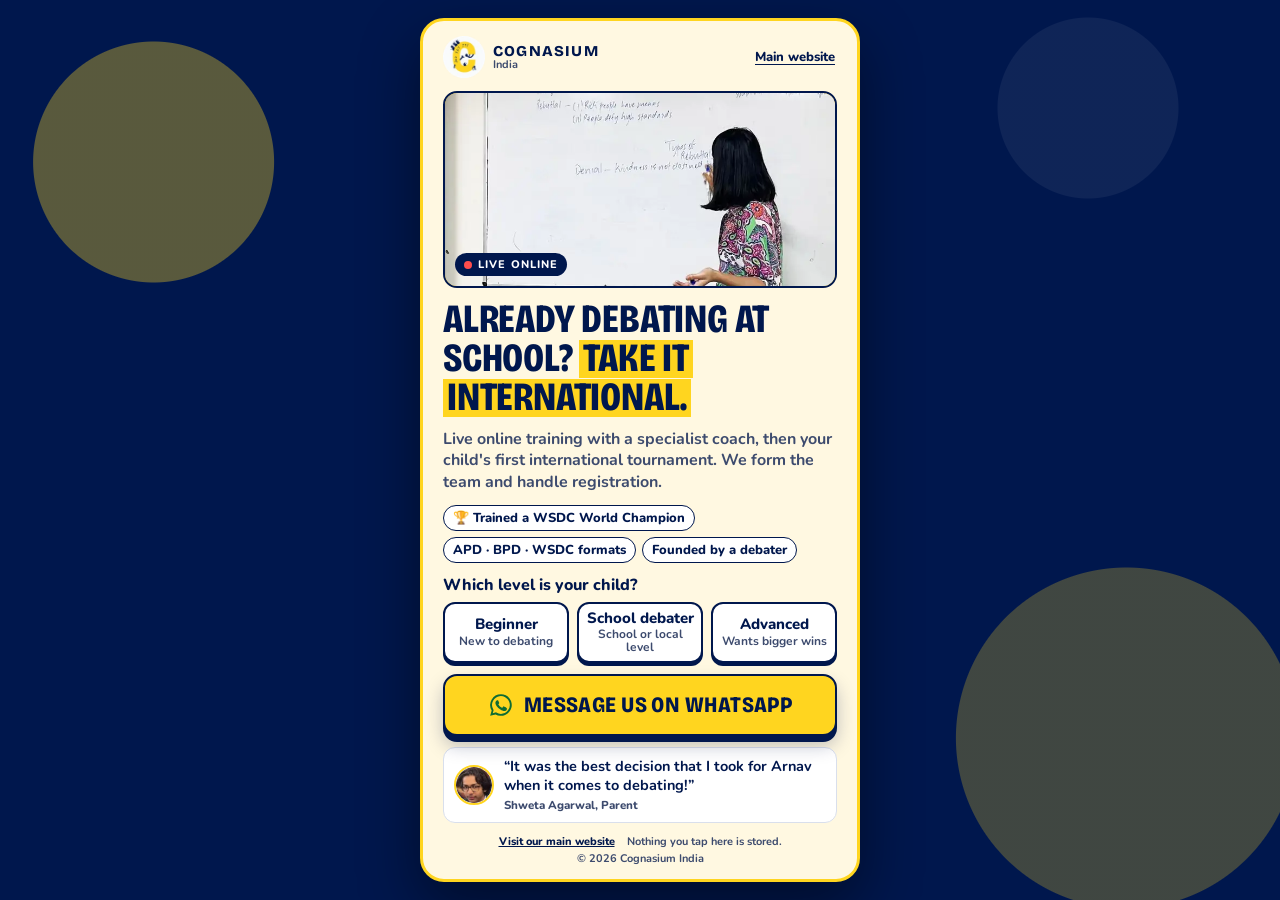
==== index.html @ dee469db "One-screen international debating ad landing page Headline, 3 proof chips, level question, 3D WhatsA" ====
<!DOCTYPE html>
<html lang="en-IN">
<head>
  <meta charset="utf-8">
  <meta name="viewport" content="width=device-width, initial-scale=1, viewport-fit=cover">
  <title>Already debating at school? Take it international. | Cognasium India</title>
  <meta name="description" content="Live online debate training with a specialist coach, then your child's first international tournament. Message Cognasium India on WhatsApp.">

  <!-- Ad-only landing page: keep it out of Google. The main site is the indexed page. -->
  <meta name="robots" content="noindex, nofollow">
  <link rel="canonical" href="https://cognasiumindia.com/">

  <meta property="og:type" content="website">
  <meta property="og:title" content="Already debating at school? Take it international. | Cognasium India">
  <meta property="og:description" content="Live online debate training with a specialist coach. Message us on WhatsApp.">
  <meta property="og:image" content="https://cognasiumindia.com/assets/img/og-image.jpg">
  <meta property="og:locale" content="en_IN">
  <meta name="theme-color" content="#00174D">

  <link rel="icon" type="image/png" sizes="32x32" href="/assets/favicon-32.png">
  <link rel="apple-touch-icon" href="/assets/favicon-180.png">

  <link rel="preconnect" href="https://fonts.googleapis.com">
  <link rel="preconnect" href="https://fonts.gstatic.com" crossorigin>
  <link href="https://fonts.googleapis.com/css2?family=Bricolage+Grotesque:opsz,wdth,wght@12..96,75..100,800&family=Nunito:wght@600;700;800&display=swap" rel="stylesheet">
  <link rel="preload" as="image" href="/assets/img/intl/hero-coach.webp" type="image/webp">
  <link rel="stylesheet" href="/css/international.css">

  <!-- Config first: the Pixel ID is read from js/international-config.js -->
  <script src="/js/international-config.js"></script>

  <!-- Meta Pixel Code (ID from config; PageView sent with an event_id) -->
  <script>
  !function(f,b,e,v,n,t,s)
  {if(f.fbq)return;n=f.fbq=function(){n.callMethod?
  n.callMethod.apply(n,arguments):n.queue.push(arguments)};
  if(!f._fbq)f._fbq=n;n.push=n;n.loaded=!0;n.version='2.0';
  n.queue=[];t=b.createElement(e);t.async=!0;
  t.src=v;s=b.getElementsByTagName(e)[0];
  s.parentNode.insertBefore(t,s)}(window, document,'script',
  'https://connect.facebook.net/en_US/fbevents.js');
  if (window.INTL_CONFIG && INTL_CONFIG.pixelId) {
    fbq('init', INTL_CONFIG.pixelId);
    fbq('track', 'PageView', {}, { eventID: 'pv-' + Date.now() + '-' + Math.random().toString(36).slice(2, 8) });
  }
  </script>
  <noscript><img height="1" width="1" style="display:none" alt=""
  src="https://www.facebook.com/tr?id=4022027848040743&ev=PageView&noscript=1"
  /></noscript>
  <!-- End Meta Pixel Code -->
</head>
<body>
  <svg width="0" height="0" style="position:absolute" aria-hidden="true"><symbol id="wa-path" viewBox="0 0 24 24"><path fill="currentColor" d="M12 2a10 10 0 0 0-8.6 15.1L2 22l5-1.3A10 10 0 1 0 12 2zm0 18.2c-1.5 0-3-.4-4.3-1.2l-.3-.2-3 .8.8-2.9-.2-.3A8.2 8.2 0 1 1 12 20.2zm4.5-6.1c-.2-.1-1.5-.7-1.7-.8-.2-.1-.4-.1-.6.1l-.8 1c-.1.2-.3.2-.5.1a6.7 6.7 0 0 1-3.3-2.9c-.2-.4.2-.4.7-1.3.1-.2 0-.3 0-.4l-.8-1.8c-.2-.5-.4-.4-.6-.4h-.5a1 1 0 0 0-.7.3 3 3 0 0 0-.9 2.2 5.2 5.2 0 0 0 1.1 2.7 11.8 11.8 0 0 0 4.5 4c1.7.7 2.3.8 3.2.6.5-.1 1.5-.6 1.7-1.2.2-.6.2-1.1.2-1.2-.1-.1-.3-.2-.5-.3z"/></symbol></svg>

  <main class="card" id="card">
    <!-- 1. Logo + main website link -->
    <header class="top">
      <span class="brand">
        <img src="/assets/img/intl/logo-96.webp" width="40" height="40" alt="Cognasium India logo">
        <span class="wordmark"><b>COGNASIUM</b><small>India</small></span>
      </span>
      <a class="main-link js-main-site" href="https://cognasiumindia.com/">Main website</a>
    </header>

    <!-- Hero photo (shrinks first when the screen is short) -->
    <figure class="hero-img">
      <img src="/assets/img/intl/hero-coach.webp" width="720" height="735" fetchpriority="high"
           alt="A Cognasium trainer explaining types of rebuttal on a whiteboard">
      <span class="live"><i aria-hidden="true"></i>LIVE ONLINE</span>
    </figure>

    <!-- 2 + 3. Headline and supporting line -->
    <h1 class="headline">Already debating at school? <span>Take it international.</span></h1>
    <p class="lead">Live online training with a specialist coach, then your child's first international tournament. We form the team and handle registration.</p>

    <!-- 4. Proof chips (claims published on cognasiumindia.com) -->
    <ul class="proof" aria-label="Why Cognasium">
      <li>🏆 Trained a WSDC World Champion</li>
      <li>APD · BPD · WSDC formats</li>
      <li>Founded by a debater</li>
    </ul>

    <!-- 5. One question -->
    <fieldset class="levels">
      <legend>Which level is your child?</legend>
      <div class="level-grid" id="levels"></div>
    </fieldset>

    <!-- 6. Primary button -->
    <a class="btn-wa" id="wa-btn" href="https://wa.me/919220636572" target="_blank" rel="noopener">
      <svg viewBox="0 0 24 24" aria-hidden="true"><use href="#wa-path"/></svg>
      <span>Message us on WhatsApp</span>
    </a>

    <!-- 7. Rotating testimonial -->
    <figure class="quote" id="quote" aria-live="polite">
      <img id="q-photo" src="/assets/img/intl/t-shweta.webp" width="40" height="40" alt="">
      <div>
        <blockquote id="q-text">“It was the best decision that I took for Arnav when it comes to debating!”</blockquote>
        <figcaption id="q-name">Shweta Agarwal, Parent</figcaption>
      </div>
    </figure>

    <!-- 8. Footer -->
    <footer class="foot">
      <a class="js-main-site" href="https://cognasiumindia.com/">Visit our main website</a>
      <span>Nothing you tap here is stored.</span>
      <span>© <span id="year">2026</span> Cognasium India</span>
    </footer>
  </main>

  <script src="/js/international.js" defer></script>
</body>
</html>
---- css/international.css ----
/* Cognasium India — international debating ad landing page (one screen, no scroll) */
:root {
  --c-yellow: #FFD51F;
  --c-yellow-dark: #C9A300;
  --c-navy: #00174D;
  --c-navy-2: #0B2E7A;
  --c-cream: #FFF8E1;
  --c-border: #D9DFEC;
  --c-muted: #3D4B6E;
  --wa: #25D366;
  --wa-dark: #0E6B34;
  --f-display: "Bricolage Grotesque", "Arial Narrow", system-ui, sans-serif;
  --f-body: "Nunito", system-ui, -apple-system, "Segoe UI", sans-serif;
  /* vertical rhythm scales with screen height so everything fits */
  --gap: clamp(5px, 1.25dvh, 14px);
}
*, *::before, *::after { box-sizing: border-box; }
html, body { margin: 0; height: 100%; }
body {
  font-family: var(--f-body); color: var(--c-navy); background: var(--c-navy);
  -webkit-font-smoothing: antialiased; -webkit-tap-highlight-color: transparent;
}
img { display: block; max-width: 100%; }
a { color: inherit; }
:focus-visible { outline: 3px solid var(--c-yellow); outline-offset: 3px; border-radius: 6px; }

/* ---------- The card: full screen on phones, centred phone-width card on desktop ---------- */
.card {
  height: 100dvh; width: 100%; margin: 0 auto;
  display: flex; flex-direction: column; gap: var(--gap);
  padding: clamp(8px, 1.6dvh, 18px) 16px max(clamp(8px, 1.4dvh, 16px), env(safe-area-inset-bottom));
  background: var(--c-cream);
  overflow-y: auto;            /* safe fallback: only scrolls if the screen is shorter than the content */
  overscroll-behavior: contain;
}
.card > * { flex-shrink: 0; }

/* 1. top bar */
.top { display: flex; align-items: center; justify-content: space-between; gap: 10px; }
.brand { display: flex; align-items: center; gap: 8px; }
.brand img { width: clamp(30px, 5dvh, 42px); height: auto; }
.wordmark { display: flex; flex-direction: column; line-height: 1; }
.wordmark b { font-family: var(--f-display); font-weight: 800; letter-spacing: .08em; font-size: 15px; }
.wordmark small { font-size: 11px; font-weight: 700; color: var(--c-muted); }
.main-link { font-size: 13px; font-weight: 800; text-underline-offset: 3px; min-height: 44px; display: inline-flex; align-items: center; padding: 0 2px; }

/* hero photo: the only flexible block, it shrinks (or disappears) on short screens */
.hero-img {
  flex: 1 1 0; min-height: 0; max-height: 30dvh; margin: 0; position: relative;
  border-radius: 14px; overflow: hidden; border: 2.5px solid var(--c-navy); background: var(--c-yellow);
}
.hero-img img { width: 100%; height: 100%; object-fit: cover; object-position: 60% 30%; }
.live {
  position: absolute; left: 10px; bottom: 10px; display: inline-flex; align-items: center; gap: 6px;
  background: var(--c-navy); color: #fff; font-size: 11px; font-weight: 800; letter-spacing: .1em;
  padding: 4px 9px; border-radius: 999px;
}
.live i { width: 8px; height: 8px; border-radius: 50%; background: #FF4D4D; animation: pulse 1.6s ease-in-out infinite; }

/* 2 + 3 headline */
.headline {
  margin: 0; font-family: var(--f-display); font-weight: 800; font-stretch: 78%;
  text-transform: uppercase; line-height: .98; letter-spacing: -.005em;
  font-size: clamp(25px, min(8.4vw, 4.7dvh), 40px);
}
.headline span {
  display: inline; background: linear-gradient(transparent 12%, var(--c-yellow) 12%, var(--c-yellow) 92%, transparent 92%);
  box-decoration-break: clone; -webkit-box-decoration-break: clone; padding: 0 4px;
}
.lead { margin: 0; font-weight: 700; color: var(--c-muted); font-size: clamp(13px, min(3.7vw, 2.1dvh), 16px); line-height: 1.35; }

/* 4 proof chips */
.proof { list-style: none; margin: 0; padding: 0; display: flex; flex-wrap: wrap; gap: 6px; }
.proof li {
  font-size: clamp(11px, min(3.1vw, 1.75dvh), 13px); font-weight: 800; background: #fff;
  border: 1.5px solid var(--c-navy); border-radius: 999px; padding: 3px 9px; white-space: nowrap;
}

/* 5 level chips */
.levels { border: 0; margin: 0; padding: 0; min-width: 0; }
.levels legend { padding: 0; margin-bottom: 6px; font-weight: 800; font-size: clamp(13px, min(3.8vw, 2.1dvh), 16px); }
.level-grid { display: grid; grid-template-columns: repeat(3, 1fr); gap: 8px; }
.level {
  min-height: 44px; padding: 6px 4px; border-radius: 12px; cursor: pointer;
  border: 2px solid var(--c-navy); background: #fff; color: var(--c-navy);
  font: inherit; text-align: center; line-height: 1.1;
  box-shadow: 0 3px 0 var(--c-navy); transition: transform .12s ease, box-shadow .12s ease, background .15s ease;
}
.level b { display: block; font-size: clamp(12.5px, min(3.6vw, 2dvh), 15px); font-weight: 800; }
.level small { display: block; margin-top: 2px; font-size: clamp(10.5px, min(2.9vw, 1.6dvh), 12px); font-weight: 700; color: var(--c-muted); }
.level:hover { transform: translateY(-1px); }
.level[aria-pressed="true"] { background: var(--c-navy); color: #fff; transform: translateY(3px); box-shadow: 0 0 0 var(--c-navy); }
.level[aria-pressed="true"] small { color: var(--c-yellow); }
.level[aria-pressed="true"] b::before { content: "✓ "; color: var(--c-yellow); }

/* 6 primary 3D WhatsApp button (navy text on yellow) */
.btn-wa {
  position: relative; overflow: hidden; isolation: isolate;
  display: flex; align-items: center; justify-content: center; gap: 10px;
  min-height: clamp(50px, 7.4dvh, 62px); padding: 10px 18px; border-radius: 14px;
  background: var(--c-yellow); color: var(--c-navy); text-decoration: none;
  border: 2.5px solid var(--c-navy);
  font-family: var(--f-display); font-weight: 800; font-stretch: 85%; text-transform: uppercase;
  font-size: clamp(17px, min(5vw, 2.8dvh), 22px); letter-spacing: .02em;
  box-shadow: 0 6px 0 var(--c-navy), 0 10px 18px rgba(0, 23, 77, .25);
  transition: transform .12s ease, box-shadow .12s ease;
}
.btn-wa svg { width: 26px; height: 26px; flex: none; color: var(--wa-dark); }
.btn-wa:hover { transform: translateY(-2px); box-shadow: 0 8px 0 var(--c-navy), 0 14px 22px rgba(0, 23, 77, .28); }
.btn-wa:active { transform: translateY(6px); box-shadow: 0 0 0 var(--c-navy), 0 2px 6px rgba(0, 23, 77, .2); }
.btn-wa::after { /* shine loop */
  content: ""; position: absolute; inset: -40% auto -40% -60%; width: 40%; z-index: -1;
  background: linear-gradient(100deg, transparent, rgba(255, 255, 255, .75), transparent);
  transform: skewX(-20deg); animation: shine 3.2s ease-in-out infinite;
}

/* 7 rotating testimonial */
.quote {
  margin: 0; display: grid; grid-template-columns: 40px 1fr; gap: 10px; align-items: center;
  background: #fff; border: 1.5px solid var(--c-border); border-radius: 12px; padding: 8px 10px;
  min-height: clamp(58px, 9dvh, 76px);
  transition: opacity .45s ease;
}
.quote.fading { opacity: 0; }
.quote img { width: 40px; height: 40px; border-radius: 50%; border: 2px solid var(--c-yellow); object-fit: cover; }
.quote blockquote {
  margin: 0; font-size: clamp(12px, min(3.4vw, 1.9dvh), 14.5px); font-weight: 700; line-height: 1.3;
  display: -webkit-box; -webkit-line-clamp: 2; -webkit-box-orient: vertical; overflow: hidden;
}
.quote figcaption { font-size: 11.5px; font-weight: 800; color: var(--c-muted); margin-top: 2px; }

/* 8 footer */
.foot {
  margin-top: auto; display: flex; flex-wrap: wrap; justify-content: center; gap: 2px 12px;
  font-size: 11px; font-weight: 700; color: var(--c-muted); text-align: center;
}
.foot a { font-weight: 800; color: var(--c-navy); }

/* ---------- Short screens (e.g. 360x640 with browser bars, landscape phones) ---------- */
@media (max-height: 600px) {
  .lead { display: -webkit-box; -webkit-line-clamp: 2; -webkit-box-orient: vertical; overflow: hidden; }
  .level small { display: none; }
}
@media (max-height: 520px) {
  .hero-img { display: none; }
  .proof li:nth-child(3) { display: none; }
}

/* ---------- Desktop / tablet: centred phone-width card on a branded background ---------- */
@media (min-width: 600px) {
  body {
    display: grid; place-items: center; min-height: 100dvh; padding: 2dvh 16px;
    background:
      radial-gradient(circle at 12% 18%, rgba(255, 213, 31, .35) 0 120px, transparent 121px),
      radial-gradient(circle at 88% 82%, rgba(255, 213, 31, .25) 0 170px, transparent 171px),
      radial-gradient(circle at 85% 12%, rgba(255, 255, 255, .06) 0 90px, transparent 91px),
      var(--c-navy);
  }
  .card {
    width: min(440px, 100%); height: min(96dvh, 900px);
    border-radius: 24px; border: 3px solid var(--c-yellow);
    box-shadow: 0 24px 60px rgba(0, 0, 0, .45);
    padding-left: 20px; padding-right: 20px;
  }
}

/* ---------- Motion ---------- */
@keyframes shine { 0%, 55% { left: -60%; } 100% { left: 130%; } }
@keyframes pulse { 0%, 100% { opacity: 1; transform: scale(1); } 50% { opacity: .4; transform: scale(.8); } }
@media (prefers-reduced-motion: reduce) {
  *, *::before, *::after { animation: none !important; transition: none !important; }
  .btn-wa:hover, .level:hover { transform: none; }
}
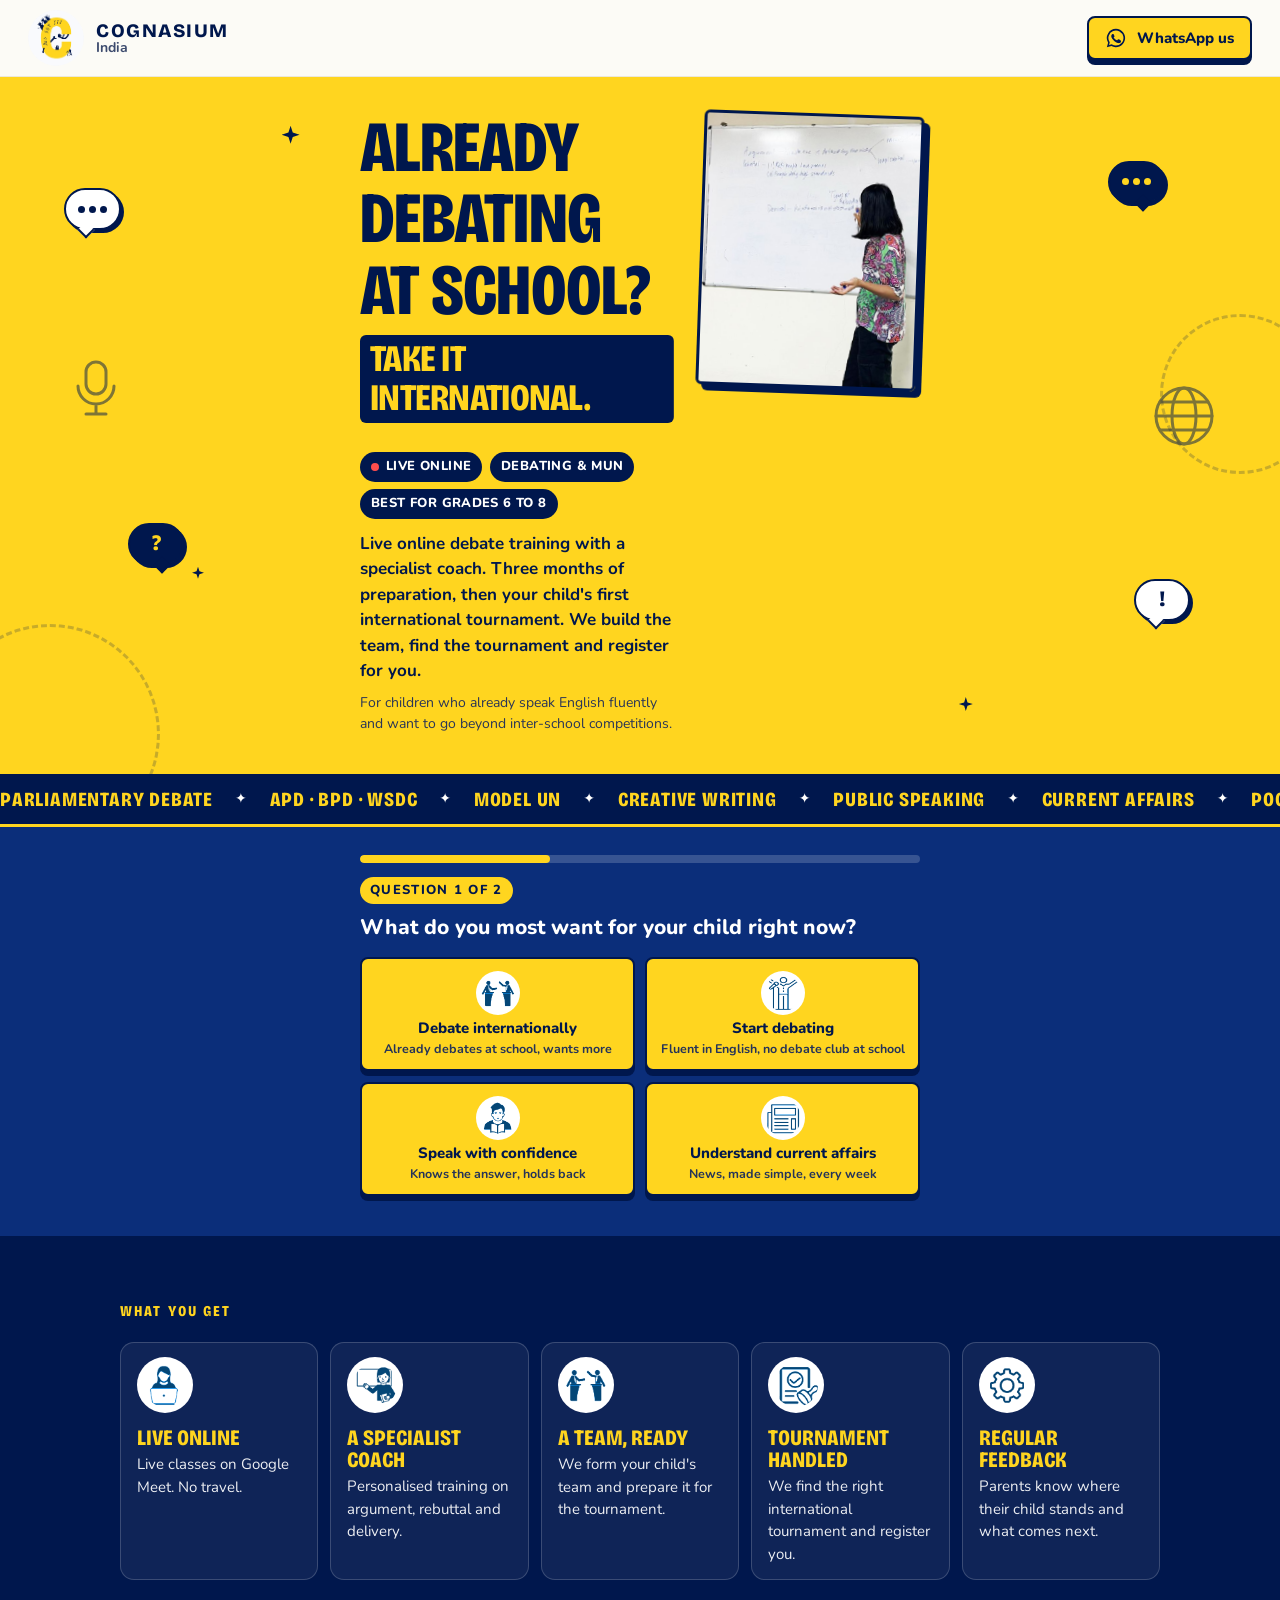
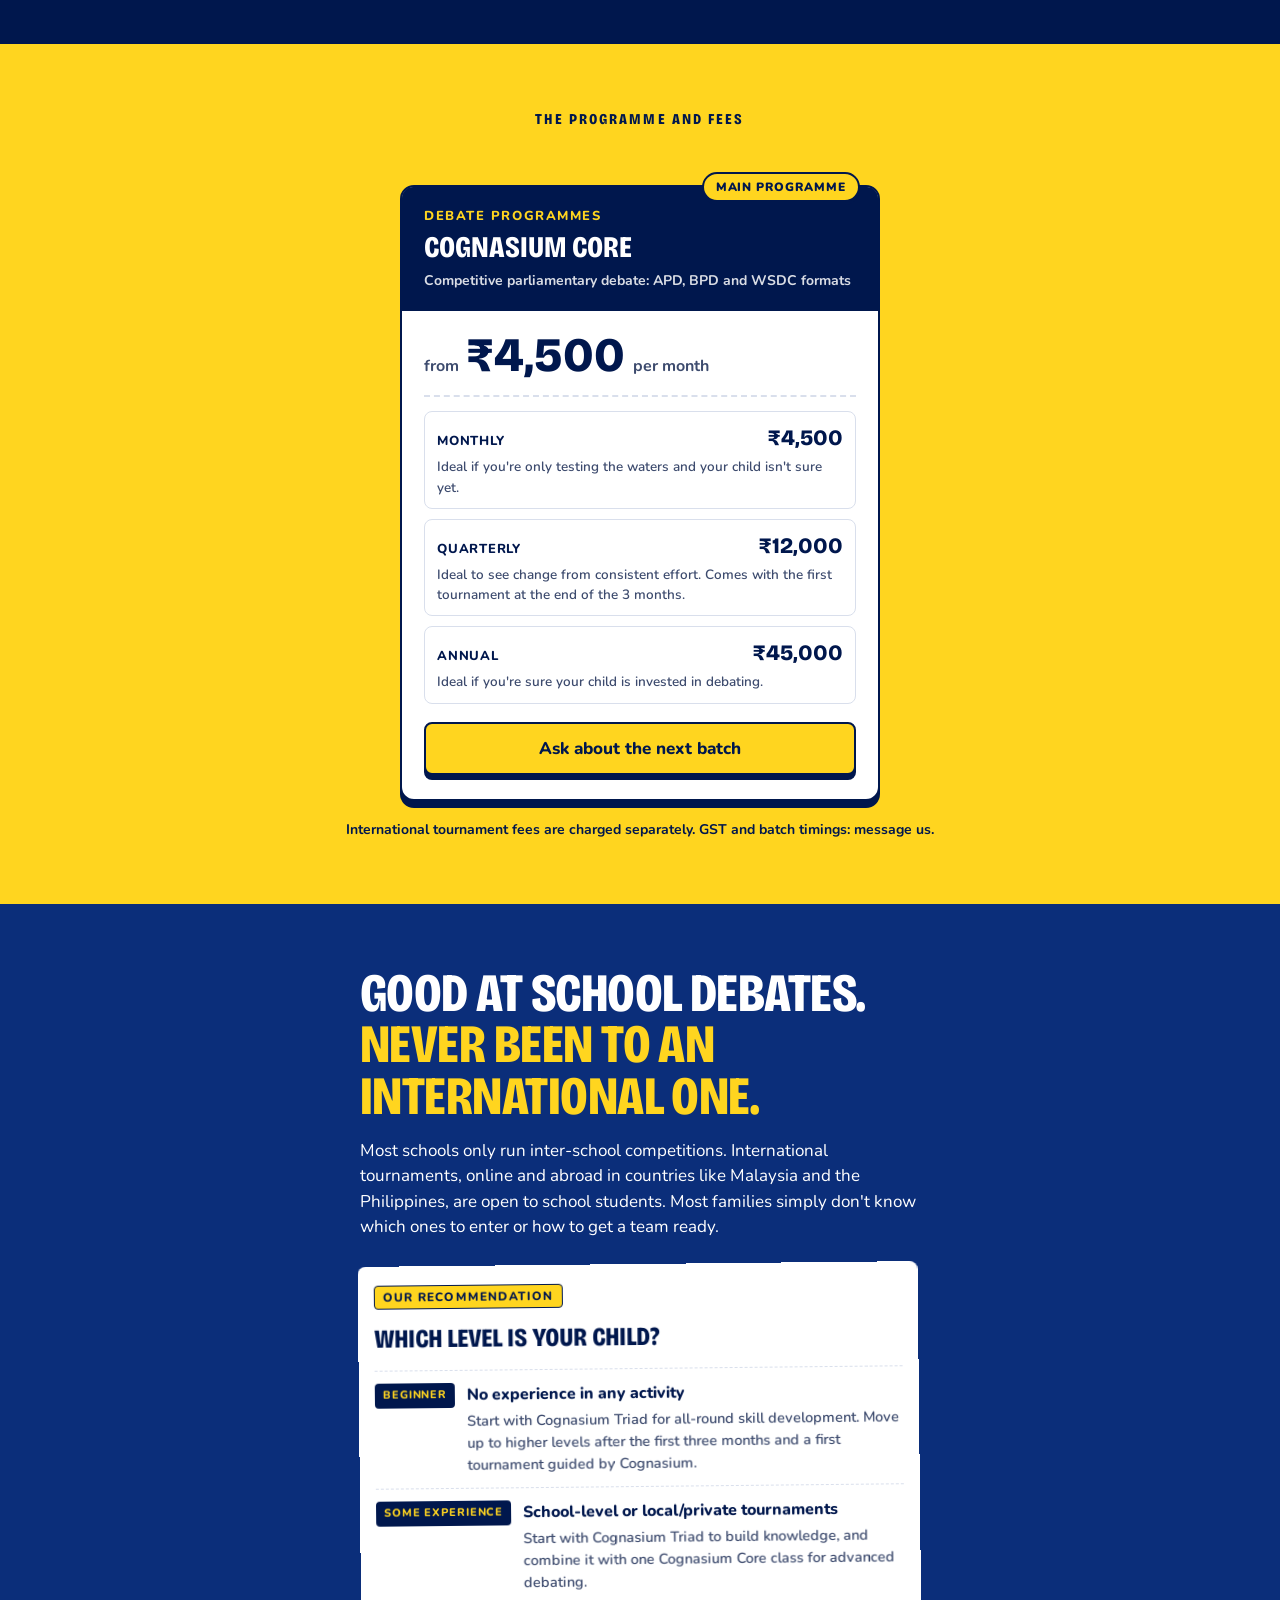
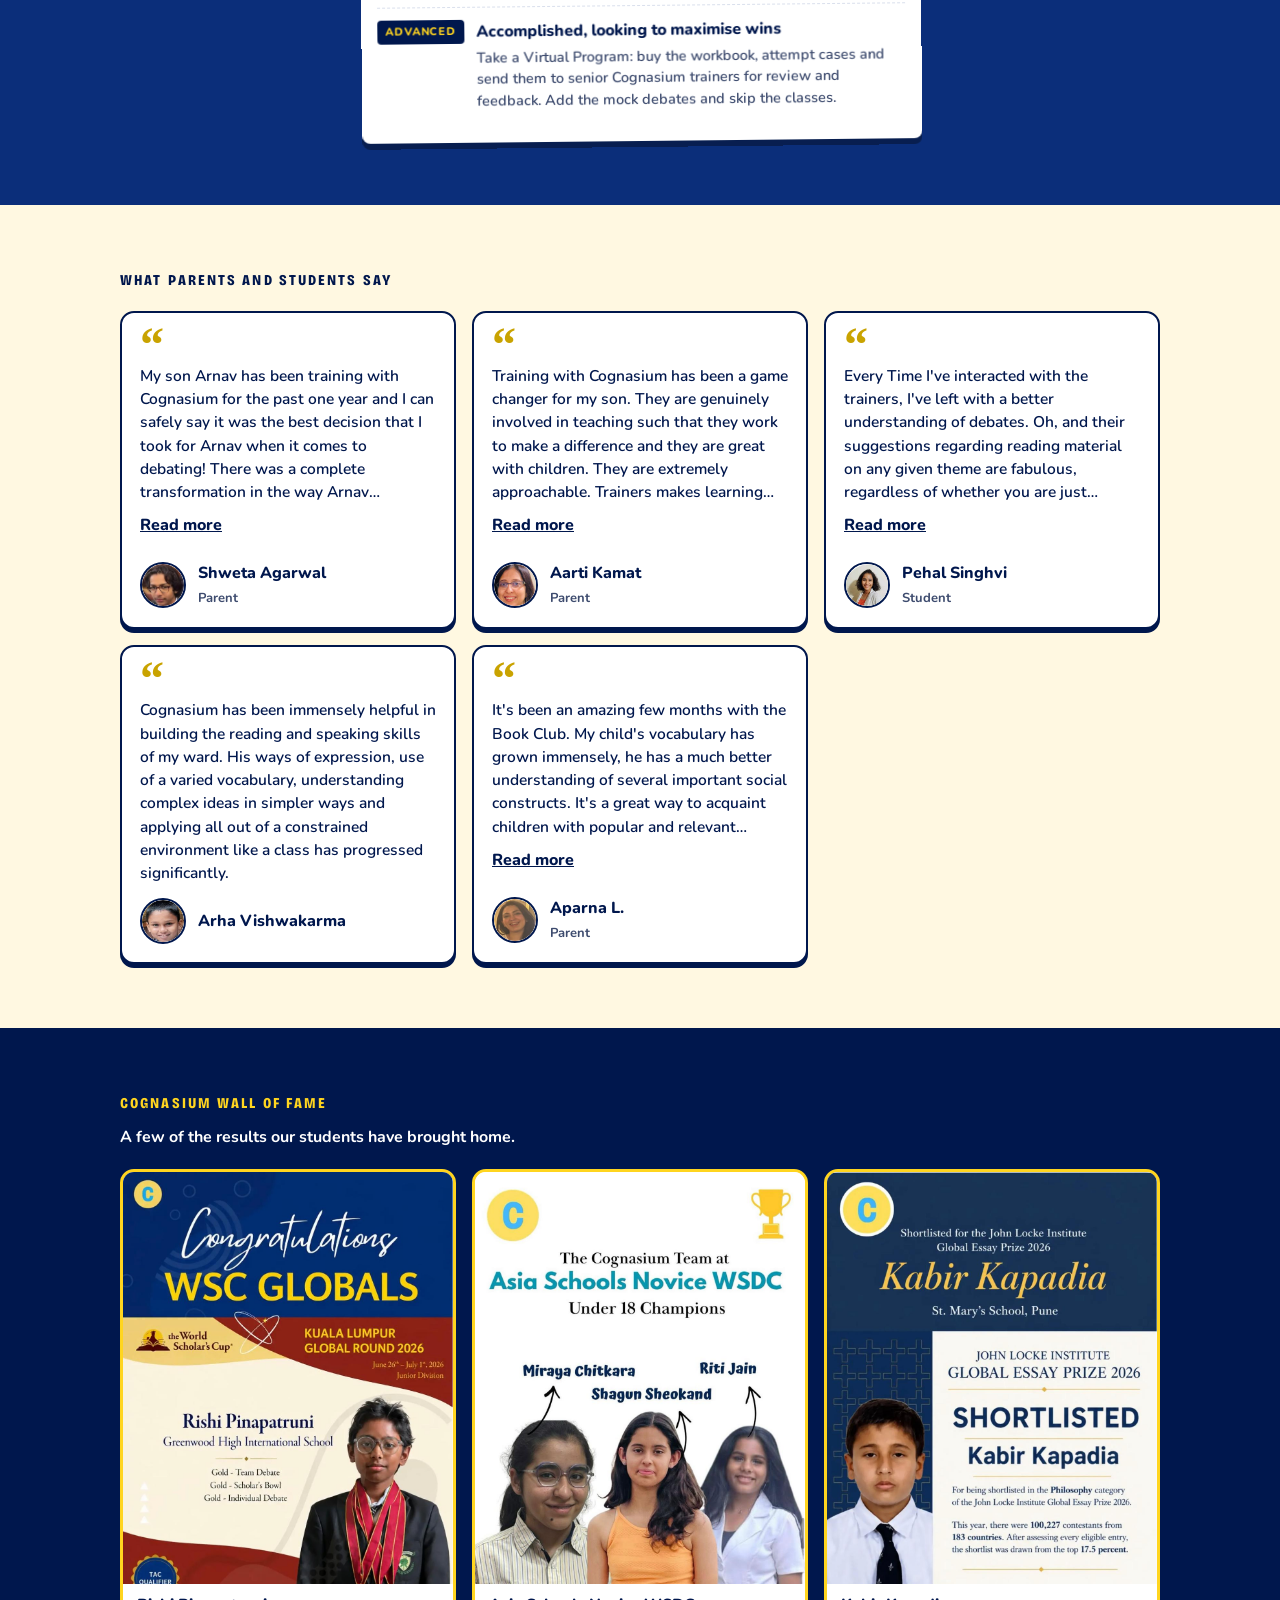
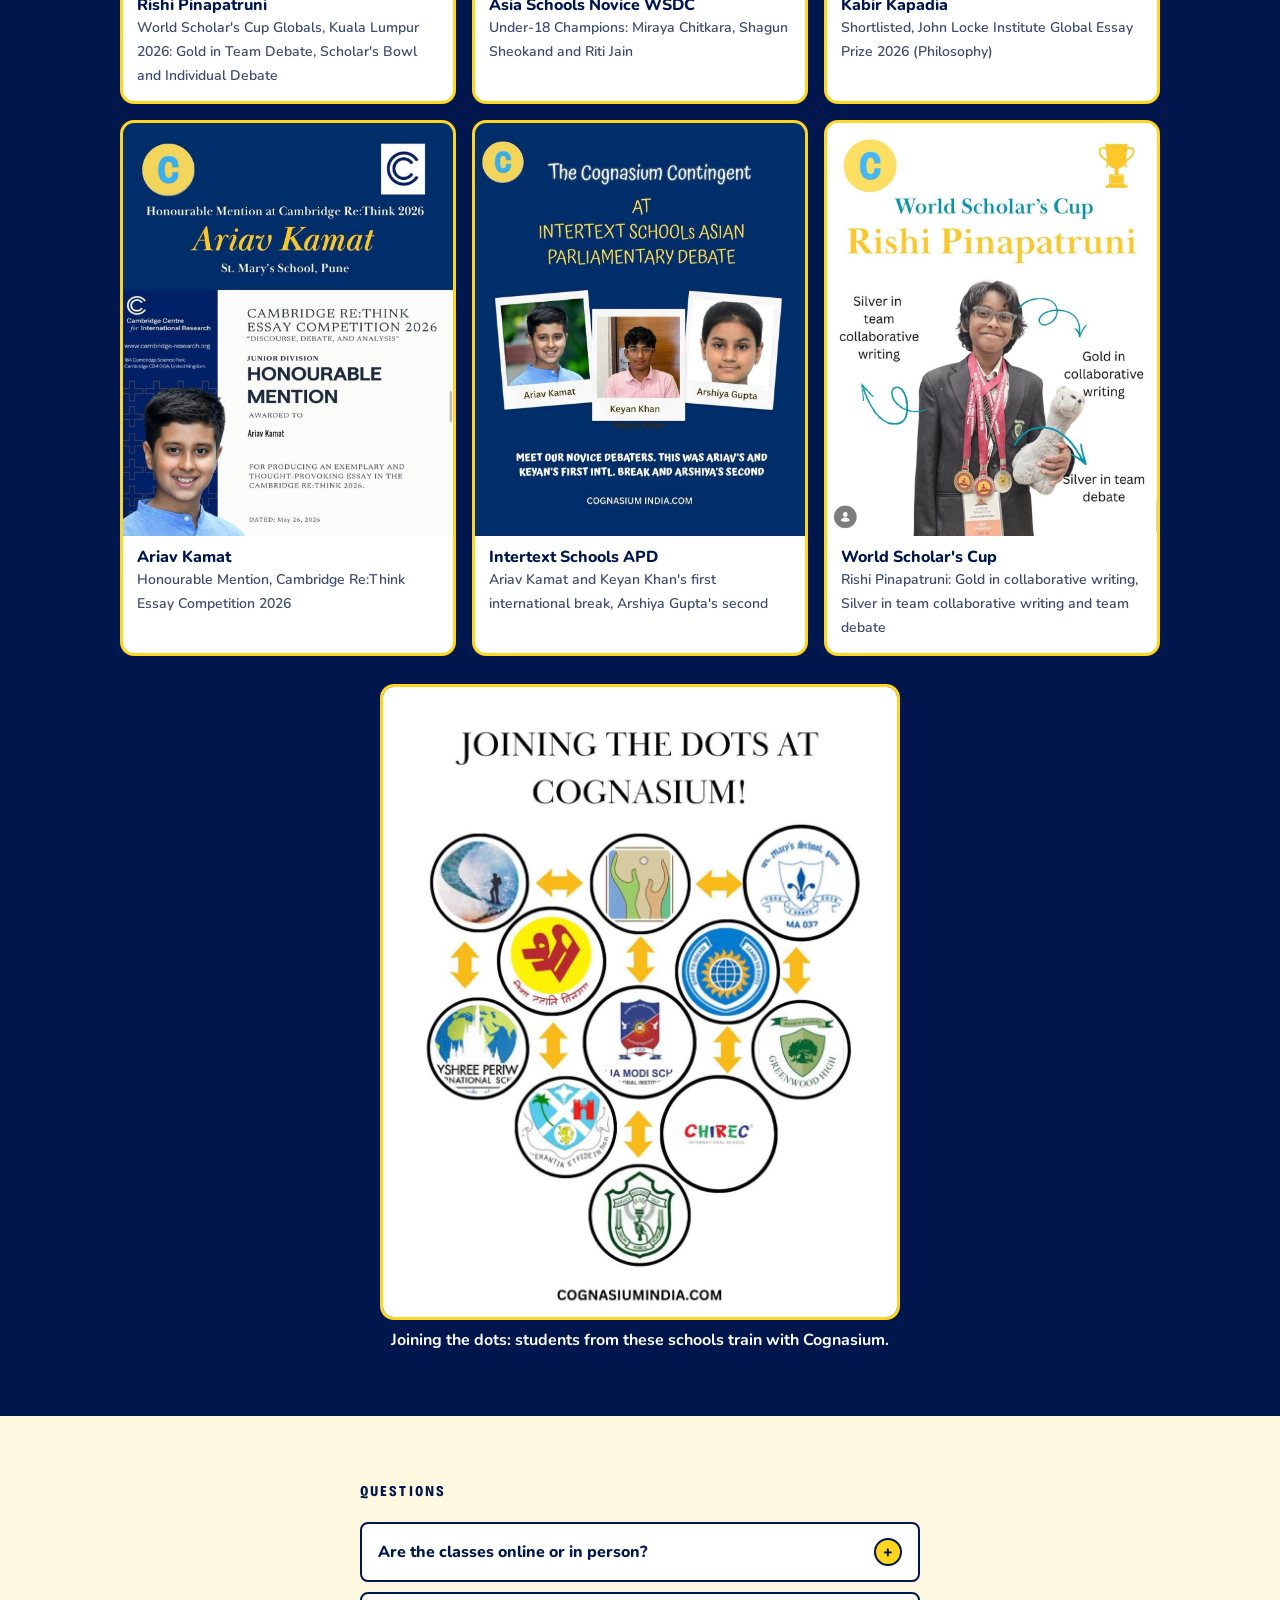
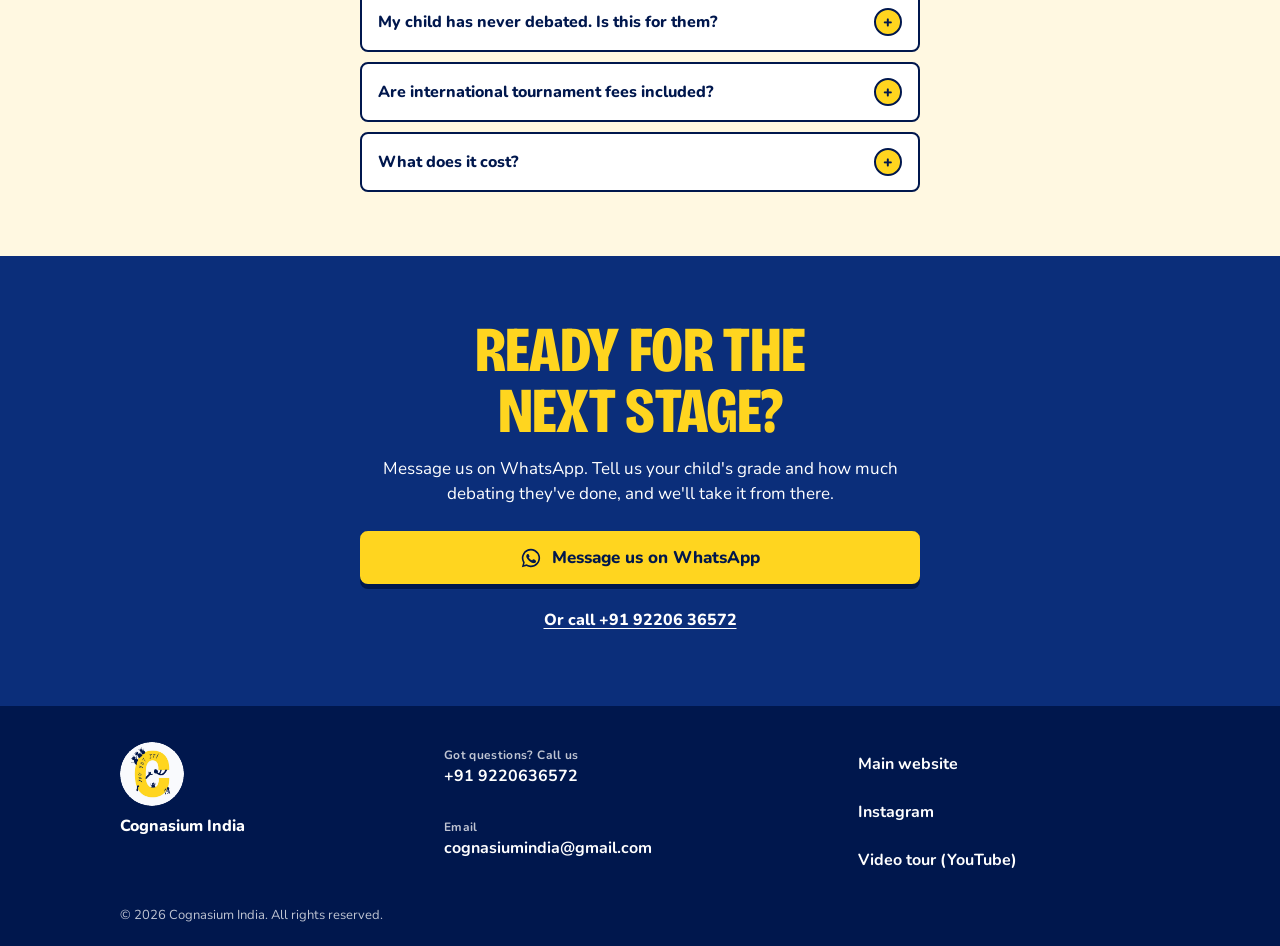
==== commit ce54ff09: "Rebuild as a shorter copy of the main site's design Same header, hero, question flow, What you get, " ====
--- a/index.html
+++ b/index.html
@@ -2,34 +2,37 @@
 <html lang="en-IN">
 <head>
   <meta charset="utf-8">
-  <meta name="viewport" content="width=device-width, initial-scale=1, viewport-fit=cover">
-  <title>Already debating at school? Take it international. | Cognasium India</title>
-  <meta name="description" content="Live online debate training with a specialist coach, then your child's first international tournament. Message Cognasium India on WhatsApp.">
-
-  <!-- Ad-only landing page: keep it out of Google. The main site is the indexed page. -->
+  <meta name="viewport" content="width=device-width, initial-scale=1">
+  <title>Debate Internationally | Live Online Debate Training | Cognasium India</title>
+  <meta name="description" content="Live online debate training for school students with a specialist coach. Three months of preparation, then your child's first international tournament. Cognasium India.">
+
+  <!-- Ad landing page (international.cognasiumindia.com): kept out of Google; the main site is the indexed page. -->
   <meta name="robots" content="noindex, nofollow">
   <link rel="canonical" href="https://cognasiumindia.com/">
 
+  <!-- Open Graph (WhatsApp / Facebook link preview). Replace og-image.jpg with a final 1200x630 image. -->
   <meta property="og:type" content="website">
   <meta property="og:title" content="Already debating at school? Take it international. | Cognasium India">
-  <meta property="og:description" content="Live online debate training with a specialist coach. Message us on WhatsApp.">
+  <meta property="og:description" content="Live online debate training with a specialist coach, then your child's first international tournament.">
   <meta property="og:image" content="https://cognasiumindia.com/assets/img/og-image.jpg">
+  <meta property="og:url" content="https://international.cognasiumindia.com/">
   <meta property="og:locale" content="en_IN">
-  <meta name="theme-color" content="#00174D">
-
-  <link rel="icon" type="image/png" sizes="32x32" href="/assets/favicon-32.png">
-  <link rel="apple-touch-icon" href="/assets/favicon-180.png">
+  <meta name="theme-color" content="#FFD51F">
+
+  <link rel="icon" type="image/png" sizes="32x32" href="assets/favicon-32.png">
+  <link rel="apple-touch-icon" href="assets/favicon-180.png">
 
   <link rel="preconnect" href="https://fonts.googleapis.com">
   <link rel="preconnect" href="https://fonts.gstatic.com" crossorigin>
-  <link href="https://fonts.googleapis.com/css2?family=Bricolage+Grotesque:opsz,wdth,wght@12..96,75..100,800&family=Nunito:wght@600;700;800&display=swap" rel="stylesheet">
-  <link rel="preload" as="image" href="/assets/img/intl/hero-coach.webp" type="image/webp">
-  <link rel="stylesheet" href="/css/international.css">
-
-  <!-- Config first: the Pixel ID is read from js/international-config.js -->
-  <script src="/js/international-config.js"></script>
-
-  <!-- Meta Pixel Code (ID from config; PageView sent with an event_id) -->
+  <link href="https://fonts.googleapis.com/css2?family=Bricolage+Grotesque:opsz,wdth,wght@12..96,75..100,700;12..96,75..100,800&family=Nunito:wght@500;700;800&display=swap" rel="stylesheet">
+  <link rel="preload" as="image" href="assets/img/hero-coach.jpg">
+  <link rel="stylesheet" href="css/styles.css">
+  <link rel="stylesheet" href="css/animations.css">
+
+  <!-- ============================================================
+       META PIXEL: PageView on load. "Lead" on every WhatsApp button tap (js/main.js, end of file).
+       ============================================================ -->
+  <!-- Meta Pixel Code -->
   <script>
   !function(f,b,e,v,n,t,s)
   {if(f.fbq)return;n=f.fbq=function(){n.callMethod?
@@ -39,76 +42,228 @@
   t.src=v;s=b.getElementsByTagName(e)[0];
   s.parentNode.insertBefore(t,s)}(window, document,'script',
   'https://connect.facebook.net/en_US/fbevents.js');
-  if (window.INTL_CONFIG && INTL_CONFIG.pixelId) {
-    fbq('init', INTL_CONFIG.pixelId);
-    fbq('track', 'PageView', {}, { eventID: 'pv-' + Date.now() + '-' + Math.random().toString(36).slice(2, 8) });
-  }
+  fbq('init', '4022027848040743');
+  fbq('track', 'PageView');
   </script>
-  <noscript><img height="1" width="1" style="display:none" alt=""
+  <noscript><img height="1" width="1" style="display:none"
   src="https://www.facebook.com/tr?id=4022027848040743&ev=PageView&noscript=1"
   /></noscript>
   <!-- End Meta Pixel Code -->
 </head>
 <body>
   <svg width="0" height="0" style="position:absolute" aria-hidden="true"><symbol id="wa-path" viewBox="0 0 24 24"><path fill="currentColor" d="M12 2a10 10 0 0 0-8.6 15.1L2 22l5-1.3A10 10 0 1 0 12 2zm0 18.2c-1.5 0-3-.4-4.3-1.2l-.3-.2-3 .8.8-2.9-.2-.3A8.2 8.2 0 1 1 12 20.2zm4.5-6.1c-.2-.1-1.5-.7-1.7-.8-.2-.1-.4-.1-.6.1l-.8 1c-.1.2-.3.2-.5.1a6.7 6.7 0 0 1-3.3-2.9c-.2-.4.2-.4.7-1.3.1-.2 0-.3 0-.4l-.8-1.8c-.2-.5-.4-.4-.6-.4h-.5a1 1 0 0 0-.7.3 3 3 0 0 0-.9 2.2 5.2 5.2 0 0 0 1.1 2.7 11.8 11.8 0 0 0 4.5 4c1.7.7 2.3.8 3.2.6.5-.1 1.5-.6 1.7-1.2.2-.6.2-1.1.2-1.2-.1-.1-.3-.2-.5-.3z"/></symbol></svg>
-
-  <main class="card" id="card">
-    <!-- 1. Logo + main website link -->
-    <header class="top">
-      <span class="brand">
-        <img src="/assets/img/intl/logo-96.webp" width="40" height="40" alt="Cognasium India logo">
-        <span class="wordmark"><b>COGNASIUM</b><small>India</small></span>
-      </span>
-      <a class="main-link js-main-site" href="https://cognasiumindia.com/">Main website</a>
-    </header>
-
-    <!-- Hero photo (shrinks first when the screen is short) -->
-    <figure class="hero-img">
-      <img src="/assets/img/intl/hero-coach.webp" width="720" height="735" fetchpriority="high"
-           alt="A Cognasium trainer explaining types of rebuttal on a whiteboard">
-      <span class="live"><i aria-hidden="true"></i>LIVE ONLINE</span>
-    </figure>
-
-    <!-- 2 + 3. Headline and supporting line -->
-    <h1 class="headline">Already debating at school? <span>Take it international.</span></h1>
-    <p class="lead">Live online training with a specialist coach, then your child's first international tournament. We form the team and handle registration.</p>
-
-    <!-- 4. Proof chips (claims published on cognasiumindia.com) -->
-    <ul class="proof" aria-label="Why Cognasium">
-      <li>🏆 Trained a WSDC World Champion</li>
-      <li>APD · BPD · WSDC formats</li>
-      <li>Founded by a debater</li>
-    </ul>
-
-    <!-- 5. One question -->
-    <fieldset class="levels">
-      <legend>Which level is your child?</legend>
-      <div class="level-grid" id="levels"></div>
-    </fieldset>
-
-    <!-- 6. Primary button -->
-    <a class="btn-wa" id="wa-btn" href="https://wa.me/919220636572" target="_blank" rel="noopener">
-      <svg viewBox="0 0 24 24" aria-hidden="true"><use href="#wa-path"/></svg>
-      <span>Message us on WhatsApp</span>
+  <a class="skip-link" href="#quiz">Skip to the questions</a>
+
+  <!-- 1. HEADER -->
+  <header class="site-header" id="site-header">
+    <div class="header-inner">
+      <a class="brand" href="#top" aria-label="Cognasium India, back to top">
+        <img class="brand-logo" data-src-from="brand.logo" data-alt-from="brand.logoAlt" width="56" height="56" alt="">
+        <span class="brand-text">
+          <strong data-text="brand.wordmarkTop"></strong>
+          <span data-text="brand.wordmarkBottom"></span>
+        </span>
+      </a>
+      <a class="btn btn-3d btn-sm header-cta" id="header-wa" href="#" target="_blank" rel="noopener">
+        <svg class="wa-ico" viewBox="0 0 24 24" aria-hidden="true"><use href="#wa-path"/></svg>
+        <span>WhatsApp us</span>
+      </a>
+    </div>
+    <div class="scroll-progress" aria-hidden="true"><i id="scroll-progress"></i></div>
+  </header>
+
+  <main id="top">
+    <!-- 2. HERO -->
+    <section class="hero band-yellow" aria-labelledby="hero-title">
+      <!-- Decorative floating shapes (purely visual, hidden from screen readers) -->
+      <div class="hero-deco" aria-hidden="true">
+        <span class="bubble b1"><i></i><i></i><i></i></span>
+        <span class="bubble b2 alt">?</span>
+        <span class="bubble b3">!</span>
+        <span class="bubble b4 alt"><i></i><i></i><i></i></span>
+        <span class="ring r1"></span>
+        <span class="ring r2"></span>
+        <span class="spark s1"></span>
+        <span class="spark s2"></span>
+        <span class="spark s3"></span>
+        <svg class="globe" viewBox="0 0 64 64"><circle cx="32" cy="32" r="28"/><ellipse cx="32" cy="32" rx="12" ry="28"/><path d="M4 32h56M8 18h48M8 46h48"/></svg>
+        <svg class="mic" viewBox="0 0 64 64"><rect x="22" y="6" width="20" height="32" rx="10"/><path d="M14 30a18 18 0 0 0 36 0M32 48v10M22 58h20"/></svg>
+      </div>
+      <div class="wrap hero-grid">
+        <div class="hero-copy">
+          <h1 id="hero-title" class="display hero-title"></h1>
+          <ul class="chips" id="hero-chips" aria-label="Key facts"></ul>
+          <p class="hero-lead" data-text="hero.lead"></p>
+          <p class="hero-small" data-text="hero.small"></p>
+        </div>
+        <figure class="hero-photo" id="hero-photo">
+          <img data-src-from="hero.image" data-alt-from="hero.imageAlt" width="800" height="818" alt="">
+        </figure>
+      </div>
+    </section>
+
+    <!-- Moving ribbon of real Cognasium programmes -->
+    <div class="marquee" aria-hidden="true"><div class="marquee-track" id="marquee-track"></div></div>
+
+    <!-- 2b. QUESTION FLOW (+ optional countdown) -->
+    <section class="quiz band-navy2 on-dark" id="quiz" aria-labelledby="quiz-q-title">
+      <div class="wrap narrow">
+
+        <!-- Countdown: only rendered when js/config.js has a future session -->
+        <div class="session-card" id="session-card" hidden>
+          <div class="session-head"><span class="dot" aria-hidden="true"></span><span id="session-head-text"></span></div>
+          <div class="session-body">
+            <div><span class="session-k">GRADES</span><strong class="display session-grades" id="session-grades"></strong></div>
+            <div class="session-time">
+              <strong class="display" id="session-label"></strong>
+              <span class="seat-badge" id="session-seats" hidden></span>
+            </div>
+          </div>
+          <div class="session-foot" aria-live="off">Booking closes in <b id="session-countdown"></b></div>
+        </div>
+
+        <div class="quiz-progress" aria-hidden="true">
+          <span class="bar"><i id="quiz-bar"></i></span>
+        </div>
+
+        <div class="quiz-stage" id="quiz-stage">
+          <!-- Step 1 -->
+          <div class="quiz-step is-active" id="step-1" role="group" aria-labelledby="q1-title">
+            <p class="eyebrow" id="q1-label"></p>
+            <h2 class="quiz-title" id="q1-title"></h2>
+            <div class="tile-grid tile-grid-2" id="q1-options"></div>
+          </div>
+
+          <!-- Step 2 -->
+          <div class="quiz-step" id="step-2" role="group" aria-labelledby="q2-title" hidden>
+            <p class="eyebrow" id="q2-label"></p>
+            <h2 class="quiz-title" id="q2-title"></h2>
+            <div class="tile-grid tile-grid-4" id="q2-options"></div>
+            <p class="quiz-foot" id="q2-foot"></p>
+            <button type="button" class="link-btn" id="q2-back">&larr; Back</button>
+          </div>
+
+          <!-- Result -->
+          <div class="quiz-step" id="step-3" hidden>
+            <div class="result-card" tabindex="-1" id="result-card">
+              <div class="result-head"><span class="check" aria-hidden="true">&#10003;</span><span id="result-label"></span></div>
+              <div class="result-body">
+                <h2 class="display result-title" id="result-title"></h2>
+                <p id="result-text"></p>
+                <ul class="answer-chips" id="result-answers"></ul>
+                <a class="btn btn-3d btn-shine btn-block" id="result-wa" href="#" target="_blank" rel="noopener">
+                  <svg class="wa-ico" viewBox="0 0 24 24" aria-hidden="true"><use href="#wa-path"/></svg>
+                  <span id="result-btn-text"></span>
+                </a>
+                <button type="button" class="link-btn dark" id="quiz-restart"></button>
+              </div>
+            </div>
+          </div>
+        </div>
+      </div>
+    </section>
+
+    <!-- 3. WHAT YOU GET -->
+    <section class="band-navy on-dark section" aria-labelledby="wyg-title">
+      <div class="wrap">
+        <h2 class="section-label" id="wyg-title" data-text="whatYouGet.heading"></h2>
+        <div class="wyg-grid" id="wyg-cards"></div>
+      </div>
+    </section>
+
+    <!-- 3d. PROGRAMMES / PRICING -->
+    <section class="band-yellow section" id="pricing" aria-labelledby="pricing-title" hidden>
+      <div class="wrap">
+        <h2 class="section-label" id="pricing-title" data-text="pricing.label"></h2>
+        <p class="section-intro" data-text="pricing.intro"></p>
+        <div class="price-grid single" id="price-grid"></div>
+        <article class="paper-card concessions" id="concessions" hidden></article>
+        <p class="fine" data-text="pricing.footnote"></p>
+      </div>
+    </section>
+
+    <!-- 3c. PROBLEM + WHO WE TRAIN / SAMPLE FEEDBACK -->
+    <section class="band-navy2 on-dark section" aria-labelledby="problem-title">
+      <div class="wrap narrow">
+        <h2 class="display problem-title" id="problem-title"></h2>
+        <p class="problem-text" data-text="problem.text"></p>
+        <article class="paper-card" id="who-card"></article>
+        <article class="paper-card" id="sample-card" hidden></article>
+      </div>
+    </section>
+
+    <!-- 3f. TESTIMONIALS -->
+    <section class="band-cream section" aria-labelledby="t-title">
+      <div class="wrap">
+        <h2 class="section-label" id="t-title" data-text="testimonials.heading"></h2>
+        <div class="t-grid" id="testimonials"></div>
+      </div>
+    </section>
+
+    <!-- 3d2. WALL OF FAME -->
+    <section class="band-navy on-dark section" id="wall-of-fame" aria-labelledby="fame-title">
+      <div class="wrap">
+        <h2 class="section-label" id="fame-title" data-text="wallOfFame.heading"></h2>
+        <p class="section-intro" data-text="wallOfFame.intro"></p>
+        <ul class="fame-grid" id="fame-grid"></ul>
+        <figure class="fame-schools">
+          <img data-src-from="wallOfFame.schools.img" data-alt-from="wallOfFame.schools.alt" loading="lazy" width="1045" height="1280" alt="">
+          <figcaption data-text="wallOfFame.schools.caption"></figcaption>
+        </figure>
+      </div>
+    </section>
+
+    <!-- 3g. FAQ -->
+    <section class="band-cream section faq-section" aria-labelledby="faq-title">
+      <div class="wrap narrow">
+        <h2 class="section-label" id="faq-title" data-text="faq.heading"></h2>
+        <div class="faq" id="faq"></div>
+      </div>
+    </section>
+
+    <!-- 3h. FINAL CTA -->
+    <section class="band-navy2 on-dark section final" aria-labelledby="final-title">
+      <div class="wrap narrow center">
+        <h2 class="display final-title" id="final-title"></h2>
+        <p data-text="finalCta.text"></p>
+        <div class="cta-pulse">
+        <a class="btn btn-3d btn-block btn-shine" id="final-wa" href="#" target="_blank" rel="noopener">
+          <svg class="wa-ico" viewBox="0 0 24 24" aria-hidden="true"><use href="#wa-path"/></svg>
+          <span data-text="finalCta.button"></span>
+        </a>
+        </div>
+        <a class="call-link" id="final-call" href="#"></a>
+      </div>
+    </section>
+  </main>
+
+  <!-- 4. FOOTER -->
+  <footer class="site-footer on-dark">
+    <div class="wrap footer-grid">
+      <div>
+        <img class="footer-logo" data-src-from="brand.logo" data-alt-from="brand.logoAlt" loading="lazy" width="64" height="64" alt="">
+        <p class="footer-name" data-text="brand.name"></p>
+      </div>
+      <ul class="footer-list" id="footer-contacts"></ul>
+      <ul class="footer-list" id="footer-social"></ul>
+    </div>
+    <p class="wrap copyright" id="copyright"></p>
+  </footer>
+
+  <!-- Sticky WhatsApp bar (mobile) -->
+  <div class="sticky-wa" id="sticky-wa">
+    <div class="sticky-copy"><strong data-text="whatsapp.stickyLabel"></strong><span data-text="whatsapp.stickyNote"></span></div>
+    <a class="btn btn-3d btn-sm btn-wa" id="sticky-wa-btn" href="#" target="_blank" rel="noopener" aria-label="Chat with Cognasium on WhatsApp">
+      <svg class="wa-ico" viewBox="0 0 24 24" aria-hidden="true"><use href="#wa-path"/></svg>
+      <span>WhatsApp</span>
     </a>
-
-    <!-- 7. Rotating testimonial -->
-    <figure class="quote" id="quote" aria-live="polite">
-      <img id="q-photo" src="/assets/img/intl/t-shweta.webp" width="40" height="40" alt="">
-      <div>
-        <blockquote id="q-text">“It was the best decision that I took for Arnav when it comes to debating!”</blockquote>
-        <figcaption id="q-name">Shweta Agarwal, Parent</figcaption>
-      </div>
-    </figure>
-
-    <!-- 8. Footer -->
-    <footer class="foot">
-      <a class="js-main-site" href="https://cognasiumindia.com/">Visit our main website</a>
-      <span>Nothing you tap here is stored.</span>
-      <span>© <span id="year">2026</span> Cognasium India</span>
-    </footer>
-  </main>
-
-  <script src="/js/international.js" defer></script>
+  </div>
+
+  <noscript>
+    <p class="noscript">Please message Cognasium India on WhatsApp: <a href="https://wa.me/919220636572">+91 92206 36572</a></p>
+  </noscript>
+
+  <script src="js/config.js"></script>
+  <script src="js/main.js" defer></script>
 </body>
 </html>
--- a/css/styles.css
+++ b/css/styles.css
@@ -0,0 +1,511 @@
+/* =====================================================================
+   Cognasium India landing page
+   Colours: sampled from the Cognasium logo (yellow + navy on white).
+   Contrast checks (WCAG AA, normal text needs 4.5:1):
+     navy #00174D on yellow #FFD51F  ≈ 12.9:1
+     navy on white / cream           ≈ 16.5:1 / 15.9:1
+     white on navy #00174D           ≈ 16.5:1
+     white on navy-2 #0B2E7A         ≈ 11.6:1
+     yellow on navy-2                ≈ 9.0:1
+     muted #3D4B6E on white          ≈ 8.9:1
+   ===================================================================== */
+:root {
+  --c-yellow: #FFD51F;
+  --c-yellow-dark: #C9A300;
+  --c-navy: #00174D;
+  --c-navy-2: #0B2E7A;
+  --c-cream: #FFF8E1;
+  --c-card: #FFFFFF;
+  --c-border: #D9DFEC;
+  --c-text: #00174D;
+  --c-muted: #3D4B6E;
+  --c-success: #16803C;
+  --c-focus: #00174D;
+
+  --f-display: "Bricolage Grotesque", "Arial Narrow", system-ui, sans-serif;
+  --f-body: "Nunito", system-ui, -apple-system, "Segoe UI", sans-serif;
+
+  --r-sm: 8px;
+  --r-md: 14px;
+  --edge: 5px;            /* depth of the 3D bottom edge */
+  --wrap: 1080px;
+  --narrow: 560px;
+  --sticky-h: 72px;
+}
+
+*, *::before, *::after { box-sizing: border-box; }
+html { scroll-behavior: smooth; -webkit-text-size-adjust: 100%; }
+body {
+  margin: 0;
+  font-family: var(--f-body);
+  font-size: 16px;
+  line-height: 1.5;
+  color: var(--c-text);
+  background: var(--c-card);
+  padding-bottom: var(--sticky-h);
+}
+img { max-width: 100%; height: auto; display: block; }
+h1, h2, h3, p { margin: 0; }
+ul, ol { margin: 0; padding: 0; list-style: none; }
+a { color: inherit; }
+
+.wrap { width: 100%; max-width: var(--wrap); margin: 0 auto; padding: 0 20px; }
+.narrow { max-width: calc(var(--narrow) + 40px); }
+.center { text-align: center; }
+.section { padding: 48px 0; }
+
+.display {
+  font-family: var(--f-display);
+  font-weight: 800;
+  font-stretch: 78%;
+  text-transform: uppercase;
+  line-height: .95;
+  letter-spacing: -.01em;
+}
+
+.on-dark { color: #fff; --c-focus: var(--c-yellow); }
+.band-yellow { background: var(--c-yellow); color: var(--c-navy); }
+.band-navy { background: var(--c-navy); }
+.band-navy2 { background: var(--c-navy-2); }
+.band-cream { background: var(--c-cream); }
+
+.skip-link {
+  position: absolute; left: -999px; top: 8px; z-index: 100;
+  background: var(--c-navy); color: #fff; padding: 10px 14px; border-radius: var(--r-sm);
+}
+.skip-link:focus { left: 8px; }
+
+/* Visible focus ring everywhere */
+:focus-visible { outline: 3px solid var(--c-focus); outline-offset: 3px; border-radius: 6px; }
+
+/* ---------- Header (sticky, logo pushed left, bigger logo) ---------- */
+.site-header {
+  position: sticky; top: 0; z-index: 60;
+  background: rgba(252,251,246,.94);
+  -webkit-backdrop-filter: saturate(1.4) blur(8px); backdrop-filter: saturate(1.4) blur(8px);
+  border-bottom: 1px solid #ECE8DA;
+  transition: box-shadow .25s ease;
+}
+.site-header.scrolled { box-shadow: 0 6px 20px rgba(0,23,77,.12); }
+.header-inner {
+  height: 76px; display: flex; align-items: center; justify-content: space-between; gap: 12px;
+  max-width: 1360px; margin: 0 auto; padding: 0 16px;
+  transition: height .25s ease;
+}
+.site-header.scrolled .header-inner { height: 62px; }
+.brand { display: inline-flex; align-items: center; gap: 12px; text-decoration: none; min-height: 44px; }
+.brand-logo { width: 56px; height: 56px; border-radius: 50%; transition: width .25s ease, height .25s ease; }
+.site-header.scrolled .brand-logo { width: 46px; height: 46px; }
+.brand:hover .brand-logo { animation: wiggle .6s ease; }
+@keyframes wiggle { 0%,100% { transform: rotate(0); } 25% { transform: rotate(-12deg) scale(1.06); } 60% { transform: rotate(8deg); } }
+.brand-text { display: flex; flex-direction: column; line-height: 1.05; }
+.brand-text strong { font-family: var(--f-display); font-weight: 800; letter-spacing: .08em; font-size: 19px; }
+.brand-text span { font-size: 14px; color: var(--c-muted); font-weight: 700; }
+.site-header .header-cta { display: none; white-space: nowrap; }
+.scroll-progress { position: absolute; left: 0; right: 0; bottom: -1px; height: 3px; }
+.scroll-progress i { display: block; height: 100%; width: 100%; background: linear-gradient(90deg, var(--c-yellow), #FFB800); transform-origin: 0 50%; transform: scaleX(0); }
+@media (min-width: 600px) { .header-inner { padding: 0 28px; } .site-header .header-cta { display: inline-flex; } }
+
+/* ---------- Hero ---------- */
+.hero { padding: 28px 0 32px; position: relative; overflow: hidden; isolation: isolate; }
+.hero-grid { display: grid; gap: 22px; grid-template-columns: 1fr; max-width: calc(var(--narrow) + 40px); }
+.hero-title { font-size: clamp(44px, 12vw, 72px); color: var(--c-navy); }
+.hero-title .accent { display: inline-block; margin-top: 8px; background: var(--c-navy); color: var(--c-yellow); padding: 4px 10px 6px; font-size: .52em; line-height: 1.05; border-radius: 6px; }
+.chips { display: flex; flex-wrap: wrap; gap: 8px; margin: 18px 0 12px; }
+.chips li {
+  background: var(--c-navy); color: #fff; font-weight: 800; font-size: 13px; letter-spacing: .03em;
+  padding: 5px 11px; border-radius: 999px;
+}
+.hero-lead { font-size: 17px; font-weight: 700; max-width: 40ch; }
+.hero-small { margin-top: 8px; font-size: 14px; color: #2A3557; max-width: 46ch; }
+.hero-photo { margin: 0; order: -1; justify-self: end; width: 44%; max-width: 190px; transform: rotate(2deg); }
+.hero-photo img {
+  border: 3px solid var(--c-navy); border-radius: 6px;
+  box-shadow: 6px 6px 0 var(--c-navy);
+  aspect-ratio: 4 / 5; object-fit: cover; width: 100%;
+}
+.hero-grid { position: relative; }
+@media (max-width: 599px) {
+  .hero-photo { position: absolute; right: 20px; top: 0; width: 34%; }
+  .hero-title { max-width: 62%; }
+}
+
+/* ---------- Buttons: 3D push effect (CSS only) ---------- */
+.btn {
+  --btn-bg: var(--c-yellow);
+  --btn-fg: var(--c-navy);
+  --btn-edge: var(--c-navy);
+  position: relative; overflow: hidden;
+  display: inline-flex; align-items: center; justify-content: center; gap: 10px;
+  min-height: 52px; padding: 12px 22px;
+  font-family: var(--f-body); font-weight: 800; font-size: 17px; text-decoration: none;
+  color: var(--btn-fg); background: var(--btn-bg);
+  border: 2.5px solid var(--btn-edge); border-radius: var(--r-sm);
+  cursor: pointer; user-select: none; -webkit-tap-highlight-color: transparent;
+}
+.btn-3d {
+  box-shadow: 0 var(--edge) 0 var(--btn-edge);
+  transform: translateY(0);
+  transition: transform .09s ease-out, box-shadow .09s ease-out, background-color .15s;
+}
+.btn-3d:hover { transform: translateY(-2px); box-shadow: 0 calc(var(--edge) + 2px) 0 var(--btn-edge); }
+.btn-3d:active { transform: translateY(var(--edge)); box-shadow: 0 0 0 var(--btn-edge); }
+.btn-block { width: 100%; }
+.btn-sm { min-height: 44px; padding: 8px 16px; font-size: 15px; }
+/* WhatsApp-green variant (dark green text on WhatsApp green ≈ 8.6:1, passes AA) */
+.btn-wa { --btn-bg: #25D366; --btn-fg: #052E16; --btn-edge: #0E6B34; gap: 8px; }
+.btn-wa:hover { background: #2EE072; }
+.btn-wa .wa-ico { color: #052E16; width: 22px; height: 22px; }
+.wa-ico { width: 22px; height: 22px; flex: none; fill: currentColor; color: var(--c-navy); }
+
+/* Looping shine on the main hero button */
+.btn-shine::after {
+  content: ""; position: absolute; top: -20%; bottom: -20%; width: 40%; left: -60%;
+  background: linear-gradient(100deg, transparent, rgba(255,255,255,.65), transparent);
+  transform: skewX(-18deg);
+  animation: shine 3.2s ease-in-out infinite;
+  pointer-events: none;
+}
+@keyframes shine { 0%, 55% { left: -60%; } 85%, 100% { left: 130%; } }
+
+.link-btn {
+  background: none; border: 0; padding: 10px 4px; min-height: 44px;
+  font: inherit; font-weight: 800; color: #fff; text-decoration: underline; text-underline-offset: 3px; cursor: pointer;
+}
+.link-btn.dark { color: var(--c-navy); display: block; margin: 10px auto 0; }
+
+/* ---------- Session / countdown card ---------- */
+.session-card {
+  background: #fff; color: var(--c-navy); border: 2.5px solid var(--c-navy); border-radius: var(--r-sm);
+  box-shadow: 0 6px 0 rgba(0,0,0,.35); overflow: hidden; margin-bottom: 26px;
+}
+.session-head { background: var(--c-navy); color: #fff; font-weight: 800; font-size: 14px; letter-spacing: .04em; padding: 8px 14px; display: flex; align-items: center; gap: 8px; }
+.dot { width: 10px; height: 10px; border-radius: 50%; background: #2BD46A; box-shadow: 0 0 0 0 rgba(43,212,106,.6); animation: pulse 1.8s infinite; }
+@keyframes pulse { 70% { box-shadow: 0 0 0 8px rgba(43,212,106,0); } 100% { box-shadow: 0 0 0 0 rgba(43,212,106,0); } }
+.session-body { display: flex; justify-content: space-between; align-items: center; padding: 12px 14px; gap: 12px; }
+.session-k { display: block; font-size: 12px; font-weight: 800; letter-spacing: .08em; color: var(--c-muted); }
+.session-grades { font-size: 22px; }
+.session-time { text-align: right; }
+.session-time strong { font-size: clamp(26px, 7vw, 36px); display: block; }
+.seat-badge { display: inline-block; margin-top: 4px; background: #B3132B; color: #fff; font-size: 12px; font-weight: 800; padding: 2px 8px; border-radius: 4px; }
+.session-foot { border-top: 2px dashed var(--c-border); background: #FFF6D6; padding: 10px 14px; font-size: 15px; font-weight: 700; }
+.session-foot b { color: #B3132B; font-variant-numeric: tabular-nums; }
+
+/* ---------- Quiz ---------- */
+.quiz { padding: 28px 0 40px; }
+.quiz-progress { margin-bottom: 14px; }
+.bar { display: block; height: 8px; background: rgba(255,255,255,.18); border-radius: 99px; overflow: hidden; }
+.bar i { display: block; height: 100%; width: 50%; background: var(--c-yellow); border-radius: 99px; transition: width .45s cubic-bezier(.2,.8,.2,1); }
+.eyebrow {
+  display: inline-block; font-weight: 800; font-size: 13px; letter-spacing: .1em;
+  background: var(--c-yellow); color: var(--c-navy); padding: 4px 10px; border-radius: 999px; margin-bottom: 10px;
+}
+.quiz-title { font-size: 21px; font-weight: 800; line-height: 1.25; margin-bottom: 16px; }
+.quiz-step { animation: stepIn .35s cubic-bezier(.2,.8,.2,1); }
+@keyframes stepIn { from { opacity: 0; transform: translateX(24px); } to { opacity: 1; transform: none; } }
+.quiz-foot { margin-top: 18px; font-size: 14px; opacity: .9; }
+
+.tile-grid { display: grid; gap: 12px 10px; }
+.tile-grid-2 { grid-template-columns: 1fr 1fr; }
+.tile-grid-4 { grid-template-columns: repeat(4, 1fr); }
+
+.tile {
+  --btn-edge: var(--c-navy);
+  position: relative; width: 100%; min-height: 64px;
+  display: flex; flex-direction: column; align-items: center; justify-content: center; gap: 4px;
+  text-align: center; padding: 12px 8px;
+  background: var(--c-yellow); color: var(--c-navy);
+  border: 2.5px solid var(--c-navy); border-radius: var(--r-sm);
+  box-shadow: 0 var(--edge) 0 var(--c-navy);
+  font-family: var(--f-body); cursor: pointer; -webkit-tap-highlight-color: transparent;
+  transition: transform .08s ease-out, box-shadow .08s ease-out, background-color .15s, color .15s;
+}
+.tile:hover { transform: translateY(-2px); box-shadow: 0 calc(var(--edge) + 2px) 0 var(--c-navy); background: #FFE04F; }
+.tile:active { transform: translateY(var(--edge)); box-shadow: 0 0 0 var(--c-navy); }
+.tile img { width: 44px; height: 44px; border-radius: 50%; background: #fff; padding: 4px; }
+.tile-title { font-weight: 800; font-size: 15px; line-height: 1.2; }
+.tile-sub { font-size: 12.5px; font-weight: 700; line-height: 1.25; color: #263459; }
+.tile-k { font-size: 12px; font-weight: 800; letter-spacing: .08em; }
+.tile-n { font-family: var(--f-display); font-weight: 800; font-stretch: 78%; font-size: 30px; line-height: .9; }
+.tile[aria-pressed="true"] {
+  background: var(--c-navy); color: var(--c-yellow); border-color: var(--c-yellow);
+  box-shadow: 0 2px 0 var(--c-yellow); transform: translateY(3px);
+  animation: pop .28s ease-out;
+}
+.tile[aria-pressed="true"] .tile-sub { color: #fff; }
+.tile[aria-pressed="true"]::after {
+  content: "✓"; position: absolute; top: -10px; right: -8px; width: 26px; height: 26px; border-radius: 50%;
+  background: #2BD46A; color: var(--c-navy); font-weight: 900; font-size: 15px; line-height: 26px;
+  border: 2px solid var(--c-navy); animation: pop .3s ease-out;
+}
+@keyframes pop { 0% { transform: scale(.85); } 60% { transform: scale(1.06); } 100% { transform: scale(1); } }
+
+.result-card {
+  background: #fff; color: var(--c-navy); border: 2.5px solid var(--c-navy); border-radius: var(--r-sm);
+  box-shadow: 0 6px 0 rgba(0,0,0,.35); overflow: hidden; outline: none;
+  animation: stepIn .35s ease-out;
+}
+.result-head { background: var(--c-navy); color: #fff; font-weight: 800; font-size: 14px; letter-spacing: .06em; padding: 8px 14px; display: flex; align-items: center; gap: 8px; }
+.check { width: 20px; height: 20px; border-radius: 50%; background: #2BD46A; color: var(--c-navy); display: grid; place-items: center; font-size: 12px; }
+.result-body { padding: 18px 16px 14px; }
+.result-title { font-size: clamp(30px, 8vw, 40px); margin-bottom: 10px; }
+.result-body p { font-weight: 600; }
+.answer-chips { display: flex; flex-wrap: wrap; gap: 8px; margin: 14px 0 22px; }
+.answer-chips li { background: var(--c-cream); border: 1.5px solid var(--c-navy); border-radius: 999px; padding: 4px 10px; font-size: 13px; font-weight: 800; }
+
+/* ---------- Section labels ---------- */
+.section-label {
+  font-family: var(--f-display); font-weight: 800; font-stretch: 78%; text-transform: uppercase;
+  font-size: 15px; letter-spacing: .14em; margin-bottom: 20px; opacity: .95;
+}
+.on-dark .section-label { color: var(--c-yellow); }
+.section-intro { font-weight: 700; margin: -10px 0 20px; }
+.sub-label { font-family: var(--f-display); font-weight: 800; font-stretch: 78%; font-size: 15px; letter-spacing: .14em; color: var(--c-yellow); margin: 32px 0 14px; }
+
+/* ---------- What you get ---------- */
+.wyg-grid { display: grid; grid-template-columns: 1fr; gap: 12px; }
+.wyg-card {
+  display: grid; grid-template-columns: 56px 1fr; gap: 14px; align-items: center;
+  background: rgba(255,255,255,.06); border: 1.5px solid rgba(255,255,255,.18); border-radius: var(--r-md);
+  padding: 14px 16px;
+}
+.wyg-card img { width: 56px; height: 56px; border-radius: 50%; background: #fff; padding: 6px; }
+.wyg-card h3 { font-family: var(--f-display); font-weight: 800; font-stretch: 78%; font-size: 22px; line-height: 1; color: var(--c-yellow); margin-bottom: 4px; }
+.wyg-card p { font-size: 15px; opacity: .92; }
+
+/* ---------- How it works ---------- */
+.steps { display: grid; gap: 14px; counter-reset: s; }
+.steps li { display: grid; grid-template-columns: 48px 1fr; gap: 14px; align-items: center; background: #fff; border: 2px solid var(--c-navy); border-radius: var(--r-md); padding: 14px; box-shadow: 0 4px 0 var(--c-navy); }
+.steps li::before {
+  counter-increment: s; content: counter(s);
+  width: 48px; height: 48px; border-radius: 50%; display: grid; place-items: center;
+  background: var(--c-yellow); border: 2px solid var(--c-navy);
+  font-family: var(--f-display); font-weight: 800; font-size: 24px;
+}
+.steps h3 { font-family: var(--f-display); font-weight: 800; font-stretch: 78%; font-size: 20px; line-height: 1.05; }
+.steps p { font-size: 15px; color: var(--c-muted); font-weight: 600; }
+
+/* ---------- Problem + paper cards ---------- */
+.problem-title { font-size: clamp(34px, 9vw, 54px); color: #fff; }
+.problem-title .accent { color: var(--c-yellow); display: block; }
+.problem-text { margin: 16px 0 24px; font-size: 17px; opacity: .95; }
+.paper-card {
+  background: #fff; color: var(--c-navy); border-radius: var(--r-sm); padding: 18px 16px;
+  box-shadow: 0 6px 0 rgba(0,0,0,.35); transform: rotate(-.6deg); margin-top: 18px;
+}
+.paper-card .paper-label { display: inline-block; font-size: 12px; font-weight: 800; letter-spacing: .1em; background: var(--c-yellow); border: 1.5px solid var(--c-navy); padding: 2px 8px; border-radius: 4px; }
+.paper-card h3 { font-family: var(--f-display); font-weight: 800; font-stretch: 78%; font-size: 26px; text-transform: uppercase; margin: 10px 0 12px; }
+.who-row { display: grid; grid-template-columns: auto 1fr; gap: 4px 12px; padding: 12px 0; border-top: 1.5px dashed var(--c-border); }
+.who-row .tag { grid-row: span 2; align-self: start; font-size: 11px; font-weight: 800; letter-spacing: .08em; background: var(--c-navy); color: var(--c-yellow); padding: 4px 8px; border-radius: 4px; }
+.who-row strong { font-weight: 800; }
+.who-row span { font-size: 14.5px; color: var(--c-muted); font-weight: 600; }
+.score-row { display: flex; justify-content: space-between; align-items: center; padding: 8px 0; border-top: 1.5px dashed var(--c-border); font-weight: 700; }
+.score-dots { display: inline-flex; gap: 4px; }
+.score-dots i { width: 12px; height: 12px; border-radius: 50%; border: 2px solid var(--c-navy); }
+.score-dots i.on { background: var(--c-yellow); }
+
+/* ---------- Pricing ---------- */
+#pricing .section-label, #pricing .section-intro, #pricing .fine { text-align: center; }
+.price-grid { display: grid; gap: 30px; max-width: 960px; margin: 0 auto; }
+.price-card {
+  position: relative; display: flex; flex-direction: column;
+  background: #fff; color: var(--c-navy); border: 2.5px solid var(--c-navy); border-radius: var(--r-md);
+  box-shadow: 0 7px 0 var(--c-navy);
+}
+/* coloured header band: navy for the main programme, cream for the other */
+.price-head { padding: 20px 22px 18px; background: var(--c-cream); border-bottom: 2.5px solid var(--c-navy); border-radius: 11px 11px 0 0; }
+.price-card.featured .price-head { background: var(--c-navy); color: #fff; }
+.price-card.featured .price-name { color: var(--c-yellow); }
+.price-name { font-size: 13px; font-weight: 800; letter-spacing: .12em; color: var(--c-muted); }
+.price-big { font-family: var(--f-display); font-weight: 800; font-stretch: 78%; font-size: 30px; line-height: 1; margin-top: 6px; text-transform: uppercase; }
+.price-body { flex: 1; display: flex; flex-direction: column; padding: 20px 22px 24px; }
+.price-row { display: flex; align-items: baseline; flex-wrap: wrap; gap: 4px 8px; padding-bottom: 16px; border-bottom: 2px dashed var(--c-border); }
+.price-amount { font-family: var(--f-display); font-weight: 800; font-size: 48px; line-height: 1; }
+.price-per { font-weight: 700; color: var(--c-muted); }
+.price-points { flex: 1 0 auto; margin: 16px 0 18px; display: grid; gap: 10px; align-content: start; }
+.price-points li { position: relative; padding-left: 28px; font-weight: 600; font-size: 15.5px; }
+.price-points li::before { content: "✓"; position: absolute; left: 0; top: 0; width: 19px; height: 19px; border-radius: 50%; background: var(--c-success); color: #fff; font-size: 11px; display: grid; place-items: center; font-weight: 900; margin-top: 2px; }
+.price-note { margin: 0 0 18px; font-size: 14px; font-weight: 700; color: var(--c-muted); background: var(--c-cream); border-left: 4px solid var(--c-yellow-dark); border-radius: 6px; padding: 9px 12px; }
+.price-body .btn { margin-top: auto; }
+.price-badge {
+  position: absolute; top: -15px; right: 18px; z-index: 2;
+  background: var(--c-yellow); color: var(--c-navy); border: 2px solid var(--c-navy);
+  font-size: 12px; font-weight: 900; letter-spacing: .08em; padding: 4px 12px; border-radius: 999px;
+  box-shadow: 0 3px 0 var(--c-navy);
+}
+.bar i { width: 34%; }
+.proof-photo { max-width: 760px; }
+.fine { margin-top: 18px; font-size: 14px; font-weight: 700; }
+
+/* ---------- Social proof ---------- */
+.proof-title { font-size: clamp(32px, 8vw, 50px); color: #fff; margin-bottom: 22px; }
+.stats { display: grid; grid-template-columns: 1fr 1fr; gap: 12px; margin-bottom: 24px; }
+.stats div { background: rgba(255,255,255,.06); border: 1.5px solid rgba(255,255,255,.18); border-radius: var(--r-md); padding: 14px; }
+.stats dt { font-size: 13px; font-weight: 700; opacity: .85; order: 2; }
+.stats dd { margin: 0; font-family: var(--f-display); font-weight: 800; font-size: 40px; color: var(--c-yellow); line-height: 1; }
+.stats div { display: flex; flex-direction: column-reverse; }
+.proof-photo { margin: 0; }
+.proof-photo img { border-radius: var(--r-md); border: 3px solid var(--c-yellow); width: 100%; aspect-ratio: 16 / 10; object-fit: cover; }
+.proof-photo figcaption { font-size: 13px; opacity: .8; margin-top: 6px; }
+.tagline { margin-top: 22px; font-size: 18px; font-weight: 700; font-style: italic; border-left: 4px solid var(--c-yellow); padding-left: 14px; }
+.logo-grid { display: grid; grid-template-columns: repeat(2, 1fr); gap: 10px; }
+.logo-grid li { background: #fff; color: var(--c-navy); border-radius: var(--r-sm); padding: 12px; display: grid; grid-template-columns: 44px 1fr; gap: 10px; align-items: center; }
+.logo-grid img { width: 44px; height: 44px; }
+.logo-grid strong { display: block; font-weight: 800; line-height: 1.15; }
+.logo-grid span { font-size: 13px; color: var(--c-muted); font-weight: 600; }
+.verticals { margin-top: 12px; font-weight: 700; font-size: 15px; opacity: .92; }
+.coach-grid { display: grid; grid-template-columns: 1fr 1fr; gap: 12px; margin-top: 28px; }
+.coach-card { background: #fff; color: var(--c-navy); border-radius: var(--r-md); overflow: hidden; }
+.coach-card img { aspect-ratio: 1; object-fit: cover; width: 100%; }
+.coach-card div { padding: 10px 12px; }
+
+/* ---------- Testimonials ---------- */
+.t-grid { display: grid; gap: 16px; }
+.t-card { background: #fff; border: 2px solid var(--c-navy); border-radius: var(--r-md); padding: 18px; box-shadow: 0 4px 0 var(--c-navy); }
+.t-card blockquote { margin: 0; font-size: 15.5px; font-weight: 600; }
+.t-card blockquote::before { content: "\201C"; display: block; font-family: Georgia, serif; font-size: 48px; line-height: .6; color: var(--c-yellow-dark); margin-bottom: 4px; }
+.t-person { display: flex; align-items: center; gap: 12px; margin-top: 14px; }
+.t-avatar { width: 46px; height: 46px; border-radius: 50%; flex: none; background: var(--c-yellow); border: 2px solid var(--c-navy); display: grid; place-items: center; font-weight: 900; font-size: 16px; object-fit: cover; }
+.t-person strong { display: block; font-weight: 800; }
+.t-person span { font-size: 13px; color: var(--c-muted); font-weight: 700; }
+.t-more { display: none; }
+.t-card.clamped blockquote p { display: -webkit-box; -webkit-line-clamp: 6; -webkit-box-orient: vertical; overflow: hidden; }
+.t-toggle { background: none; border: 0; padding: 8px 0; min-height: 44px; font: inherit; font-weight: 800; color: var(--c-navy); text-decoration: underline; cursor: pointer; }
+
+/* ---------- FAQ accordion ---------- */
+.faq-section { padding-top: 8px; }
+.faq { display: grid; gap: 10px; }
+.faq-item { background: #fff; border: 2px solid var(--c-navy); border-radius: var(--r-sm); overflow: hidden; }
+.faq-q {
+  width: 100%; min-height: 56px; display: flex; justify-content: space-between; align-items: center; gap: 12px;
+  background: none; border: 0; padding: 14px 16px; text-align: left; cursor: pointer;
+  font: inherit; font-weight: 800; font-size: 16px; color: var(--c-navy);
+}
+.faq-q .pm { flex: none; width: 28px; height: 28px; border-radius: 50%; background: var(--c-yellow); border: 2px solid var(--c-navy); display: grid; place-items: center; font-weight: 900; transition: transform .25s; }
+.faq-q[aria-expanded="true"] .pm { transform: rotate(45deg); }
+.faq-a { display: grid; grid-template-rows: 0fr; transition: grid-template-rows .3s ease; }
+.faq-a > div { overflow: hidden; }
+.faq-a p { padding: 0 16px 16px; color: var(--c-muted); font-weight: 600; }
+.faq-q[aria-expanded="true"] + .faq-a { grid-template-rows: 1fr; }
+
+/* ---------- Final CTA ---------- */
+.final-title { font-size: clamp(40px, 11vw, 64px); color: var(--c-yellow); margin-bottom: 14px; }
+.final p { font-size: 17px; margin-bottom: 24px; }
+.call-link { display: inline-flex; align-items: center; min-height: 44px; margin-top: 14px; font-weight: 800; color: #fff; text-underline-offset: 3px; }
+
+/* ---------- Footer ---------- */
+.site-footer { background: var(--c-navy); padding: 36px 0 20px; }
+.footer-grid { display: grid; gap: 22px; }
+.footer-logo { width: 64px; height: 64px; border-radius: 50%; }
+.footer-name { margin-top: 8px; font-weight: 800; }
+.footer-list { display: grid; gap: 4px; }
+.footer-list a { display: inline-flex; flex-direction: column; min-height: 44px; justify-content: center; text-decoration: none; font-weight: 700; }
+.footer-list a:hover { text-decoration: underline; }
+.footer-list small { font-size: 12px; opacity: .75; font-weight: 700; letter-spacing: .03em; }
+.copyright { margin-top: 24px; font-size: 13px; opacity: .75; }
+.noscript { padding: 16px; text-align: center; }
+
+/* ---------- Sticky WhatsApp bar (mobile) ---------- */
+.sticky-wa {
+  position: fixed; left: 0; right: 0; bottom: 0; z-index: 50; height: var(--sticky-h);
+  display: flex; align-items: center; justify-content: space-between; gap: 12px;
+  padding: 10px 16px calc(10px + env(safe-area-inset-bottom));
+  background: var(--c-navy); color: #fff; --c-focus: var(--c-yellow);
+  box-shadow: 0 -4px 16px rgba(0,0,0,.2);
+  transform: translateY(0); transition: transform .3s ease;
+}
+.sticky-wa.is-hidden { transform: translateY(110%); }
+.sticky-copy { display: flex; flex-direction: column; line-height: 1.2; }
+.sticky-copy strong { font-weight: 800; }
+.sticky-copy span { font-size: 12.5px; opacity: .8; }
+
+/* ---------- Why Cognasium + founder ---------- */
+.why-grid { display: grid; gap: 12px; }
+.why-grid li { background: #fff; border: 2px solid var(--c-navy); border-radius: var(--r-md); padding: 14px 16px 14px 50px; box-shadow: 0 4px 0 var(--c-navy); position: relative; }
+.why-grid li::before { content: "✓"; position: absolute; left: 14px; top: 15px; width: 24px; height: 24px; border-radius: 50%; background: var(--c-yellow); border: 2px solid var(--c-navy); display: grid; place-items: center; font-weight: 900; font-size: 13px; }
+.why-grid strong { display: block; font-family: var(--f-display); font-weight: 800; font-stretch: 78%; font-size: 20px; text-transform: uppercase; line-height: 1.1; margin-bottom: 4px; }
+.why-grid span { font-size: 15px; font-weight: 600; color: var(--c-muted); }
+.founder { display: grid; gap: 22px; margin-top: 40px; background: #fff; border: 2.5px solid var(--c-navy); border-radius: var(--r-md); padding: 18px; box-shadow: 0 6px 0 var(--c-navy); }
+.founder-photo { margin: 0; }
+.founder-photo img { width: 100%; max-width: 320px; aspect-ratio: 4 / 5; object-fit: cover; object-position: 50% 25%; border-radius: var(--r-sm); border: 3px solid var(--c-yellow); }
+.founder-copy .paper-label { display: inline-block; font-size: 12px; font-weight: 800; letter-spacing: .1em; background: var(--c-yellow); border: 1.5px solid var(--c-navy); padding: 2px 8px; border-radius: 4px; }
+.founder-name { font-size: clamp(34px, 8vw, 48px); margin-top: 10px; line-height: 1; }
+.founder-role { font-weight: 800; color: var(--c-muted); margin: 4px 0 14px; }
+.founder-copy #founder-text p { margin-bottom: 12px; font-size: 16px; }
+.founder-copy #founder-text p:last-child { font-weight: 800; border-left: 4px solid var(--c-yellow-dark); padding-left: 12px; margin-bottom: 0; }
+
+/* ---------- Pricing tiers + concessions ---------- */
+.price-sub { margin-top: 8px; font-size: 14px; font-weight: 700; opacity: .85; }
+.price-from { font-weight: 700; color: var(--c-muted); }
+.price-tiers { flex: 1 0 auto; margin: 14px 0 18px; display: grid; gap: 10px; align-content: start; }
+.price-tiers li { border: 1.5px solid var(--c-border); border-radius: var(--r-sm); padding: 10px 12px; }
+.price-tiers li.best { border: 2px solid var(--c-success); background: #F0FAF3; }
+.tier-top { display: flex; justify-content: space-between; align-items: baseline; gap: 8px; }
+.tier-top strong { font-weight: 800; text-transform: uppercase; letter-spacing: .06em; font-size: 13px; }
+.tier-price { font-family: var(--f-display); font-weight: 800; font-size: 22px; }
+.price-tiers p { font-size: 13.5px; font-weight: 600; color: var(--c-muted); margin-top: 2px; }
+.price-wa { display: block; text-align: center; margin-top: 12px; font-weight: 800; color: var(--c-navy); text-decoration: underline; text-underline-offset: 3px; min-height: 44px; line-height: 44px; }
+.price-wa:hover { color: var(--c-success); }
+.concessions { max-width: 960px; margin: 34px auto 0; }
+
+/* ---------- Wall of fame ---------- */
+.fame-grid { display: grid; grid-template-columns: 1fr; gap: 16px; }
+.fame-card { background: #fff; color: var(--c-navy); border-radius: var(--r-md); overflow: hidden; border: 3px solid var(--c-yellow); display: flex; flex-direction: column; }
+.fame-card a { display: block; }
+.fame-card img { width: 100%; aspect-ratio: 4 / 5; object-fit: cover; object-position: top; transition: transform .4s ease; }
+.fame-card a:hover img, .fame-card a:focus-visible img { transform: scale(1.03); }
+.fame-card div { padding: 12px 14px 14px; }
+.fame-card strong { display: block; font-weight: 800; line-height: 1.2; }
+.fame-card span { font-size: 14px; font-weight: 600; color: var(--c-muted); }
+.fame-schools { margin: 28px auto 0; max-width: 520px; text-align: center; }
+.fame-schools img { width: 100%; border-radius: var(--r-md); border: 3px solid var(--c-yellow); background: #fff; }
+.fame-schools figcaption { margin-top: 8px; font-weight: 700; }
+
+/* ---------- Tablet ---------- */
+@media (min-width: 600px) {
+  .hero { padding: 36px 0 40px; }
+  .hero-grid { grid-template-columns: 1.4fr 1fr; align-items: start; }
+  .hero-photo { order: 0; width: 100%; max-width: 220px; }
+  .wyg-grid { grid-template-columns: repeat(2, 1fr); }
+  .steps { grid-template-columns: repeat(3, 1fr); }
+  .steps li { grid-template-columns: 1fr; text-align: left; }
+  .stats { grid-template-columns: repeat(4, 1fr); }
+  .logo-grid { grid-template-columns: repeat(3, 1fr); }
+  .t-grid { grid-template-columns: repeat(2, 1fr); }
+  .price-grid { grid-template-columns: repeat(2, minmax(0, 1fr)); align-items: stretch; }
+  .why-grid { grid-template-columns: repeat(2, 1fr); }
+  .founder { grid-template-columns: minmax(0, 280px) 1fr; align-items: start; padding: 24px; }
+  .fame-grid { grid-template-columns: repeat(2, 1fr); }
+  .footer-grid { grid-template-columns: 1fr 1.3fr 1fr; }
+  .tile-n { font-size: 34px; }
+}
+
+/* ---------- Desktop ---------- */
+@media (min-width: 960px) {
+  body { padding-bottom: 0; }
+  .sticky-wa { display: none; }
+  .section { padding: 64px 0; }
+  .hero-grid { max-width: calc(var(--narrow) + 40px); }
+  .wyg-grid { grid-template-columns: repeat(5, 1fr); }
+  .wyg-card { grid-template-columns: 1fr; text-align: left; align-content: start; }
+  .logo-grid { grid-template-columns: repeat(5, 1fr); }
+  .logo-grid li { grid-template-columns: 1fr; text-align: center; justify-items: center; }
+  .pillars, .logo-grid.cols-4 { grid-template-columns: repeat(4, 1fr); }
+  .why-grid { grid-template-columns: repeat(3, 1fr); }
+  .founder { grid-template-columns: 320px 1fr; gap: 32px; padding: 28px; }
+  .fame-grid { grid-template-columns: repeat(3, 1fr); }
+  .t-grid { grid-template-columns: repeat(3, 1fr); }
+  .proof-photo img { aspect-ratio: 21 / 9; }
+}
+
+/* ---------- Reduced motion: switch animations off ---------- */
+@media (prefers-reduced-motion: reduce) {
+  html { scroll-behavior: auto; }
+  *, *::before, *::after { animation: none !important; transition: none !important; }
+  .btn-shine::after { display: none; }
+  .btn-3d:hover, .tile:hover { transform: none; }
+}
+
+/* ---------- Ad page only: one centred price card ---------- */
+.price-grid.single { max-width: 480px; }
+@media (min-width: 600px) { .price-grid.single { grid-template-columns: 1fr; } }
--- a/css/animations.css
+++ b/css/animations.css
@@ -0,0 +1,219 @@
+/* =====================================================================
+   Cognasium India – ANIMATIONS
+   Only transform / opacity / clip-path are animated, so it stays smooth on phones.
+   Everything here is switched off for people who turn on "reduce motion"
+   (see the block at the bottom).
+   ===================================================================== */
+
+/* ---------- 1. Hero entrance ---------- */
+/* Title lines slide up one after another */
+.hero-title .line { display: block; overflow: hidden; padding-bottom: .04em; }
+.hero-title .line > span {
+  display: inline-block; transform: translateY(105%);
+  animation: lineUp .7s cubic-bezier(.2,.9,.2,1) forwards;
+  animation-delay: calc(var(--i) * 110ms + 100ms);
+}
+@keyframes lineUp { to { transform: translateY(0); } }
+
+/* "TAKE IT INTERNATIONAL." wipes in, then a shine sweeps across it every few seconds */
+.hero-title .accent {
+  position: relative; overflow: hidden;
+  clip-path: inset(0 100% 0 0);
+  animation: wipeIn .7s cubic-bezier(.7,0,.2,1) .55s forwards;
+}
+@keyframes wipeIn { to { clip-path: inset(0 0 0 0); } }
+.hero-title .accent::after {
+  content: ""; position: absolute; inset: 0;
+  background: linear-gradient(100deg, transparent 35%, rgba(255,213,31,.38) 50%, transparent 65%);
+  background-size: 250% 100%; background-position: 150% 0;
+  animation: sheen 4.5s ease-in-out 1.6s infinite;
+}
+@keyframes sheen { 0%, 60% { background-position: 150% 0; } 100% { background-position: -60% 0; } }
+
+/* Paragraphs fade up */
+.fade-up { opacity: 0; transform: translateY(14px); animation: fadeUp .6s ease-out forwards; animation-delay: var(--d, 0s); }
+@keyframes fadeUp { to { opacity: 1; transform: none; } }
+
+/* Chips pop in; the LIVE chip gets a pulsing red "on air" dot */
+.chips li { opacity: 0; transform: scale(.7); animation: chipPop .45s cubic-bezier(.3,1.6,.5,1) forwards; animation-delay: calc(var(--i) * 90ms + .8s); }
+@keyframes chipPop { to { opacity: 1; transform: scale(1); } }
+.chips li.live { display: inline-flex; align-items: center; gap: 7px; }
+.chips li.live::before {
+  content: ""; width: 8px; height: 8px; border-radius: 50%; background: #FF4D4D;
+  box-shadow: 0 0 0 0 rgba(255,77,77,.7); animation: livePulse 1.5s infinite;
+}
+@keyframes livePulse { 70% { box-shadow: 0 0 0 7px rgba(255,77,77,0); } 100% { box-shadow: 0 0 0 0 rgba(255,77,77,0); } }
+
+/* Hero photo drops in, floats gently, and tilts towards the mouse on desktop */
+.hero-photo { perspective: 900px; }
+.hero-photo img {
+  --rx: 0deg; --ry: 0deg;
+  animation: photoIn .9s cubic-bezier(.2,.9,.3,1.2) .2s backwards, floaty 6s ease-in-out 1.2s infinite;
+  transform: rotateX(var(--rx)) rotateY(var(--ry));
+  transition: transform .25s ease-out;
+}
+@keyframes photoIn { from { opacity: 0; transform: translateY(-30px) rotate(-8deg) scale(.9); } to { opacity: 1; transform: none; } }
+@keyframes floaty { 0%, 100% { translate: 0 0; } 50% { translate: 0 -8px; } }
+
+/* ---------- 2. Floating "debate" decorations in the hero ---------- */
+.hero-deco { position: absolute; inset: 0; z-index: -1; pointer-events: none; }
+.bubble {
+  position: absolute; display: inline-flex; align-items: center; justify-content: center; gap: 4px;
+  min-width: 56px; height: 42px; padding: 0 12px; border-radius: 21px;
+  background: #fff; border: 2.5px solid var(--c-navy); box-shadow: 3px 3px 0 var(--c-navy);
+  font-family: var(--f-display); font-weight: 800; font-size: 22px; color: var(--c-navy);
+  animation: drift 7s ease-in-out infinite;
+}
+.bubble::after {
+  content: ""; position: absolute; bottom: -8px; left: 14px; width: 12px; height: 12px; background: inherit;
+  border-right: 2.5px solid var(--c-navy); border-bottom: 2.5px solid var(--c-navy); transform: rotate(45deg);
+}
+.bubble.alt { background: var(--c-navy); color: var(--c-yellow); }
+.bubble.alt::after { left: auto; right: 14px; }
+.bubble i { width: 7px; height: 7px; border-radius: 50%; background: currentColor; animation: typing 1.2s infinite; }
+.bubble i:nth-child(2) { animation-delay: .15s; }
+.bubble i:nth-child(3) { animation-delay: .3s; }
+@keyframes typing { 0%, 60%, 100% { transform: translateY(0); opacity: .45; } 30% { transform: translateY(-5px); opacity: 1; } }
+@keyframes drift { 0%, 100% { transform: translate(0,0) rotate(-3deg); } 50% { transform: translate(6px,-14px) rotate(3deg); } }
+.b1 { left: 5%;  top: 16%; animation-delay: -1s; }
+.b2 { left: 10%; top: 64%; animation-duration: 8s; }
+.b3 { right: 7%; top: 72%; animation-duration: 6.5s; animation-delay: -2s; }
+.b4 { right: 9%; top: 12%; animation-duration: 9s; animation-delay: -3s; }
+
+.ring { position: absolute; border-radius: 50%; border: 3px dashed rgba(0,23,77,.22); animation: spin 28s linear infinite; }
+.r1 { width: 220px; height: 220px; left: -60px; bottom: -70px; }
+.r2 { width: 160px; height: 160px; right: -40px; top: 34%; animation-direction: reverse; animation-duration: 22s; }
+@keyframes spin { to { transform: rotate(360deg); } }
+
+.spark {
+  position: absolute; width: 18px; height: 18px; background: var(--c-navy);
+  clip-path: polygon(50% 0, 62% 38%, 100% 50%, 62% 62%, 50% 100%, 38% 62%, 0 50%, 38% 38%);
+  animation: twinkle 2.6s ease-in-out infinite;
+}
+.s1 { left: 22%; top: 7%; }
+.s2 { right: 24%; bottom: 9%; animation-delay: .9s; width: 14px; height: 14px; }
+.s3 { left: 15%; bottom: 28%; animation-delay: 1.6s; width: 12px; height: 12px; }
+@keyframes twinkle { 0%, 100% { transform: scale(.6) rotate(0); opacity: .35; } 50% { transform: scale(1.15) rotate(45deg); opacity: 1; } }
+
+.globe, .mic { position: absolute; width: 64px; height: 64px; fill: none; stroke: var(--c-navy); stroke-width: 3; stroke-linecap: round; opacity: .5; }
+.globe { right: 5%; top: 44%; animation: spinY 9s linear infinite; }
+.mic { left: 5%; top: 40%; animation: drift 6s ease-in-out infinite; }
+@keyframes spinY { to { transform: rotateY(360deg); } }
+
+/* Phones/tablets: keep only a couple of small ones, away from the text */
+@media (max-width: 899px) {
+  .b1, .b2, .b3, .mic, .globe, .s3, .r2 { display: none; }
+  .b4 { right: 20px; top: auto; bottom: 16px; scale: .8; }
+  .s1 { left: auto; right: 40%; top: 6px; }
+}
+@media (max-width: 599px) { .b4, .s2 { display: none; } }
+
+/* ---------- 3. Moving ribbon of programmes ---------- */
+.marquee { background: var(--c-navy); color: var(--c-yellow); overflow: hidden; border-bottom: 3px solid var(--c-yellow); }
+.marquee-track { display: flex; width: max-content; animation: marquee 34s linear infinite; }
+.marquee:hover .marquee-track { animation-play-state: paused; }
+.marquee-track span {
+  display: inline-flex; align-items: center; white-space: nowrap; padding: 10px 0;
+  font-family: var(--f-display); font-weight: 800; font-stretch: 78%; text-transform: uppercase; font-size: 20px; letter-spacing: .04em;
+}
+.marquee-track span::after { content: "\2726"; color: #fff; margin: 0 22px; font-size: 14px; }
+@keyframes marquee { to { transform: translateX(-50%); } }
+
+/* ---------- 4. Header ---------- */
+.header-cta .wa-ico { transition: transform .3s ease; }
+.header-cta:hover .wa-ico { transform: rotate(-12deg) scale(1.15); }
+
+/* ---------- 5. Scroll reveal (class added by JS, so no-JS visitors see everything) ---------- */
+.reveal {
+  opacity: 0; transform: translateY(28px) scale(.98);
+  transition: opacity .6s ease-out, transform .6s cubic-bezier(.2,.9,.3,1);
+  transition-delay: var(--d, 0s);
+}
+.reveal.in { opacity: 1; transform: none; }
+.reveal.from-left { transform: translateX(-34px); }
+.reveal.pop { transform: scale(.85); }
+.reveal.in.from-left, .reveal.in.pop { transform: none; }
+.paper-card.reveal.in { transform: rotate(-.6deg); }
+/* after the reveal, let hover transitions run at normal speed */
+.reveal.in.done { transition-delay: 0s; transition-duration: .25s; }
+
+/* ---------- 6. Cards come alive on hover ---------- */
+.wyg-card { transition: transform .25s ease, background-color .25s ease, border-color .25s ease, opacity .6s ease-out; }
+.wyg-card:hover { transform: translateY(-6px); background: rgba(255,255,255,.1); border-color: var(--c-yellow); }
+.wyg-card:hover img, .logo-grid li:hover img { animation: bob .8s ease-in-out; }
+@keyframes bob { 0%, 100% { transform: translateY(0); } 40% { transform: translateY(-6px) rotate(-6deg); } 70% { transform: translateY(2px) rotate(3deg); } }
+.logo-grid li { transition: transform .25s ease, box-shadow .25s ease, opacity .6s ease-out; }
+.logo-grid li:hover { transform: translateY(-4px); box-shadow: 0 6px 0 var(--c-yellow); }
+.t-card:hover, .steps li:hover { transform: translateY(-4px) rotate(-.4deg); box-shadow: 0 8px 0 var(--c-navy); }
+.price-card { position: relative; }
+.price-card:hover { transform: translateY(-4px); box-shadow: 0 11px 0 var(--c-navy); }
+.paper-card.in { animation: settle .7s cubic-bezier(.3,1.4,.5,1); }
+@keyframes settle { from { transform: rotate(4deg) translateY(30px); } to { transform: rotate(-.6deg); } }
+
+/* Step numbers spin in */
+.steps li.in::before { animation: numPop .55s cubic-bezier(.3,1.6,.5,1) calc(var(--d, 0s) + .2s) both; }
+@keyframes numPop { from { transform: scale(0) rotate(-120deg); } to { transform: scale(1) rotate(0); } }
+
+/* Badge on the main price card bounces gently */
+.price-badge { animation: tagBounce 2.4s ease-in-out infinite; }
+@keyframes tagBounce { 0%, 100% { transform: translateY(0); } 50% { transform: translateY(-4px); } }
+
+/* Who-we-train rows slide in one by one */
+.who-row { opacity: 0; transform: translateX(-16px); transition: opacity .45s ease-out, transform .45s ease-out; transition-delay: var(--d, 0s); }
+.paper-card.in .who-row { opacity: 1; transform: none; }
+
+/* ---------- 7. Question tiles: staggered pop-in every time a step appears ---------- */
+.quiz-step:not([hidden]) .tile { animation: tileIn .45s cubic-bezier(.3,1.4,.5,1) both; animation-delay: calc(var(--i, 0) * 60ms); }
+@keyframes tileIn { from { opacity: 0; transform: translateY(16px) scale(.92); } to { opacity: 1; transform: none; } }
+.quiz-step:not([hidden]) .tile[aria-pressed="true"] { animation: pop .28s ease-out; }
+.tile img { transition: transform .3s ease; }
+.tile:hover img { transform: rotate(-8deg) scale(1.1); }
+.eyebrow { animation: eyebrowIn .4s ease-out both; }
+@keyframes eyebrowIn { from { opacity: 0; transform: translateY(-8px); } to { opacity: 1; transform: none; } }
+
+/* ---------- 8. Confetti burst on the result card ---------- */
+.result-card { position: relative; overflow: visible; }
+.result-card .result-head { border-radius: 6px 6px 0 0; }
+.confetti { position: absolute; inset: 0; pointer-events: none; z-index: 5; }
+.confetti i {
+  position: absolute; left: 50%; top: 38%; width: 9px; height: 14px; border-radius: 2px;
+  background: var(--c); opacity: 0;
+  animation: confetti 1.5s cubic-bezier(.15,.7,.3,1) forwards; animation-delay: var(--delay);
+}
+@keyframes confetti {
+  0%   { opacity: 1; transform: translate(0, 0) rotate(0); }
+  100% { opacity: 0; transform: translate(var(--x), var(--y)) rotate(var(--r)); }
+}
+
+/* ---------- 9. Stats / price count-up use JS; final CTA radar rings ---------- */
+.cta-pulse { position: relative; }
+.cta-pulse::before, .cta-pulse::after {
+  content: ""; position: absolute; inset: 0; border-radius: var(--r-sm); border: 3px solid var(--c-yellow);
+  animation: radar 2.4s ease-out infinite; pointer-events: none;
+}
+.cta-pulse::after { animation-delay: 1.2s; }
+@keyframes radar { from { opacity: .8; transform: scale(1); } to { opacity: 0; transform: scale(1.1, 1.6); } }
+
+/* ---------- 10. Sticky WhatsApp bar: little nudge every few seconds ---------- */
+.sticky-wa .btn { animation: nudge 4.5s ease-in-out 2.5s infinite; }
+@keyframes nudge {
+  0%, 86%, 100% { transform: translateY(0) rotate(0); }
+  89% { transform: translateY(-3px) rotate(-4deg); }
+  92% { transform: translateY(-3px) rotate(4deg); }
+  95% { transform: translateY(0) rotate(-2deg); }
+}
+
+/* ---------- 11. FAQ ---------- */
+.faq-q[aria-expanded="true"] + .faq-a p { animation: fadeUp .35s ease-out both; }
+.faq-item { transition: box-shadow .2s ease, transform .2s ease, opacity .6s ease-out; }
+.faq-item:hover { box-shadow: 0 4px 0 var(--c-navy); }
+
+/* ---------- Reduced motion: everything visible, nothing moves ---------- */
+@media (prefers-reduced-motion: reduce) {
+  .hero-deco, .confetti, .cta-pulse::before, .cta-pulse::after { display: none !important; }
+  .marquee-track { animation: none !important; }
+  .hero-title .line > span, .hero-title .accent, .chips li, .fade-up, .reveal, .who-row,
+  .hero-photo img, .tile, .eyebrow {
+    opacity: 1 !important; transform: none !important; clip-path: none !important; translate: none !important;
+  }
+}
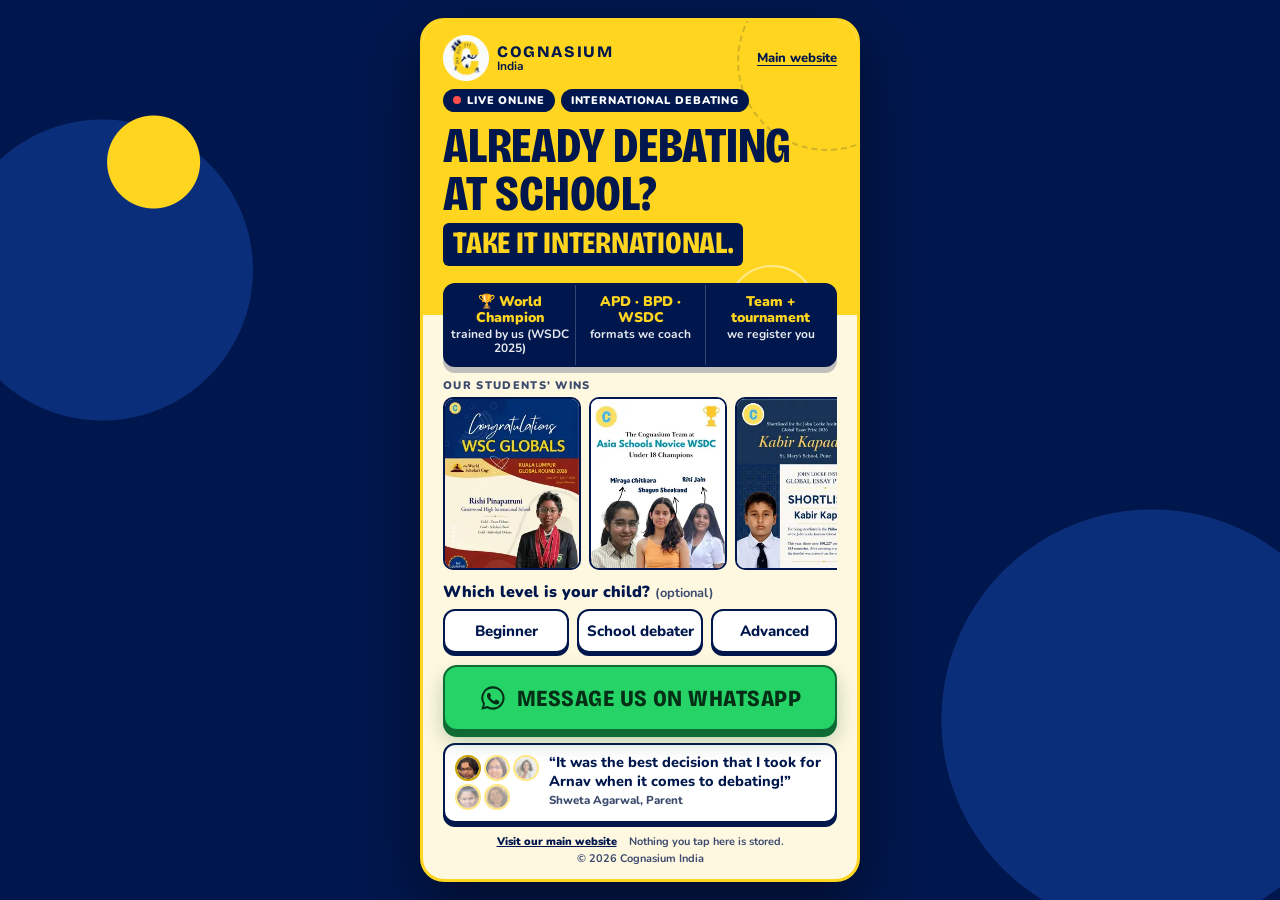
==== commit fca72262: "One-screen ad page in the main site's brand style Yellow hero with the main site's headline, navy pr" ====
--- a/index.html
+++ b/index.html
@@ -2,37 +2,27 @@
 <html lang="en-IN">
 <head>
   <meta charset="utf-8">
-  <meta name="viewport" content="width=device-width, initial-scale=1">
-  <title>Debate Internationally | Live Online Debate Training | Cognasium India</title>
-  <meta name="description" content="Live online debate training for school students with a specialist coach. Three months of preparation, then your child's first international tournament. Cognasium India.">
-
-  <!-- Ad landing page (international.cognasiumindia.com): kept out of Google; the main site is the indexed page. -->
+  <meta name="viewport" content="width=device-width, initial-scale=1, viewport-fit=cover">
+  <title>Already debating at school? Take it international. | Cognasium India</title>
+  <meta name="description" content="Live online debate training with a specialist coach, then your child's first international tournament. Message Cognasium India on WhatsApp.">
+  <!-- Ad-only page: kept out of Google. The main site (cognasiumindia.com) is the indexed page. -->
   <meta name="robots" content="noindex, nofollow">
-  <link rel="canonical" href="https://cognasiumindia.com/">
-
-  <!-- Open Graph (WhatsApp / Facebook link preview). Replace og-image.jpg with a final 1200x630 image. -->
-  <meta property="og:type" content="website">
   <meta property="og:title" content="Already debating at school? Take it international. | Cognasium India">
-  <meta property="og:description" content="Live online debate training with a specialist coach, then your child's first international tournament.">
+  <meta property="og:description" content="Live online debate training. Message us on WhatsApp.">
   <meta property="og:image" content="https://cognasiumindia.com/assets/img/og-image.jpg">
-  <meta property="og:url" content="https://international.cognasiumindia.com/">
-  <meta property="og:locale" content="en_IN">
   <meta name="theme-color" content="#FFD51F">
 
   <link rel="icon" type="image/png" sizes="32x32" href="assets/favicon-32.png">
   <link rel="apple-touch-icon" href="assets/favicon-180.png">
-
   <link rel="preconnect" href="https://fonts.googleapis.com">
   <link rel="preconnect" href="https://fonts.gstatic.com" crossorigin>
-  <link href="https://fonts.googleapis.com/css2?family=Bricolage+Grotesque:opsz,wdth,wght@12..96,75..100,700;12..96,75..100,800&family=Nunito:wght@500;700;800&display=swap" rel="stylesheet">
-  <link rel="preload" as="image" href="assets/img/hero-coach.jpg">
+  <link href="https://fonts.googleapis.com/css2?family=Bricolage+Grotesque:opsz,wdth,wght@12..96,75..100,800&family=Nunito:wght@600;700;800;900&display=swap" rel="stylesheet">
   <link rel="stylesheet" href="css/styles.css">
-  <link rel="stylesheet" href="css/animations.css">
 
-  <!-- ============================================================
-       META PIXEL: PageView on load. "Lead" on every WhatsApp button tap (js/main.js, end of file).
-       ============================================================ -->
-  <!-- Meta Pixel Code -->
+  <!-- Settings first: the Pixel ID is read from js/config.js -->
+  <script src="js/config.js"></script>
+
+  <!-- Meta Pixel Code: PageView on load (with an event_id). Lead is sent from js/main.js on the WhatsApp tap. -->
   <script>
   !function(f,b,e,v,n,t,s)
   {if(f.fbq)return;n=f.fbq=function(){n.callMethod?
@@ -42,228 +32,79 @@
   t.src=v;s=b.getElementsByTagName(e)[0];
   s.parentNode.insertBefore(t,s)}(window, document,'script',
   'https://connect.facebook.net/en_US/fbevents.js');
-  fbq('init', '4022027848040743');
-  fbq('track', 'PageView');
+  if (window.PAGE_CONFIG && PAGE_CONFIG.pixelId) {
+    fbq('init', PAGE_CONFIG.pixelId);
+    fbq('track', 'PageView', {}, { eventID: 'pv-' + Date.now() + '-' + Math.random().toString(36).slice(2, 8) });
+  }
   </script>
-  <noscript><img height="1" width="1" style="display:none"
+  <noscript><img height="1" width="1" style="display:none" alt=""
   src="https://www.facebook.com/tr?id=4022027848040743&ev=PageView&noscript=1"
   /></noscript>
   <!-- End Meta Pixel Code -->
 </head>
 <body>
   <svg width="0" height="0" style="position:absolute" aria-hidden="true"><symbol id="wa-path" viewBox="0 0 24 24"><path fill="currentColor" d="M12 2a10 10 0 0 0-8.6 15.1L2 22l5-1.3A10 10 0 1 0 12 2zm0 18.2c-1.5 0-3-.4-4.3-1.2l-.3-.2-3 .8.8-2.9-.2-.3A8.2 8.2 0 1 1 12 20.2zm4.5-6.1c-.2-.1-1.5-.7-1.7-.8-.2-.1-.4-.1-.6.1l-.8 1c-.1.2-.3.2-.5.1a6.7 6.7 0 0 1-3.3-2.9c-.2-.4.2-.4.7-1.3.1-.2 0-.3 0-.4l-.8-1.8c-.2-.5-.4-.4-.6-.4h-.5a1 1 0 0 0-.7.3 3 3 0 0 0-.9 2.2 5.2 5.2 0 0 0 1.1 2.7 11.8 11.8 0 0 0 4.5 4c1.7.7 2.3.8 3.2.6.5-.1 1.5-.6 1.7-1.2.2-.6.2-1.1.2-1.2-.1-.1-.3-.2-.5-.3z"/></symbol></svg>
-  <a class="skip-link" href="#quiz">Skip to the questions</a>
 
-  <!-- 1. HEADER -->
-  <header class="site-header" id="site-header">
-    <div class="header-inner">
-      <a class="brand" href="#top" aria-label="Cognasium India, back to top">
-        <img class="brand-logo" data-src-from="brand.logo" data-alt-from="brand.logoAlt" width="56" height="56" alt="">
-        <span class="brand-text">
-          <strong data-text="brand.wordmarkTop"></strong>
-          <span data-text="brand.wordmarkBottom"></span>
+  <main class="card" id="card">
+
+    <!-- 1. YELLOW HERO (same look as cognasiumindia.com) -->
+    <section class="hero">
+      <div class="top">
+        <span class="brand">
+          <img src="assets/img/logo-96.webp" width="44" height="44" alt="Cognasium India logo">
+          <span class="wordmark"><b>COGNASIUM</b><small>India</small></span>
         </span>
-      </a>
-      <a class="btn btn-3d btn-sm header-cta" id="header-wa" href="#" target="_blank" rel="noopener">
-        <svg class="wa-ico" viewBox="0 0 24 24" aria-hidden="true"><use href="#wa-path"/></svg>
-        <span>WhatsApp us</span>
-      </a>
-    </div>
-    <div class="scroll-progress" aria-hidden="true"><i id="scroll-progress"></i></div>
-  </header>
-
-  <main id="top">
-    <!-- 2. HERO -->
-    <section class="hero band-yellow" aria-labelledby="hero-title">
-      <!-- Decorative floating shapes (purely visual, hidden from screen readers) -->
-      <div class="hero-deco" aria-hidden="true">
-        <span class="bubble b1"><i></i><i></i><i></i></span>
-        <span class="bubble b2 alt">?</span>
-        <span class="bubble b3">!</span>
-        <span class="bubble b4 alt"><i></i><i></i><i></i></span>
-        <span class="ring r1"></span>
-        <span class="ring r2"></span>
-        <span class="spark s1"></span>
-        <span class="spark s2"></span>
-        <span class="spark s3"></span>
-        <svg class="globe" viewBox="0 0 64 64"><circle cx="32" cy="32" r="28"/><ellipse cx="32" cy="32" rx="12" ry="28"/><path d="M4 32h56M8 18h48M8 46h48"/></svg>
-        <svg class="mic" viewBox="0 0 64 64"><rect x="22" y="6" width="20" height="32" rx="10"/><path d="M14 30a18 18 0 0 0 36 0M32 48v10M22 58h20"/></svg>
+        <a class="main-link js-main-site" href="https://cognasiumindia.com/">Main website</a>
       </div>
-      <div class="wrap hero-grid">
-        <div class="hero-copy">
-          <h1 id="hero-title" class="display hero-title"></h1>
-          <ul class="chips" id="hero-chips" aria-label="Key facts"></ul>
-          <p class="hero-lead" data-text="hero.lead"></p>
-          <p class="hero-small" data-text="hero.small"></p>
-        </div>
-        <figure class="hero-photo" id="hero-photo">
-          <img data-src-from="hero.image" data-alt-from="hero.imageAlt" width="800" height="818" alt="">
-        </figure>
-      </div>
+      <ul class="chips" aria-label="Programme">
+        <li class="live"><i aria-hidden="true"></i>LIVE ONLINE</li>
+        <li>INTERNATIONAL DEBATING</li>
+      </ul>
+      <h1 class="headline">Already debating at school? <span class="accent">Take it international.</span></h1>
     </section>
 
-    <!-- Moving ribbon of real Cognasium programmes -->
-    <div class="marquee" aria-hidden="true"><div class="marquee-track" id="marquee-track"></div></div>
+    <!-- 2. PROOF BAR (published claims) -->
+    <ul class="proofbar" aria-label="Why Cognasium">
+      <li><b>🏆 World Champion</b><span>trained by us (WSDC 2025)</span></li>
+      <li><b>APD · BPD · WSDC</b><span>formats we coach</span></li>
+      <li><b>Team + tournament</b><span>we register you</span></li>
+    </ul>
 
-    <!-- 2b. QUESTION FLOW (+ optional countdown) -->
-    <section class="quiz band-navy2 on-dark" id="quiz" aria-labelledby="quiz-q-title">
-      <div class="wrap narrow">
-
-        <!-- Countdown: only rendered when js/config.js has a future session -->
-        <div class="session-card" id="session-card" hidden>
-          <div class="session-head"><span class="dot" aria-hidden="true"></span><span id="session-head-text"></span></div>
-          <div class="session-body">
-            <div><span class="session-k">GRADES</span><strong class="display session-grades" id="session-grades"></strong></div>
-            <div class="session-time">
-              <strong class="display" id="session-label"></strong>
-              <span class="seat-badge" id="session-seats" hidden></span>
-            </div>
-          </div>
-          <div class="session-foot" aria-live="off">Booking closes in <b id="session-countdown"></b></div>
-        </div>
-
-        <div class="quiz-progress" aria-hidden="true">
-          <span class="bar"><i id="quiz-bar"></i></span>
-        </div>
-
-        <div class="quiz-stage" id="quiz-stage">
-          <!-- Step 1 -->
-          <div class="quiz-step is-active" id="step-1" role="group" aria-labelledby="q1-title">
-            <p class="eyebrow" id="q1-label"></p>
-            <h2 class="quiz-title" id="q1-title"></h2>
-            <div class="tile-grid tile-grid-2" id="q1-options"></div>
-          </div>
-
-          <!-- Step 2 -->
-          <div class="quiz-step" id="step-2" role="group" aria-labelledby="q2-title" hidden>
-            <p class="eyebrow" id="q2-label"></p>
-            <h2 class="quiz-title" id="q2-title"></h2>
-            <div class="tile-grid tile-grid-4" id="q2-options"></div>
-            <p class="quiz-foot" id="q2-foot"></p>
-            <button type="button" class="link-btn" id="q2-back">&larr; Back</button>
-          </div>
-
-          <!-- Result -->
-          <div class="quiz-step" id="step-3" hidden>
-            <div class="result-card" tabindex="-1" id="result-card">
-              <div class="result-head"><span class="check" aria-hidden="true">&#10003;</span><span id="result-label"></span></div>
-              <div class="result-body">
-                <h2 class="display result-title" id="result-title"></h2>
-                <p id="result-text"></p>
-                <ul class="answer-chips" id="result-answers"></ul>
-                <a class="btn btn-3d btn-shine btn-block" id="result-wa" href="#" target="_blank" rel="noopener">
-                  <svg class="wa-ico" viewBox="0 0 24 24" aria-hidden="true"><use href="#wa-path"/></svg>
-                  <span id="result-btn-text"></span>
-                </a>
-                <button type="button" class="link-btn dark" id="quiz-restart"></button>
-              </div>
-            </div>
-          </div>
-        </div>
-      </div>
+    <!-- 3. OUR STUDENTS' WINS (sliding posters; the only part that shrinks on short screens) -->
+    <section class="wins" aria-label="Our students' wins">
+      <p class="label">OUR STUDENTS' WINS</p>
+      <div class="wins-track" id="wins"></div>
     </section>
 
-    <!-- 3. WHAT YOU GET -->
-    <section class="band-navy on-dark section" aria-labelledby="wyg-title">
-      <div class="wrap">
-        <h2 class="section-label" id="wyg-title" data-text="whatYouGet.heading"></h2>
-        <div class="wyg-grid" id="wyg-cards"></div>
+    <!-- 4. ONE QUESTION -->
+    <fieldset class="levels">
+      <legend>Which level is your child? <small>(optional)</small></legend>
+      <div class="level-grid" id="levels"></div>
+    </fieldset>
+
+    <!-- 5. THE BUTTON -->
+    <a class="btn-wa" id="wa-btn" href="https://wa.me/919220636572" target="_blank" rel="noopener">
+      <svg viewBox="0 0 24 24" aria-hidden="true"><use href="#wa-path"/></svg>
+      <span>Message us on WhatsApp</span>
+    </a>
+
+    <!-- 6. ALL FIVE TESTIMONIALS (rotating, with photos) -->
+    <figure class="quote" id="quote">
+      <div class="faces" id="faces" aria-label="Choose a review"></div>
+      <div class="quote-body" aria-live="polite">
+        <blockquote id="q-text"></blockquote>
+        <figcaption id="q-name"></figcaption>
       </div>
-    </section>
+    </figure>
 
-    <!-- 3d. PROGRAMMES / PRICING -->
-    <section class="band-yellow section" id="pricing" aria-labelledby="pricing-title" hidden>
-      <div class="wrap">
-        <h2 class="section-label" id="pricing-title" data-text="pricing.label"></h2>
-        <p class="section-intro" data-text="pricing.intro"></p>
-        <div class="price-grid single" id="price-grid"></div>
-        <article class="paper-card concessions" id="concessions" hidden></article>
-        <p class="fine" data-text="pricing.footnote"></p>
-      </div>
-    </section>
-
-    <!-- 3c. PROBLEM + WHO WE TRAIN / SAMPLE FEEDBACK -->
-    <section class="band-navy2 on-dark section" aria-labelledby="problem-title">
-      <div class="wrap narrow">
-        <h2 class="display problem-title" id="problem-title"></h2>
-        <p class="problem-text" data-text="problem.text"></p>
-        <article class="paper-card" id="who-card"></article>
-        <article class="paper-card" id="sample-card" hidden></article>
-      </div>
-    </section>
-
-    <!-- 3f. TESTIMONIALS -->
-    <section class="band-cream section" aria-labelledby="t-title">
-      <div class="wrap">
-        <h2 class="section-label" id="t-title" data-text="testimonials.heading"></h2>
-        <div class="t-grid" id="testimonials"></div>
-      </div>
-    </section>
-
-    <!-- 3d2. WALL OF FAME -->
-    <section class="band-navy on-dark section" id="wall-of-fame" aria-labelledby="fame-title">
-      <div class="wrap">
-        <h2 class="section-label" id="fame-title" data-text="wallOfFame.heading"></h2>
-        <p class="section-intro" data-text="wallOfFame.intro"></p>
-        <ul class="fame-grid" id="fame-grid"></ul>
-        <figure class="fame-schools">
-          <img data-src-from="wallOfFame.schools.img" data-alt-from="wallOfFame.schools.alt" loading="lazy" width="1045" height="1280" alt="">
-          <figcaption data-text="wallOfFame.schools.caption"></figcaption>
-        </figure>
-      </div>
-    </section>
-
-    <!-- 3g. FAQ -->
-    <section class="band-cream section faq-section" aria-labelledby="faq-title">
-      <div class="wrap narrow">
-        <h2 class="section-label" id="faq-title" data-text="faq.heading"></h2>
-        <div class="faq" id="faq"></div>
-      </div>
-    </section>
-
-    <!-- 3h. FINAL CTA -->
-    <section class="band-navy2 on-dark section final" aria-labelledby="final-title">
-      <div class="wrap narrow center">
-        <h2 class="display final-title" id="final-title"></h2>
-        <p data-text="finalCta.text"></p>
-        <div class="cta-pulse">
-        <a class="btn btn-3d btn-block btn-shine" id="final-wa" href="#" target="_blank" rel="noopener">
-          <svg class="wa-ico" viewBox="0 0 24 24" aria-hidden="true"><use href="#wa-path"/></svg>
-          <span data-text="finalCta.button"></span>
-        </a>
-        </div>
-        <a class="call-link" id="final-call" href="#"></a>
-      </div>
-    </section>
+    <!-- 7. FOOTER -->
+    <footer class="foot">
+      <a class="js-main-site" href="https://cognasiumindia.com/">Visit our main website</a>
+      <span>Nothing you tap here is stored.</span>
+      <span>© <span id="year">2026</span> Cognasium India</span>
+    </footer>
   </main>
 
-  <!-- 4. FOOTER -->
-  <footer class="site-footer on-dark">
-    <div class="wrap footer-grid">
-      <div>
-        <img class="footer-logo" data-src-from="brand.logo" data-alt-from="brand.logoAlt" loading="lazy" width="64" height="64" alt="">
-        <p class="footer-name" data-text="brand.name"></p>
-      </div>
-      <ul class="footer-list" id="footer-contacts"></ul>
-      <ul class="footer-list" id="footer-social"></ul>
-    </div>
-    <p class="wrap copyright" id="copyright"></p>
-  </footer>
-
-  <!-- Sticky WhatsApp bar (mobile) -->
-  <div class="sticky-wa" id="sticky-wa">
-    <div class="sticky-copy"><strong data-text="whatsapp.stickyLabel"></strong><span data-text="whatsapp.stickyNote"></span></div>
-    <a class="btn btn-3d btn-sm btn-wa" id="sticky-wa-btn" href="#" target="_blank" rel="noopener" aria-label="Chat with Cognasium on WhatsApp">
-      <svg class="wa-ico" viewBox="0 0 24 24" aria-hidden="true"><use href="#wa-path"/></svg>
-      <span>WhatsApp</span>
-    </a>
-  </div>
-
-  <noscript>
-    <p class="noscript">Please message Cognasium India on WhatsApp: <a href="https://wa.me/919220636572">+91 92206 36572</a></p>
-  </noscript>
-
-  <script src="js/config.js"></script>
   <script src="js/main.js" defer></script>
 </body>
 </html>
--- a/css/styles.css
+++ b/css/styles.css
@@ -1,511 +1,210 @@
-/* =====================================================================
-   Cognasium India landing page
-   Colours: sampled from the Cognasium logo (yellow + navy on white).
-   Contrast checks (WCAG AA, normal text needs 4.5:1):
-     navy #00174D on yellow #FFD51F  ≈ 12.9:1
-     navy on white / cream           ≈ 16.5:1 / 15.9:1
-     white on navy #00174D           ≈ 16.5:1
-     white on navy-2 #0B2E7A         ≈ 11.6:1
-     yellow on navy-2                ≈ 9.0:1
-     muted #3D4B6E on white          ≈ 8.9:1
-   ===================================================================== */
+/* Cognasium India — international debating ad page: ONE screen, no scroll.
+   Same colours, fonts, headline and 3D buttons as cognasiumindia.com. */
 :root {
   --c-yellow: #FFD51F;
   --c-yellow-dark: #C9A300;
   --c-navy: #00174D;
   --c-navy-2: #0B2E7A;
   --c-cream: #FFF8E1;
-  --c-card: #FFFFFF;
   --c-border: #D9DFEC;
-  --c-text: #00174D;
   --c-muted: #3D4B6E;
-  --c-success: #16803C;
-  --c-focus: #00174D;
-
+  --wa: #25D366;
+  --wa-text: #052E16;
+  --wa-edge: #0E6B34;
   --f-display: "Bricolage Grotesque", "Arial Narrow", system-ui, sans-serif;
   --f-body: "Nunito", system-ui, -apple-system, "Segoe UI", sans-serif;
-
-  --r-sm: 8px;
-  --r-md: 14px;
-  --edge: 5px;            /* depth of the 3D bottom edge */
-  --wrap: 1080px;
-  --narrow: 560px;
-  --sticky-h: 72px;
-}
-
+  --gap: clamp(6px, 1.3dvh, 14px);     /* spacing scales with screen height */
+  --pad: 16px;
+}
 *, *::before, *::after { box-sizing: border-box; }
-html { scroll-behavior: smooth; -webkit-text-size-adjust: 100%; }
+html, body { margin: 0; height: 100%; }
 body {
-  margin: 0;
-  font-family: var(--f-body);
-  font-size: 16px;
-  line-height: 1.5;
-  color: var(--c-text);
-  background: var(--c-card);
-  padding-bottom: var(--sticky-h);
-}
-img { max-width: 100%; height: auto; display: block; }
-h1, h2, h3, p { margin: 0; }
-ul, ol { margin: 0; padding: 0; list-style: none; }
+  font-family: var(--f-body); color: var(--c-navy); background: var(--c-navy);
+  -webkit-font-smoothing: antialiased; -webkit-tap-highlight-color: transparent;
+}
+img { display: block; max-width: 100%; }
+ul { list-style: none; margin: 0; padding: 0; }
 a { color: inherit; }
-
-.wrap { width: 100%; max-width: var(--wrap); margin: 0 auto; padding: 0 20px; }
-.narrow { max-width: calc(var(--narrow) + 40px); }
-.center { text-align: center; }
-.section { padding: 48px 0; }
-
-.display {
-  font-family: var(--f-display);
-  font-weight: 800;
-  font-stretch: 78%;
-  text-transform: uppercase;
-  line-height: .95;
-  letter-spacing: -.01em;
-}
-
-.on-dark { color: #fff; --c-focus: var(--c-yellow); }
-.band-yellow { background: var(--c-yellow); color: var(--c-navy); }
-.band-navy { background: var(--c-navy); }
-.band-navy2 { background: var(--c-navy-2); }
-.band-cream { background: var(--c-cream); }
-
-.skip-link {
-  position: absolute; left: -999px; top: 8px; z-index: 100;
-  background: var(--c-navy); color: #fff; padding: 10px 14px; border-radius: var(--r-sm);
-}
-.skip-link:focus { left: 8px; }
-
-/* Visible focus ring everywhere */
-:focus-visible { outline: 3px solid var(--c-focus); outline-offset: 3px; border-radius: 6px; }
-
-/* ---------- Header (sticky, logo pushed left, bigger logo) ---------- */
-.site-header {
-  position: sticky; top: 0; z-index: 60;
-  background: rgba(252,251,246,.94);
-  -webkit-backdrop-filter: saturate(1.4) blur(8px); backdrop-filter: saturate(1.4) blur(8px);
-  border-bottom: 1px solid #ECE8DA;
-  transition: box-shadow .25s ease;
-}
-.site-header.scrolled { box-shadow: 0 6px 20px rgba(0,23,77,.12); }
-.header-inner {
-  height: 76px; display: flex; align-items: center; justify-content: space-between; gap: 12px;
-  max-width: 1360px; margin: 0 auto; padding: 0 16px;
-  transition: height .25s ease;
-}
-.site-header.scrolled .header-inner { height: 62px; }
-.brand { display: inline-flex; align-items: center; gap: 12px; text-decoration: none; min-height: 44px; }
-.brand-logo { width: 56px; height: 56px; border-radius: 50%; transition: width .25s ease, height .25s ease; }
-.site-header.scrolled .brand-logo { width: 46px; height: 46px; }
-.brand:hover .brand-logo { animation: wiggle .6s ease; }
-@keyframes wiggle { 0%,100% { transform: rotate(0); } 25% { transform: rotate(-12deg) scale(1.06); } 60% { transform: rotate(8deg); } }
-.brand-text { display: flex; flex-direction: column; line-height: 1.05; }
-.brand-text strong { font-family: var(--f-display); font-weight: 800; letter-spacing: .08em; font-size: 19px; }
-.brand-text span { font-size: 14px; color: var(--c-muted); font-weight: 700; }
-.site-header .header-cta { display: none; white-space: nowrap; }
-.scroll-progress { position: absolute; left: 0; right: 0; bottom: -1px; height: 3px; }
-.scroll-progress i { display: block; height: 100%; width: 100%; background: linear-gradient(90deg, var(--c-yellow), #FFB800); transform-origin: 0 50%; transform: scaleX(0); }
-@media (min-width: 600px) { .header-inner { padding: 0 28px; } .site-header .header-cta { display: inline-flex; } }
-
-/* ---------- Hero ---------- */
-.hero { padding: 28px 0 32px; position: relative; overflow: hidden; isolation: isolate; }
-.hero-grid { display: grid; gap: 22px; grid-template-columns: 1fr; max-width: calc(var(--narrow) + 40px); }
-.hero-title { font-size: clamp(44px, 12vw, 72px); color: var(--c-navy); }
-.hero-title .accent { display: inline-block; margin-top: 8px; background: var(--c-navy); color: var(--c-yellow); padding: 4px 10px 6px; font-size: .52em; line-height: 1.05; border-radius: 6px; }
-.chips { display: flex; flex-wrap: wrap; gap: 8px; margin: 18px 0 12px; }
+:focus-visible { outline: 3px solid var(--c-navy); outline-offset: 3px; border-radius: 6px; }
+
+/* ---------- Card: the whole phone screen; a centred card on desktop ---------- */
+.card {
+  height: 100vh; height: 100dvh; width: 100%; margin: 0 auto;
+  display: flex; flex-direction: column; gap: var(--gap);
+  background: var(--c-cream);
+  padding-bottom: max(clamp(8px, 1.4dvh, 16px), env(safe-area-inset-bottom));
+  overflow-y: auto;            /* fallback only: scrolls if a screen is shorter than the content */
+  overscroll-behavior: contain;
+}
+.card > * { flex-shrink: 0; }
+.card > :not(.hero):not(.proofbar) { margin-left: var(--pad); margin-right: var(--pad); }
+
+/* ---------- 1. Yellow hero ---------- */
+.hero {
+  position: relative; background: var(--c-yellow);
+  padding: clamp(8px, 1.6dvh, 16px) var(--pad) clamp(30px, 4.6dvh, 42px);
+  overflow: hidden;
+}
+.hero::before, .hero::after { /* soft rings, like the main site's hero decoration */
+  content: ""; position: absolute; border-radius: 50%; border: 2px dashed rgba(0, 23, 77, .18); pointer-events: none;
+}
+.hero::before { width: 180px; height: 180px; right: -60px; top: -50px; animation: spin 40s linear infinite; }
+.hero::after  { width: 90px; height: 90px; right: 40px; bottom: -40px; border-style: solid; border-color: rgba(255, 255, 255, .5); }
+.top { position: relative; display: flex; align-items: center; justify-content: space-between; gap: 10px; }
+.brand { display: flex; align-items: center; gap: 8px; }
+.brand img { width: clamp(34px, 5.4dvh, 46px); height: auto; }
+.wordmark { display: flex; flex-direction: column; line-height: 1; }
+.wordmark b { font-family: var(--f-display); font-weight: 800; letter-spacing: .1em; font-size: 16px; }
+.wordmark small { font-size: 12px; font-weight: 700; }
+.main-link { font-size: 13px; font-weight: 800; text-underline-offset: 3px; min-height: 44px; display: inline-flex; align-items: center; }
+
+.chips { position: relative; display: flex; flex-wrap: wrap; gap: 6px; margin: clamp(2px, .8dvh, 8px) 0 clamp(6px, 1.2dvh, 12px); }
 .chips li {
-  background: var(--c-navy); color: #fff; font-weight: 800; font-size: 13px; letter-spacing: .03em;
-  padding: 5px 11px; border-radius: 999px;
-}
-.hero-lead { font-size: 17px; font-weight: 700; max-width: 40ch; }
-.hero-small { margin-top: 8px; font-size: 14px; color: #2A3557; max-width: 46ch; }
-.hero-photo { margin: 0; order: -1; justify-self: end; width: 44%; max-width: 190px; transform: rotate(2deg); }
-.hero-photo img {
-  border: 3px solid var(--c-navy); border-radius: 6px;
-  box-shadow: 6px 6px 0 var(--c-navy);
-  aspect-ratio: 4 / 5; object-fit: cover; width: 100%;
-}
-.hero-grid { position: relative; }
-@media (max-width: 599px) {
-  .hero-photo { position: absolute; right: 20px; top: 0; width: 34%; }
-  .hero-title { max-width: 62%; }
-}
-
-/* ---------- Buttons: 3D push effect (CSS only) ---------- */
-.btn {
-  --btn-bg: var(--c-yellow);
-  --btn-fg: var(--c-navy);
-  --btn-edge: var(--c-navy);
+  font-size: 11px; font-weight: 900; letter-spacing: .08em; background: var(--c-navy); color: #fff;
+  padding: 4px 10px; border-radius: 999px; display: inline-flex; align-items: center; gap: 6px;
+}
+.chips .live i { width: 8px; height: 8px; border-radius: 50%; background: #FF4D4D; animation: pulse 1.6s ease-in-out infinite; }
+
+.headline {
+  position: relative; margin: 0; color: var(--c-navy);
+  font-family: var(--f-display); font-weight: 800; font-stretch: 78%; text-transform: uppercase;
+  line-height: .95; letter-spacing: -.005em;
+  font-size: clamp(30px, min(10.5vw, 5.6dvh), 50px);
+}
+.headline .accent {  /* navy box with yellow text, as on the main site */
+  display: inline-block; margin-top: 6px; background: var(--c-navy); color: var(--c-yellow);
+  padding: 4px 10px 6px; border-radius: 6px; font-size: .62em; line-height: 1.05;
   position: relative; overflow: hidden;
-  display: inline-flex; align-items: center; justify-content: center; gap: 10px;
-  min-height: 52px; padding: 12px 22px;
-  font-family: var(--f-body); font-weight: 800; font-size: 17px; text-decoration: none;
-  color: var(--btn-fg); background: var(--btn-bg);
-  border: 2.5px solid var(--btn-edge); border-radius: var(--r-sm);
-  cursor: pointer; user-select: none; -webkit-tap-highlight-color: transparent;
-}
-.btn-3d {
-  box-shadow: 0 var(--edge) 0 var(--btn-edge);
-  transform: translateY(0);
-  transition: transform .09s ease-out, box-shadow .09s ease-out, background-color .15s;
-}
-.btn-3d:hover { transform: translateY(-2px); box-shadow: 0 calc(var(--edge) + 2px) 0 var(--btn-edge); }
-.btn-3d:active { transform: translateY(var(--edge)); box-shadow: 0 0 0 var(--btn-edge); }
-.btn-block { width: 100%; }
-.btn-sm { min-height: 44px; padding: 8px 16px; font-size: 15px; }
-/* WhatsApp-green variant (dark green text on WhatsApp green ≈ 8.6:1, passes AA) */
-.btn-wa { --btn-bg: #25D366; --btn-fg: #052E16; --btn-edge: #0E6B34; gap: 8px; }
-.btn-wa:hover { background: #2EE072; }
-.btn-wa .wa-ico { color: #052E16; width: 22px; height: 22px; }
-.wa-ico { width: 22px; height: 22px; flex: none; fill: currentColor; color: var(--c-navy); }
-
-/* Looping shine on the main hero button */
-.btn-shine::after {
-  content: ""; position: absolute; top: -20%; bottom: -20%; width: 40%; left: -60%;
-  background: linear-gradient(100deg, transparent, rgba(255,255,255,.65), transparent);
-  transform: skewX(-18deg);
-  animation: shine 3.2s ease-in-out infinite;
-  pointer-events: none;
-}
-@keyframes shine { 0%, 55% { left: -60%; } 85%, 100% { left: 130%; } }
-
-.link-btn {
-  background: none; border: 0; padding: 10px 4px; min-height: 44px;
-  font: inherit; font-weight: 800; color: #fff; text-decoration: underline; text-underline-offset: 3px; cursor: pointer;
-}
-.link-btn.dark { color: var(--c-navy); display: block; margin: 10px auto 0; }
-
-/* ---------- Session / countdown card ---------- */
-.session-card {
-  background: #fff; color: var(--c-navy); border: 2.5px solid var(--c-navy); border-radius: var(--r-sm);
-  box-shadow: 0 6px 0 rgba(0,0,0,.35); overflow: hidden; margin-bottom: 26px;
-}
-.session-head { background: var(--c-navy); color: #fff; font-weight: 800; font-size: 14px; letter-spacing: .04em; padding: 8px 14px; display: flex; align-items: center; gap: 8px; }
-.dot { width: 10px; height: 10px; border-radius: 50%; background: #2BD46A; box-shadow: 0 0 0 0 rgba(43,212,106,.6); animation: pulse 1.8s infinite; }
-@keyframes pulse { 70% { box-shadow: 0 0 0 8px rgba(43,212,106,0); } 100% { box-shadow: 0 0 0 0 rgba(43,212,106,0); } }
-.session-body { display: flex; justify-content: space-between; align-items: center; padding: 12px 14px; gap: 12px; }
-.session-k { display: block; font-size: 12px; font-weight: 800; letter-spacing: .08em; color: var(--c-muted); }
-.session-grades { font-size: 22px; }
-.session-time { text-align: right; }
-.session-time strong { font-size: clamp(26px, 7vw, 36px); display: block; }
-.seat-badge { display: inline-block; margin-top: 4px; background: #B3132B; color: #fff; font-size: 12px; font-weight: 800; padding: 2px 8px; border-radius: 4px; }
-.session-foot { border-top: 2px dashed var(--c-border); background: #FFF6D6; padding: 10px 14px; font-size: 15px; font-weight: 700; }
-.session-foot b { color: #B3132B; font-variant-numeric: tabular-nums; }
-
-/* ---------- Quiz ---------- */
-.quiz { padding: 28px 0 40px; }
-.quiz-progress { margin-bottom: 14px; }
-.bar { display: block; height: 8px; background: rgba(255,255,255,.18); border-radius: 99px; overflow: hidden; }
-.bar i { display: block; height: 100%; width: 50%; background: var(--c-yellow); border-radius: 99px; transition: width .45s cubic-bezier(.2,.8,.2,1); }
-.eyebrow {
-  display: inline-block; font-weight: 800; font-size: 13px; letter-spacing: .1em;
-  background: var(--c-yellow); color: var(--c-navy); padding: 4px 10px; border-radius: 999px; margin-bottom: 10px;
-}
-.quiz-title { font-size: 21px; font-weight: 800; line-height: 1.25; margin-bottom: 16px; }
-.quiz-step { animation: stepIn .35s cubic-bezier(.2,.8,.2,1); }
-@keyframes stepIn { from { opacity: 0; transform: translateX(24px); } to { opacity: 1; transform: none; } }
-.quiz-foot { margin-top: 18px; font-size: 14px; opacity: .9; }
-
-.tile-grid { display: grid; gap: 12px 10px; }
-.tile-grid-2 { grid-template-columns: 1fr 1fr; }
-.tile-grid-4 { grid-template-columns: repeat(4, 1fr); }
-
-.tile {
-  --btn-edge: var(--c-navy);
-  position: relative; width: 100%; min-height: 64px;
-  display: flex; flex-direction: column; align-items: center; justify-content: center; gap: 4px;
-  text-align: center; padding: 12px 8px;
-  background: var(--c-yellow); color: var(--c-navy);
-  border: 2.5px solid var(--c-navy); border-radius: var(--r-sm);
-  box-shadow: 0 var(--edge) 0 var(--c-navy);
-  font-family: var(--f-body); cursor: pointer; -webkit-tap-highlight-color: transparent;
-  transition: transform .08s ease-out, box-shadow .08s ease-out, background-color .15s, color .15s;
-}
-.tile:hover { transform: translateY(-2px); box-shadow: 0 calc(var(--edge) + 2px) 0 var(--c-navy); background: #FFE04F; }
-.tile:active { transform: translateY(var(--edge)); box-shadow: 0 0 0 var(--c-navy); }
-.tile img { width: 44px; height: 44px; border-radius: 50%; background: #fff; padding: 4px; }
-.tile-title { font-weight: 800; font-size: 15px; line-height: 1.2; }
-.tile-sub { font-size: 12.5px; font-weight: 700; line-height: 1.25; color: #263459; }
-.tile-k { font-size: 12px; font-weight: 800; letter-spacing: .08em; }
-.tile-n { font-family: var(--f-display); font-weight: 800; font-stretch: 78%; font-size: 30px; line-height: .9; }
-.tile[aria-pressed="true"] {
-  background: var(--c-navy); color: var(--c-yellow); border-color: var(--c-yellow);
-  box-shadow: 0 2px 0 var(--c-yellow); transform: translateY(3px);
-  animation: pop .28s ease-out;
-}
-.tile[aria-pressed="true"] .tile-sub { color: #fff; }
-.tile[aria-pressed="true"]::after {
-  content: "✓"; position: absolute; top: -10px; right: -8px; width: 26px; height: 26px; border-radius: 50%;
-  background: #2BD46A; color: var(--c-navy); font-weight: 900; font-size: 15px; line-height: 26px;
-  border: 2px solid var(--c-navy); animation: pop .3s ease-out;
-}
-@keyframes pop { 0% { transform: scale(.85); } 60% { transform: scale(1.06); } 100% { transform: scale(1); } }
-
-.result-card {
-  background: #fff; color: var(--c-navy); border: 2.5px solid var(--c-navy); border-radius: var(--r-sm);
-  box-shadow: 0 6px 0 rgba(0,0,0,.35); overflow: hidden; outline: none;
-  animation: stepIn .35s ease-out;
-}
-.result-head { background: var(--c-navy); color: #fff; font-weight: 800; font-size: 14px; letter-spacing: .06em; padding: 8px 14px; display: flex; align-items: center; gap: 8px; }
-.check { width: 20px; height: 20px; border-radius: 50%; background: #2BD46A; color: var(--c-navy); display: grid; place-items: center; font-size: 12px; }
-.result-body { padding: 18px 16px 14px; }
-.result-title { font-size: clamp(30px, 8vw, 40px); margin-bottom: 10px; }
-.result-body p { font-weight: 600; }
-.answer-chips { display: flex; flex-wrap: wrap; gap: 8px; margin: 14px 0 22px; }
-.answer-chips li { background: var(--c-cream); border: 1.5px solid var(--c-navy); border-radius: 999px; padding: 4px 10px; font-size: 13px; font-weight: 800; }
-
-/* ---------- Section labels ---------- */
-.section-label {
-  font-family: var(--f-display); font-weight: 800; font-stretch: 78%; text-transform: uppercase;
-  font-size: 15px; letter-spacing: .14em; margin-bottom: 20px; opacity: .95;
-}
-.on-dark .section-label { color: var(--c-yellow); }
-.section-intro { font-weight: 700; margin: -10px 0 20px; }
-.sub-label { font-family: var(--f-display); font-weight: 800; font-stretch: 78%; font-size: 15px; letter-spacing: .14em; color: var(--c-yellow); margin: 32px 0 14px; }
-
-/* ---------- What you get ---------- */
-.wyg-grid { display: grid; grid-template-columns: 1fr; gap: 12px; }
-.wyg-card {
-  display: grid; grid-template-columns: 56px 1fr; gap: 14px; align-items: center;
-  background: rgba(255,255,255,.06); border: 1.5px solid rgba(255,255,255,.18); border-radius: var(--r-md);
-  padding: 14px 16px;
-}
-.wyg-card img { width: 56px; height: 56px; border-radius: 50%; background: #fff; padding: 6px; }
-.wyg-card h3 { font-family: var(--f-display); font-weight: 800; font-stretch: 78%; font-size: 22px; line-height: 1; color: var(--c-yellow); margin-bottom: 4px; }
-.wyg-card p { font-size: 15px; opacity: .92; }
-
-/* ---------- How it works ---------- */
-.steps { display: grid; gap: 14px; counter-reset: s; }
-.steps li { display: grid; grid-template-columns: 48px 1fr; gap: 14px; align-items: center; background: #fff; border: 2px solid var(--c-navy); border-radius: var(--r-md); padding: 14px; box-shadow: 0 4px 0 var(--c-navy); }
-.steps li::before {
-  counter-increment: s; content: counter(s);
-  width: 48px; height: 48px; border-radius: 50%; display: grid; place-items: center;
-  background: var(--c-yellow); border: 2px solid var(--c-navy);
-  font-family: var(--f-display); font-weight: 800; font-size: 24px;
-}
-.steps h3 { font-family: var(--f-display); font-weight: 800; font-stretch: 78%; font-size: 20px; line-height: 1.05; }
-.steps p { font-size: 15px; color: var(--c-muted); font-weight: 600; }
-
-/* ---------- Problem + paper cards ---------- */
-.problem-title { font-size: clamp(34px, 9vw, 54px); color: #fff; }
-.problem-title .accent { color: var(--c-yellow); display: block; }
-.problem-text { margin: 16px 0 24px; font-size: 17px; opacity: .95; }
-.paper-card {
-  background: #fff; color: var(--c-navy); border-radius: var(--r-sm); padding: 18px 16px;
-  box-shadow: 0 6px 0 rgba(0,0,0,.35); transform: rotate(-.6deg); margin-top: 18px;
-}
-.paper-card .paper-label { display: inline-block; font-size: 12px; font-weight: 800; letter-spacing: .1em; background: var(--c-yellow); border: 1.5px solid var(--c-navy); padding: 2px 8px; border-radius: 4px; }
-.paper-card h3 { font-family: var(--f-display); font-weight: 800; font-stretch: 78%; font-size: 26px; text-transform: uppercase; margin: 10px 0 12px; }
-.who-row { display: grid; grid-template-columns: auto 1fr; gap: 4px 12px; padding: 12px 0; border-top: 1.5px dashed var(--c-border); }
-.who-row .tag { grid-row: span 2; align-self: start; font-size: 11px; font-weight: 800; letter-spacing: .08em; background: var(--c-navy); color: var(--c-yellow); padding: 4px 8px; border-radius: 4px; }
-.who-row strong { font-weight: 800; }
-.who-row span { font-size: 14.5px; color: var(--c-muted); font-weight: 600; }
-.score-row { display: flex; justify-content: space-between; align-items: center; padding: 8px 0; border-top: 1.5px dashed var(--c-border); font-weight: 700; }
-.score-dots { display: inline-flex; gap: 4px; }
-.score-dots i { width: 12px; height: 12px; border-radius: 50%; border: 2px solid var(--c-navy); }
-.score-dots i.on { background: var(--c-yellow); }
-
-/* ---------- Pricing ---------- */
-#pricing .section-label, #pricing .section-intro, #pricing .fine { text-align: center; }
-.price-grid { display: grid; gap: 30px; max-width: 960px; margin: 0 auto; }
-.price-card {
-  position: relative; display: flex; flex-direction: column;
-  background: #fff; color: var(--c-navy); border: 2.5px solid var(--c-navy); border-radius: var(--r-md);
-  box-shadow: 0 7px 0 var(--c-navy);
-}
-/* coloured header band: navy for the main programme, cream for the other */
-.price-head { padding: 20px 22px 18px; background: var(--c-cream); border-bottom: 2.5px solid var(--c-navy); border-radius: 11px 11px 0 0; }
-.price-card.featured .price-head { background: var(--c-navy); color: #fff; }
-.price-card.featured .price-name { color: var(--c-yellow); }
-.price-name { font-size: 13px; font-weight: 800; letter-spacing: .12em; color: var(--c-muted); }
-.price-big { font-family: var(--f-display); font-weight: 800; font-stretch: 78%; font-size: 30px; line-height: 1; margin-top: 6px; text-transform: uppercase; }
-.price-body { flex: 1; display: flex; flex-direction: column; padding: 20px 22px 24px; }
-.price-row { display: flex; align-items: baseline; flex-wrap: wrap; gap: 4px 8px; padding-bottom: 16px; border-bottom: 2px dashed var(--c-border); }
-.price-amount { font-family: var(--f-display); font-weight: 800; font-size: 48px; line-height: 1; }
-.price-per { font-weight: 700; color: var(--c-muted); }
-.price-points { flex: 1 0 auto; margin: 16px 0 18px; display: grid; gap: 10px; align-content: start; }
-.price-points li { position: relative; padding-left: 28px; font-weight: 600; font-size: 15.5px; }
-.price-points li::before { content: "✓"; position: absolute; left: 0; top: 0; width: 19px; height: 19px; border-radius: 50%; background: var(--c-success); color: #fff; font-size: 11px; display: grid; place-items: center; font-weight: 900; margin-top: 2px; }
-.price-note { margin: 0 0 18px; font-size: 14px; font-weight: 700; color: var(--c-muted); background: var(--c-cream); border-left: 4px solid var(--c-yellow-dark); border-radius: 6px; padding: 9px 12px; }
-.price-body .btn { margin-top: auto; }
-.price-badge {
-  position: absolute; top: -15px; right: 18px; z-index: 2;
-  background: var(--c-yellow); color: var(--c-navy); border: 2px solid var(--c-navy);
-  font-size: 12px; font-weight: 900; letter-spacing: .08em; padding: 4px 12px; border-radius: 999px;
-  box-shadow: 0 3px 0 var(--c-navy);
-}
-.bar i { width: 34%; }
-.proof-photo { max-width: 760px; }
-.fine { margin-top: 18px; font-size: 14px; font-weight: 700; }
-
-/* ---------- Social proof ---------- */
-.proof-title { font-size: clamp(32px, 8vw, 50px); color: #fff; margin-bottom: 22px; }
-.stats { display: grid; grid-template-columns: 1fr 1fr; gap: 12px; margin-bottom: 24px; }
-.stats div { background: rgba(255,255,255,.06); border: 1.5px solid rgba(255,255,255,.18); border-radius: var(--r-md); padding: 14px; }
-.stats dt { font-size: 13px; font-weight: 700; opacity: .85; order: 2; }
-.stats dd { margin: 0; font-family: var(--f-display); font-weight: 800; font-size: 40px; color: var(--c-yellow); line-height: 1; }
-.stats div { display: flex; flex-direction: column-reverse; }
-.proof-photo { margin: 0; }
-.proof-photo img { border-radius: var(--r-md); border: 3px solid var(--c-yellow); width: 100%; aspect-ratio: 16 / 10; object-fit: cover; }
-.proof-photo figcaption { font-size: 13px; opacity: .8; margin-top: 6px; }
-.tagline { margin-top: 22px; font-size: 18px; font-weight: 700; font-style: italic; border-left: 4px solid var(--c-yellow); padding-left: 14px; }
-.logo-grid { display: grid; grid-template-columns: repeat(2, 1fr); gap: 10px; }
-.logo-grid li { background: #fff; color: var(--c-navy); border-radius: var(--r-sm); padding: 12px; display: grid; grid-template-columns: 44px 1fr; gap: 10px; align-items: center; }
-.logo-grid img { width: 44px; height: 44px; }
-.logo-grid strong { display: block; font-weight: 800; line-height: 1.15; }
-.logo-grid span { font-size: 13px; color: var(--c-muted); font-weight: 600; }
-.verticals { margin-top: 12px; font-weight: 700; font-size: 15px; opacity: .92; }
-.coach-grid { display: grid; grid-template-columns: 1fr 1fr; gap: 12px; margin-top: 28px; }
-.coach-card { background: #fff; color: var(--c-navy); border-radius: var(--r-md); overflow: hidden; }
-.coach-card img { aspect-ratio: 1; object-fit: cover; width: 100%; }
-.coach-card div { padding: 10px 12px; }
-
-/* ---------- Testimonials ---------- */
-.t-grid { display: grid; gap: 16px; }
-.t-card { background: #fff; border: 2px solid var(--c-navy); border-radius: var(--r-md); padding: 18px; box-shadow: 0 4px 0 var(--c-navy); }
-.t-card blockquote { margin: 0; font-size: 15.5px; font-weight: 600; }
-.t-card blockquote::before { content: "\201C"; display: block; font-family: Georgia, serif; font-size: 48px; line-height: .6; color: var(--c-yellow-dark); margin-bottom: 4px; }
-.t-person { display: flex; align-items: center; gap: 12px; margin-top: 14px; }
-.t-avatar { width: 46px; height: 46px; border-radius: 50%; flex: none; background: var(--c-yellow); border: 2px solid var(--c-navy); display: grid; place-items: center; font-weight: 900; font-size: 16px; object-fit: cover; }
-.t-person strong { display: block; font-weight: 800; }
-.t-person span { font-size: 13px; color: var(--c-muted); font-weight: 700; }
-.t-more { display: none; }
-.t-card.clamped blockquote p { display: -webkit-box; -webkit-line-clamp: 6; -webkit-box-orient: vertical; overflow: hidden; }
-.t-toggle { background: none; border: 0; padding: 8px 0; min-height: 44px; font: inherit; font-weight: 800; color: var(--c-navy); text-decoration: underline; cursor: pointer; }
-
-/* ---------- FAQ accordion ---------- */
-.faq-section { padding-top: 8px; }
-.faq { display: grid; gap: 10px; }
-.faq-item { background: #fff; border: 2px solid var(--c-navy); border-radius: var(--r-sm); overflow: hidden; }
-.faq-q {
-  width: 100%; min-height: 56px; display: flex; justify-content: space-between; align-items: center; gap: 12px;
-  background: none; border: 0; padding: 14px 16px; text-align: left; cursor: pointer;
-  font: inherit; font-weight: 800; font-size: 16px; color: var(--c-navy);
-}
-.faq-q .pm { flex: none; width: 28px; height: 28px; border-radius: 50%; background: var(--c-yellow); border: 2px solid var(--c-navy); display: grid; place-items: center; font-weight: 900; transition: transform .25s; }
-.faq-q[aria-expanded="true"] .pm { transform: rotate(45deg); }
-.faq-a { display: grid; grid-template-rows: 0fr; transition: grid-template-rows .3s ease; }
-.faq-a > div { overflow: hidden; }
-.faq-a p { padding: 0 16px 16px; color: var(--c-muted); font-weight: 600; }
-.faq-q[aria-expanded="true"] + .faq-a { grid-template-rows: 1fr; }
-
-/* ---------- Final CTA ---------- */
-.final-title { font-size: clamp(40px, 11vw, 64px); color: var(--c-yellow); margin-bottom: 14px; }
-.final p { font-size: 17px; margin-bottom: 24px; }
-.call-link { display: inline-flex; align-items: center; min-height: 44px; margin-top: 14px; font-weight: 800; color: #fff; text-underline-offset: 3px; }
-
-/* ---------- Footer ---------- */
-.site-footer { background: var(--c-navy); padding: 36px 0 20px; }
-.footer-grid { display: grid; gap: 22px; }
-.footer-logo { width: 64px; height: 64px; border-radius: 50%; }
-.footer-name { margin-top: 8px; font-weight: 800; }
-.footer-list { display: grid; gap: 4px; }
-.footer-list a { display: inline-flex; flex-direction: column; min-height: 44px; justify-content: center; text-decoration: none; font-weight: 700; }
-.footer-list a:hover { text-decoration: underline; }
-.footer-list small { font-size: 12px; opacity: .75; font-weight: 700; letter-spacing: .03em; }
-.copyright { margin-top: 24px; font-size: 13px; opacity: .75; }
-.noscript { padding: 16px; text-align: center; }
-
-/* ---------- Sticky WhatsApp bar (mobile) ---------- */
-.sticky-wa {
-  position: fixed; left: 0; right: 0; bottom: 0; z-index: 50; height: var(--sticky-h);
-  display: flex; align-items: center; justify-content: space-between; gap: 12px;
-  padding: 10px 16px calc(10px + env(safe-area-inset-bottom));
-  background: var(--c-navy); color: #fff; --c-focus: var(--c-yellow);
-  box-shadow: 0 -4px 16px rgba(0,0,0,.2);
-  transform: translateY(0); transition: transform .3s ease;
-}
-.sticky-wa.is-hidden { transform: translateY(110%); }
-.sticky-copy { display: flex; flex-direction: column; line-height: 1.2; }
-.sticky-copy strong { font-weight: 800; }
-.sticky-copy span { font-size: 12.5px; opacity: .8; }
-
-/* ---------- Why Cognasium + founder ---------- */
-.why-grid { display: grid; gap: 12px; }
-.why-grid li { background: #fff; border: 2px solid var(--c-navy); border-radius: var(--r-md); padding: 14px 16px 14px 50px; box-shadow: 0 4px 0 var(--c-navy); position: relative; }
-.why-grid li::before { content: "✓"; position: absolute; left: 14px; top: 15px; width: 24px; height: 24px; border-radius: 50%; background: var(--c-yellow); border: 2px solid var(--c-navy); display: grid; place-items: center; font-weight: 900; font-size: 13px; }
-.why-grid strong { display: block; font-family: var(--f-display); font-weight: 800; font-stretch: 78%; font-size: 20px; text-transform: uppercase; line-height: 1.1; margin-bottom: 4px; }
-.why-grid span { font-size: 15px; font-weight: 600; color: var(--c-muted); }
-.founder { display: grid; gap: 22px; margin-top: 40px; background: #fff; border: 2.5px solid var(--c-navy); border-radius: var(--r-md); padding: 18px; box-shadow: 0 6px 0 var(--c-navy); }
-.founder-photo { margin: 0; }
-.founder-photo img { width: 100%; max-width: 320px; aspect-ratio: 4 / 5; object-fit: cover; object-position: 50% 25%; border-radius: var(--r-sm); border: 3px solid var(--c-yellow); }
-.founder-copy .paper-label { display: inline-block; font-size: 12px; font-weight: 800; letter-spacing: .1em; background: var(--c-yellow); border: 1.5px solid var(--c-navy); padding: 2px 8px; border-radius: 4px; }
-.founder-name { font-size: clamp(34px, 8vw, 48px); margin-top: 10px; line-height: 1; }
-.founder-role { font-weight: 800; color: var(--c-muted); margin: 4px 0 14px; }
-.founder-copy #founder-text p { margin-bottom: 12px; font-size: 16px; }
-.founder-copy #founder-text p:last-child { font-weight: 800; border-left: 4px solid var(--c-yellow-dark); padding-left: 12px; margin-bottom: 0; }
-
-/* ---------- Pricing tiers + concessions ---------- */
-.price-sub { margin-top: 8px; font-size: 14px; font-weight: 700; opacity: .85; }
-.price-from { font-weight: 700; color: var(--c-muted); }
-.price-tiers { flex: 1 0 auto; margin: 14px 0 18px; display: grid; gap: 10px; align-content: start; }
-.price-tiers li { border: 1.5px solid var(--c-border); border-radius: var(--r-sm); padding: 10px 12px; }
-.price-tiers li.best { border: 2px solid var(--c-success); background: #F0FAF3; }
-.tier-top { display: flex; justify-content: space-between; align-items: baseline; gap: 8px; }
-.tier-top strong { font-weight: 800; text-transform: uppercase; letter-spacing: .06em; font-size: 13px; }
-.tier-price { font-family: var(--f-display); font-weight: 800; font-size: 22px; }
-.price-tiers p { font-size: 13.5px; font-weight: 600; color: var(--c-muted); margin-top: 2px; }
-.price-wa { display: block; text-align: center; margin-top: 12px; font-weight: 800; color: var(--c-navy); text-decoration: underline; text-underline-offset: 3px; min-height: 44px; line-height: 44px; }
-.price-wa:hover { color: var(--c-success); }
-.concessions { max-width: 960px; margin: 34px auto 0; }
-
-/* ---------- Wall of fame ---------- */
-.fame-grid { display: grid; grid-template-columns: 1fr; gap: 16px; }
-.fame-card { background: #fff; color: var(--c-navy); border-radius: var(--r-md); overflow: hidden; border: 3px solid var(--c-yellow); display: flex; flex-direction: column; }
-.fame-card a { display: block; }
-.fame-card img { width: 100%; aspect-ratio: 4 / 5; object-fit: cover; object-position: top; transition: transform .4s ease; }
-.fame-card a:hover img, .fame-card a:focus-visible img { transform: scale(1.03); }
-.fame-card div { padding: 12px 14px 14px; }
-.fame-card strong { display: block; font-weight: 800; line-height: 1.2; }
-.fame-card span { font-size: 14px; font-weight: 600; color: var(--c-muted); }
-.fame-schools { margin: 28px auto 0; max-width: 520px; text-align: center; }
-.fame-schools img { width: 100%; border-radius: var(--r-md); border: 3px solid var(--c-yellow); background: #fff; }
-.fame-schools figcaption { margin-top: 8px; font-weight: 700; }
-
-/* ---------- Tablet ---------- */
+}
+.headline .accent::after { /* shine sweep */
+  content: ""; position: absolute; top: 0; bottom: 0; left: -60%; width: 40%;
+  background: linear-gradient(100deg, transparent, rgba(255, 255, 255, .35), transparent);
+  transform: skewX(-20deg); animation: sheen 4s ease-in-out 1s infinite;
+}
+
+/* ---------- 2. Navy proof bar overlapping the hero ---------- */
+.proofbar {
+  position: relative; z-index: 1; margin: calc(-1 * clamp(22px, 3.6dvh, 32px) - var(--gap)) var(--pad) 0;
+  display: grid; grid-template-columns: repeat(3, 1fr);
+  background: var(--c-navy); color: #fff; border-radius: 12px; border: 2px solid var(--c-navy);
+  box-shadow: 0 6px 0 rgba(0, 23, 77, .25);
+}
+.proofbar li { padding: clamp(6px, 1dvh, 10px) 6px; text-align: center; line-height: 1.15; }
+.proofbar li + li { border-left: 1px solid rgba(255, 255, 255, .2); }
+.proofbar b { display: block; color: var(--c-yellow); font-weight: 900; font-size: clamp(11.5px, min(3.3vw, 1.9dvh), 14px); }
+.proofbar span { display: block; font-size: clamp(10px, min(2.8vw, 1.55dvh), 12px); font-weight: 700; opacity: .9; margin-top: 2px; }
+
+/* ---------- 3. Students' wins (flexible: shrinks first, hides on very short screens) ---------- */
+.wins { flex: 1 1 0; min-height: 0; max-height: 26dvh; display: flex; flex-direction: column; gap: 4px; }
+.label { margin: 0; font-size: 11px; font-weight: 900; letter-spacing: .12em; color: var(--c-muted); }
+.wins-track {
+  flex: 1 1 auto; min-height: 0; display: flex; gap: 8px; width: max-content;
+  animation: slide 38s linear infinite;
+}
+.wins { overflow: hidden; }
+.wins:hover .wins-track { animation-play-state: paused; }
+.wins-track img {
+  height: 100%; width: auto; aspect-ratio: 4 / 5; object-fit: cover; object-position: top;
+  border-radius: 10px; border: 2.5px solid var(--c-navy); background: #fff;
+}
+
+/* ---------- 4. Level question ---------- */
+.levels { border: 0; padding: 0; min-width: 0; }
+.levels legend { padding: 0; margin-bottom: 6px; font-weight: 900; font-size: clamp(13.5px, min(3.9vw, 2.2dvh), 16px); }
+.levels legend small { font-weight: 700; color: var(--c-muted); font-size: .8em; }
+.level-grid { display: grid; grid-template-columns: repeat(3, 1fr); gap: 8px; }
+.level {
+  min-height: 44px; padding: 6px 4px; border-radius: 12px; cursor: pointer;
+  border: 2px solid var(--c-navy); background: #fff; color: var(--c-navy);
+  font: inherit; font-weight: 800; font-size: clamp(12.5px, min(3.6vw, 2dvh), 15px); line-height: 1.1;
+  box-shadow: 0 3px 0 var(--c-navy); transition: transform .12s ease, box-shadow .12s ease, background .15s ease;
+}
+.level:hover { transform: translateY(-1px); }
+.level[aria-pressed="true"] { background: var(--c-navy); color: var(--c-yellow); transform: translateY(3px); box-shadow: 0 0 0 var(--c-navy); }
+.level[aria-pressed="true"]::before { content: "✓ "; }
+
+/* ---------- 5. Big 3D WhatsApp button ---------- */
+.btn-wa {
+  position: relative; overflow: hidden; isolation: isolate;
+  display: flex; align-items: center; justify-content: center; gap: 10px;
+  min-height: clamp(54px, 8dvh, 66px); padding: 10px 18px; border-radius: 14px;
+  background: var(--wa); color: var(--wa-text); text-decoration: none;
+  border: 2.5px solid var(--wa-edge);
+  font-family: var(--f-display); font-weight: 800; font-stretch: 85%; text-transform: uppercase;
+  font-size: clamp(18px, min(5.4vw, 3dvh), 23px); letter-spacing: .02em;
+  box-shadow: 0 6px 0 var(--wa-edge), 0 10px 20px rgba(14, 107, 52, .3);
+  transition: transform .12s ease, box-shadow .12s ease;
+  animation: nudge 5s ease-in-out 2.5s infinite;
+}
+.btn-wa svg { width: 28px; height: 28px; flex: none; }
+.btn-wa:hover { transform: translateY(-2px); box-shadow: 0 8px 0 var(--wa-edge), 0 14px 24px rgba(14, 107, 52, .32); }
+.btn-wa:active { transform: translateY(6px); box-shadow: 0 0 0 var(--wa-edge); animation: none; }
+.btn-wa::after { /* shine loop */
+  content: ""; position: absolute; top: -40%; bottom: -40%; left: -60%; width: 40%; z-index: -1;
+  background: linear-gradient(100deg, transparent, rgba(255, 255, 255, .7), transparent);
+  transform: skewX(-20deg); animation: shine 3.2s ease-in-out infinite;
+}
+
+/* ---------- 6. Testimonials: 5 faces + rotating quote ---------- */
+.quote {
+  margin-top: 0; margin-bottom: 0; display: grid; grid-template-columns: auto 1fr; gap: 10px; align-items: center;
+  background: #fff; border: 2px solid var(--c-navy); border-radius: 12px; padding: 8px 10px;
+  box-shadow: 0 4px 0 var(--c-navy);
+}
+.faces { display: grid; grid-template-columns: repeat(3, 26px); gap: 3px; }
+.face {
+  width: 26px; height: 26px; padding: 0; border-radius: 50%; overflow: hidden; cursor: pointer;
+  border: 2px solid transparent; background: var(--c-yellow); opacity: .55; transition: opacity .2s, border-color .2s;
+}
+.face img { width: 100%; height: 100%; object-fit: cover; }
+.face[aria-current="true"] { opacity: 1; border-color: var(--c-yellow-dark); }
+.quote-body { min-height: clamp(48px, 7.2dvh, 60px); transition: opacity .4s ease; }
+.quote-body.fading { opacity: 0; }
+.quote blockquote {
+  margin: 0; font-size: clamp(12px, min(3.4vw, 1.9dvh), 14.5px); font-weight: 800; line-height: 1.3;
+  display: -webkit-box; -webkit-line-clamp: 3; -webkit-box-orient: vertical; overflow: hidden;
+}
+.quote figcaption { margin-top: 2px; font-size: 11.5px; font-weight: 800; color: var(--c-muted); }
+
+/* ---------- 7. Footer ---------- */
+.foot {
+  margin-top: auto; display: flex; flex-wrap: wrap; justify-content: center; gap: 2px 12px;
+  font-size: 11px; font-weight: 700; color: var(--c-muted); text-align: center;
+}
+.foot a { font-weight: 900; color: var(--c-navy); }
+
+/* ---------- Short screens ---------- */
+@media (max-height: 600px) { .chips { display: none; } }
+@media (max-height: 540px) { .wins { display: none; } }
+
+/* ---------- Desktop / tablet: centred phone-width card on a branded background ---------- */
 @media (min-width: 600px) {
-  .hero { padding: 36px 0 40px; }
-  .hero-grid { grid-template-columns: 1.4fr 1fr; align-items: start; }
-  .hero-photo { order: 0; width: 100%; max-width: 220px; }
-  .wyg-grid { grid-template-columns: repeat(2, 1fr); }
-  .steps { grid-template-columns: repeat(3, 1fr); }
-  .steps li { grid-template-columns: 1fr; text-align: left; }
-  .stats { grid-template-columns: repeat(4, 1fr); }
-  .logo-grid { grid-template-columns: repeat(3, 1fr); }
-  .t-grid { grid-template-columns: repeat(2, 1fr); }
-  .price-grid { grid-template-columns: repeat(2, minmax(0, 1fr)); align-items: stretch; }
-  .why-grid { grid-template-columns: repeat(2, 1fr); }
-  .founder { grid-template-columns: minmax(0, 280px) 1fr; align-items: start; padding: 24px; }
-  .fame-grid { grid-template-columns: repeat(2, 1fr); }
-  .footer-grid { grid-template-columns: 1fr 1.3fr 1fr; }
-  .tile-n { font-size: 34px; }
-}
-
-/* ---------- Desktop ---------- */
-@media (min-width: 960px) {
-  body { padding-bottom: 0; }
-  .sticky-wa { display: none; }
-  .section { padding: 64px 0; }
-  .hero-grid { max-width: calc(var(--narrow) + 40px); }
-  .wyg-grid { grid-template-columns: repeat(5, 1fr); }
-  .wyg-card { grid-template-columns: 1fr; text-align: left; align-content: start; }
-  .logo-grid { grid-template-columns: repeat(5, 1fr); }
-  .logo-grid li { grid-template-columns: 1fr; text-align: center; justify-items: center; }
-  .pillars, .logo-grid.cols-4 { grid-template-columns: repeat(4, 1fr); }
-  .why-grid { grid-template-columns: repeat(3, 1fr); }
-  .founder { grid-template-columns: 320px 1fr; gap: 32px; padding: 28px; }
-  .fame-grid { grid-template-columns: repeat(3, 1fr); }
-  .t-grid { grid-template-columns: repeat(3, 1fr); }
-  .proof-photo img { aspect-ratio: 21 / 9; }
-}
-
-/* ---------- Reduced motion: switch animations off ---------- */
+  body {
+    display: grid; place-items: center; min-height: 100dvh; padding: 2dvh 16px;
+    background:
+      radial-gradient(circle at 12% 18%, #FFD51F 0 46px, transparent 47px),
+      radial-gradient(circle at 8% 30%, #0B2E7A 0 150px, transparent 151px),
+      radial-gradient(circle at 90% 80%, #0B2E7A 0 210px, transparent 211px),
+      radial-gradient(circle at 86% 70%, #FFD51F 0 26px, transparent 27px),
+      var(--c-navy);
+  }
+  .card {
+    width: min(440px, 100%); height: min(96dvh, 920px);
+    border-radius: 24px; border: 3px solid var(--c-yellow); overflow-x: hidden;
+    box-shadow: 0 24px 60px rgba(0, 0, 0, .45);
+  }
+  .card { --pad: 20px; }
+}
+
+/* ---------- Motion ---------- */
+@keyframes slide { to { transform: translateX(-50%); } }
+@keyframes spin { to { transform: rotate(360deg); } }
+@keyframes pulse { 0%, 100% { opacity: 1; transform: scale(1); } 50% { opacity: .4; transform: scale(.8); } }
+@keyframes shine { 0%, 55% { left: -60%; } 100% { left: 130%; } }
+@keyframes sheen { 0%, 60% { left: -60%; } 100% { left: 130%; } }
+@keyframes nudge { 0%, 88%, 100% { transform: translateY(0); } 92% { transform: translateY(-4px); } 96% { transform: translateY(0); } }
 @media (prefers-reduced-motion: reduce) {
-  html { scroll-behavior: auto; }
   *, *::before, *::after { animation: none !important; transition: none !important; }
-  .btn-shine::after { display: none; }
-  .btn-3d:hover, .tile:hover { transform: none; }
-}
-
-/* ---------- Ad page only: one centred price card ---------- */
-.price-grid.single { max-width: 480px; }
-@media (min-width: 600px) { .price-grid.single { grid-template-columns: 1fr; } }
+  .btn-wa:hover, .level:hover { transform: none; }
+  .wins { overflow-x: auto; }
+}
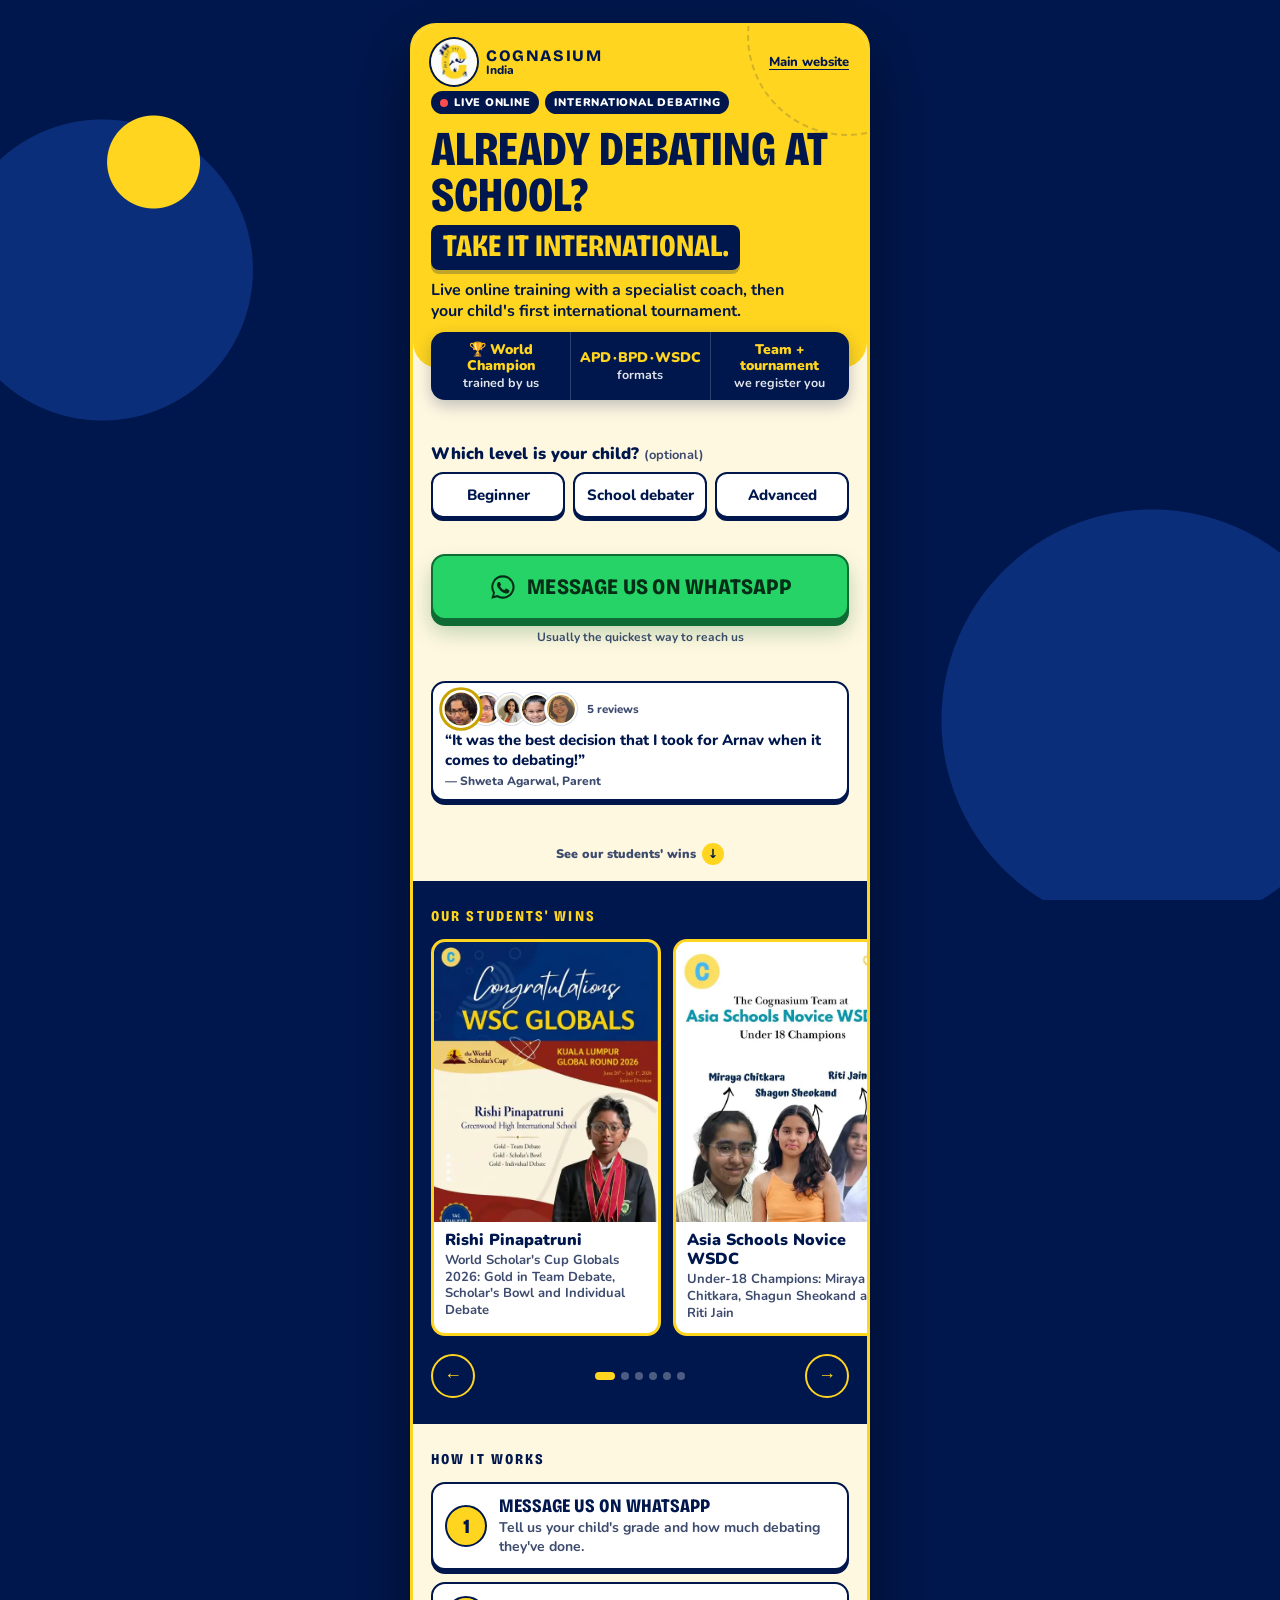
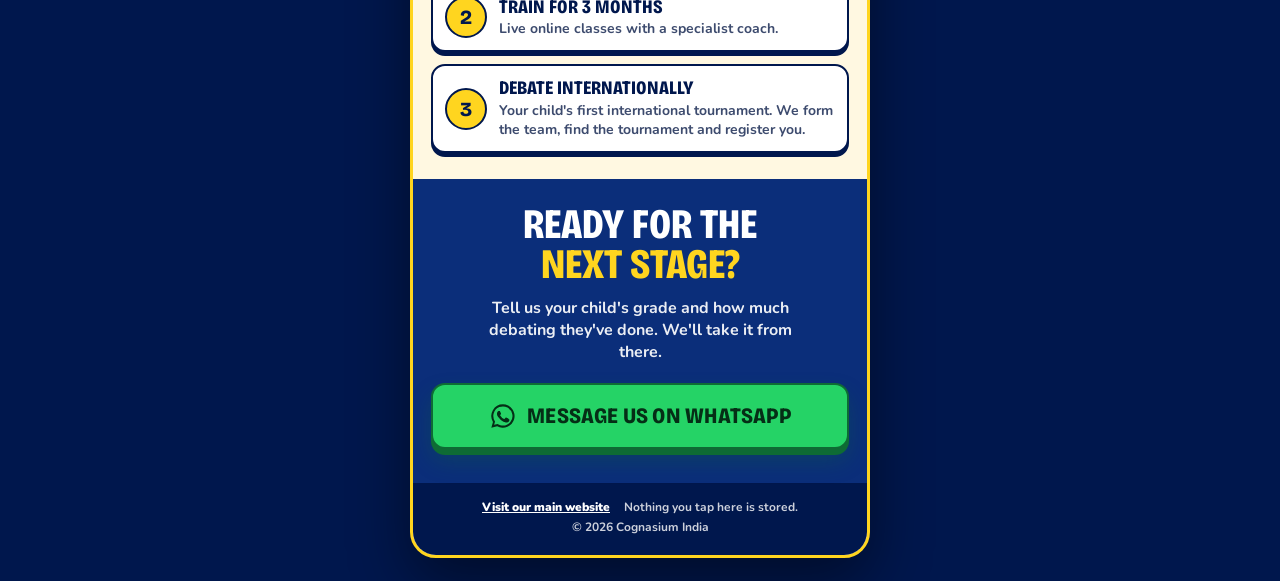
==== commit 623e4f30: "Polish ad page: clean first screen + short scroll section Screen 1 (no scroll): hero, proof bar, lev" ====
--- a/index.html
+++ b/index.html
@@ -22,7 +22,7 @@
   <!-- Settings first: the Pixel ID is read from js/config.js -->
   <script src="js/config.js"></script>
 
-  <!-- Meta Pixel Code: PageView on load (with an event_id). Lead is sent from js/main.js on the WhatsApp tap. -->
+  <!-- Meta Pixel Code: PageView on load (with an event_id). Lead is sent from js/main.js when any WhatsApp button is tapped. -->
   <script>
   !function(f,b,e,v,n,t,s)
   {if(f.fbq)return;n=f.fbq=function(){n.callMethod?
@@ -45,59 +45,94 @@
 <body>
   <svg width="0" height="0" style="position:absolute" aria-hidden="true"><symbol id="wa-path" viewBox="0 0 24 24"><path fill="currentColor" d="M12 2a10 10 0 0 0-8.6 15.1L2 22l5-1.3A10 10 0 1 0 12 2zm0 18.2c-1.5 0-3-.4-4.3-1.2l-.3-.2-3 .8.8-2.9-.2-.3A8.2 8.2 0 1 1 12 20.2zm4.5-6.1c-.2-.1-1.5-.7-1.7-.8-.2-.1-.4-.1-.6.1l-.8 1c-.1.2-.3.2-.5.1a6.7 6.7 0 0 1-3.3-2.9c-.2-.4.2-.4.7-1.3.1-.2 0-.3 0-.4l-.8-1.8c-.2-.5-.4-.4-.6-.4h-.5a1 1 0 0 0-.7.3 3 3 0 0 0-.9 2.2 5.2 5.2 0 0 0 1.1 2.7 11.8 11.8 0 0 0 4.5 4c1.7.7 2.3.8 3.2.6.5-.1 1.5-.6 1.7-1.2.2-.6.2-1.1.2-1.2-.1-.1-.3-.2-.5-.3z"/></symbol></svg>
 
-  <main class="card" id="card">
+  <main class="page" id="page">
 
-    <!-- 1. YELLOW HERO (same look as cognasiumindia.com) -->
-    <section class="hero">
-      <div class="top">
-        <span class="brand">
-          <img src="assets/img/logo-96.webp" width="44" height="44" alt="Cognasium India logo">
-          <span class="wordmark"><b>COGNASIUM</b><small>India</small></span>
-        </span>
-        <a class="main-link js-main-site" href="https://cognasiumindia.com/">Main website</a>
+    <!-- ================= SCREEN 1: everything needed to convert, no scrolling ================= -->
+    <div class="screen" id="screen">
+
+      <!-- 1. Yellow hero (same look as cognasiumindia.com) + proof bar -->
+      <div class="head">
+      <section class="hero">
+        <div class="top">
+          <span class="brand">
+            <img src="assets/img/logo-96.webp" width="44" height="44" alt="Cognasium India logo">
+            <span class="wordmark"><b>COGNASIUM</b><small>India</small></span>
+          </span>
+          <a class="main-link js-main-site" href="https://cognasiumindia.com/">Main website</a>
+        </div>
+        <ul class="chips" aria-label="Programme">
+          <li class="live"><i aria-hidden="true"></i>LIVE ONLINE</li>
+          <li>INTERNATIONAL DEBATING</li>
+        </ul>
+        <h1 class="headline">Already debating at school? <span class="accent">Take it international.</span></h1>
+        <p class="lead">Live online training with a specialist coach, then your child's first international tournament.</p>
+      </section>
+
+      <!-- 2. Proof bar (published claims) -->
+      <ul class="proofbar" aria-label="Why Cognasium">
+        <li><b>🏆 World Champion</b><span>trained by us</span></li>
+        <li><b class="nowrap">APD&#8239;·&#8239;BPD&#8239;·&#8239;WSDC</b><span>formats</span></li>
+        <li><b>Team + tournament</b><span>we register you</span></li>
+      </ul>
       </div>
-      <ul class="chips" aria-label="Programme">
-        <li class="live"><i aria-hidden="true"></i>LIVE ONLINE</li>
-        <li>INTERNATIONAL DEBATING</li>
-      </ul>
-      <h1 class="headline">Already debating at school? <span class="accent">Take it international.</span></h1>
+
+      <!-- 3. One question (optional) -->
+      <fieldset class="levels">
+        <legend>Which level is your child? <small>(optional)</small></legend>
+        <div class="level-grid" id="levels"></div>
+      </fieldset>
+
+      <!-- 4. The button -->
+      <div class="cta">
+      <a class="btn-wa js-wa" id="wa-btn" data-place="main" href="https://wa.me/919220636572" target="_blank" rel="noopener">
+        <svg viewBox="0 0 24 24" aria-hidden="true"><use href="#wa-path"/></svg>
+        <span>Message us on WhatsApp</span>
+      </a>
+      <p class="reply-note">Usually the quickest way to reach us</p>
+      </div>
+
+      <!-- 5. All five testimonials, rotating, with photos -->
+      <figure class="quote" id="quote">
+        <div class="faces" id="faces" aria-label="Choose a review"></div>
+        <div class="quote-body" aria-live="polite">
+          <blockquote id="q-text"></blockquote>
+          <figcaption id="q-name"></figcaption>
+        </div>
+      </figure>
+
+      <a class="scroll-cue" href="#wins-title"><span>See our students' wins</span><i aria-hidden="true">↓</i></a>
+    </div>
+
+    <!-- ================= BELOW THE FOLD: about one more screen ================= -->
+
+    <!-- 6. Students' wins: swipe gallery -->
+    <section class="block wins" aria-labelledby="wins-title">
+      <h2 class="section-label" id="wins-title">OUR STUDENTS' WINS</h2>
+      <div class="gallery" id="gallery" tabindex="0" aria-label="Achievement posters, swipe to see more"></div>
+      <div class="gallery-nav">
+        <button type="button" class="nav-btn" id="g-prev" aria-label="Previous poster">←</button>
+        <span class="dots" id="g-dots" aria-hidden="true"></span>
+        <button type="button" class="nav-btn" id="g-next" aria-label="Next poster">→</button>
+      </div>
     </section>
 
-    <!-- 2. PROOF BAR (published claims) -->
-    <ul class="proofbar" aria-label="Why Cognasium">
-      <li><b>🏆 World Champion</b><span>trained by us (WSDC 2025)</span></li>
-      <li><b>APD · BPD · WSDC</b><span>formats we coach</span></li>
-      <li><b>Team + tournament</b><span>we register you</span></li>
-    </ul>
-
-    <!-- 3. OUR STUDENTS' WINS (sliding posters; the only part that shrinks on short screens) -->
-    <section class="wins" aria-label="Our students' wins">
-      <p class="label">OUR STUDENTS' WINS</p>
-      <div class="wins-track" id="wins"></div>
+    <!-- 7. How it works -->
+    <section class="block how" aria-labelledby="how-title">
+      <h2 class="section-label" id="how-title">HOW IT WORKS</h2>
+      <ol class="steps" id="steps"></ol>
     </section>
 
-    <!-- 4. ONE QUESTION -->
-    <fieldset class="levels">
-      <legend>Which level is your child? <small>(optional)</small></legend>
-      <div class="level-grid" id="levels"></div>
-    </fieldset>
+    <!-- 8. Final call to action -->
+    <section class="block final" aria-labelledby="final-title">
+      <h2 class="final-title" id="final-title">Ready for the <span>next stage?</span></h2>
+      <p>Tell us your child's grade and how much debating they've done. We'll take it from there.</p>
+      <a class="btn-wa js-wa" data-place="final" href="https://wa.me/919220636572" target="_blank" rel="noopener">
+        <svg viewBox="0 0 24 24" aria-hidden="true"><use href="#wa-path"/></svg>
+        <span>Message us on WhatsApp</span>
+      </a>
+    </section>
 
-    <!-- 5. THE BUTTON -->
-    <a class="btn-wa" id="wa-btn" href="https://wa.me/919220636572" target="_blank" rel="noopener">
-      <svg viewBox="0 0 24 24" aria-hidden="true"><use href="#wa-path"/></svg>
-      <span>Message us on WhatsApp</span>
-    </a>
-
-    <!-- 6. ALL FIVE TESTIMONIALS (rotating, with photos) -->
-    <figure class="quote" id="quote">
-      <div class="faces" id="faces" aria-label="Choose a review"></div>
-      <div class="quote-body" aria-live="polite">
-        <blockquote id="q-text"></blockquote>
-        <figcaption id="q-name"></figcaption>
-      </div>
-    </figure>
-
-    <!-- 7. FOOTER -->
+    <!-- 9. Footer -->
     <footer class="foot">
       <a class="js-main-site" href="https://cognasiumindia.com/">Visit our main website</a>
       <span>Nothing you tap here is stored.</span>
@@ -105,6 +140,14 @@
     </footer>
   </main>
 
+  <!-- Sticky WhatsApp bar (phones, after the first screen) -->
+  <div class="sticky" id="sticky" aria-hidden="true">
+    <a class="btn-wa btn-sm js-wa" data-place="sticky" href="https://wa.me/919220636572" target="_blank" rel="noopener" tabindex="-1">
+      <svg viewBox="0 0 24 24" aria-hidden="true"><use href="#wa-path"/></svg>
+      <span>Message us on WhatsApp</span>
+    </a>
+  </div>
+
   <script src="js/main.js" defer></script>
 </body>
 </html>
--- a/css/styles.css
+++ b/css/styles.css
@@ -1,4 +1,6 @@
-/* Cognasium India — international debating ad page: ONE screen, no scroll.
+/* Cognasium India — international debating ad page.
+   Screen 1 = everything needed to convert (no scrolling).
+   Below it, about one more screen: students' wins, how it works, final call to action.
    Same colours, fonts, headline and 3D buttons as cognasiumindia.com. */
 :root {
   --c-yellow: #FFD51F;
@@ -13,198 +15,271 @@
   --wa-edge: #0E6B34;
   --f-display: "Bricolage Grotesque", "Arial Narrow", system-ui, sans-serif;
   --f-body: "Nunito", system-ui, -apple-system, "Segoe UI", sans-serif;
-  --gap: clamp(6px, 1.3dvh, 14px);     /* spacing scales with screen height */
-  --pad: 16px;
+  --gap: clamp(7px, 1.35dvh, 14px);   /* screen-1 spacing scales with screen height */
+  --pad: 18px;
+  --screen-h: 100svh;                 /* height of the first screen */
 }
 *, *::before, *::after { box-sizing: border-box; }
-html, body { margin: 0; height: 100%; }
+html { scroll-behavior: smooth; }
 body {
-  font-family: var(--f-body); color: var(--c-navy); background: var(--c-navy);
+  margin: 0; font-family: var(--f-body); color: var(--c-navy); background: var(--c-navy);
   -webkit-font-smoothing: antialiased; -webkit-tap-highlight-color: transparent;
 }
 img { display: block; max-width: 100%; }
-ul { list-style: none; margin: 0; padding: 0; }
+ul, ol { list-style: none; margin: 0; padding: 0; }
 a { color: inherit; }
 :focus-visible { outline: 3px solid var(--c-navy); outline-offset: 3px; border-radius: 6px; }
 
-/* ---------- Card: the whole phone screen; a centred card on desktop ---------- */
-.card {
-  height: 100vh; height: 100dvh; width: 100%; margin: 0 auto;
-  display: flex; flex-direction: column; gap: var(--gap);
-  background: var(--c-cream);
-  padding-bottom: max(clamp(8px, 1.4dvh, 16px), env(safe-area-inset-bottom));
-  overflow-y: auto;            /* fallback only: scrolls if a screen is shorter than the content */
-  overscroll-behavior: contain;
-}
-.card > * { flex-shrink: 0; }
-.card > :not(.hero):not(.proofbar) { margin-left: var(--pad); margin-right: var(--pad); }
-
-/* ---------- 1. Yellow hero ---------- */
+.page { width: 100%; margin: 0 auto; background: var(--c-cream); overflow: hidden; }
+
+/* =================== SCREEN 1 =================== */
+.screen {
+  height: var(--screen-h); min-height: 520px;
+  display: flex; flex-direction: column; justify-content: space-between; gap: var(--gap);
+  padding-bottom: clamp(6px, 1.2dvh, 12px);
+}
+.screen > * { flex-shrink: 0; }
+.screen > :not(.head) { margin-left: var(--pad); margin-right: var(--pad); }
+.head { display: flex; flex-direction: column; }
+.head .proofbar { margin-left: var(--pad); margin-right: var(--pad); }
+
+/* --- 1. Yellow hero --- */
 .hero {
-  position: relative; background: var(--c-yellow);
-  padding: clamp(8px, 1.6dvh, 16px) var(--pad) clamp(30px, 4.6dvh, 42px);
-  overflow: hidden;
-}
-.hero::before, .hero::after { /* soft rings, like the main site's hero decoration */
-  content: ""; position: absolute; border-radius: 50%; border: 2px dashed rgba(0, 23, 77, .18); pointer-events: none;
-}
-.hero::before { width: 180px; height: 180px; right: -60px; top: -50px; animation: spin 40s linear infinite; }
-.hero::after  { width: 90px; height: 90px; right: 40px; bottom: -40px; border-style: solid; border-color: rgba(255, 255, 255, .5); }
+  position: relative; overflow: hidden; background: var(--c-yellow);
+  padding: clamp(8px, 1.5dvh, 16px) var(--pad) clamp(34px, 5dvh, 46px);
+  border-radius: 0 0 26px 26px;
+}
+.hero::before { /* one soft dashed ring in the corner, like the main site */
+  content: ""; position: absolute; width: 200px; height: 200px; right: -80px; top: -90px; border-radius: 50%;
+  border: 2px dashed rgba(0, 23, 77, .18); pointer-events: none; animation: spin 40s linear infinite;
+}
 .top { position: relative; display: flex; align-items: center; justify-content: space-between; gap: 10px; }
-.brand { display: flex; align-items: center; gap: 8px; }
-.brand img { width: clamp(34px, 5.4dvh, 46px); height: auto; }
+.brand { display: flex; align-items: center; gap: 9px; }
+.brand img { width: clamp(36px, 5.4dvh, 46px); height: auto; border-radius: 50%; box-shadow: 0 0 0 2px var(--c-navy); }
 .wordmark { display: flex; flex-direction: column; line-height: 1; }
 .wordmark b { font-family: var(--f-display); font-weight: 800; letter-spacing: .1em; font-size: 16px; }
-.wordmark small { font-size: 12px; font-weight: 700; }
+.wordmark small { font-size: 12px; font-weight: 800; }
 .main-link { font-size: 13px; font-weight: 800; text-underline-offset: 3px; min-height: 44px; display: inline-flex; align-items: center; }
 
-.chips { position: relative; display: flex; flex-wrap: wrap; gap: 6px; margin: clamp(2px, .8dvh, 8px) 0 clamp(6px, 1.2dvh, 12px); }
+.chips { position: relative; display: flex; flex-wrap: wrap; gap: 6px; margin: clamp(2px, .7dvh, 8px) 0 clamp(8px, 1.3dvh, 12px); }
 .chips li {
-  font-size: 11px; font-weight: 900; letter-spacing: .08em; background: var(--c-navy); color: #fff;
-  padding: 4px 10px; border-radius: 999px; display: inline-flex; align-items: center; gap: 6px;
+  display: inline-flex; align-items: center; gap: 6px;
+  font-size: clamp(9.5px, 2.75vw, 11px); font-weight: 900; letter-spacing: .07em; background: var(--c-navy); color: #fff;
+  padding: 4px 9px; border-radius: 999px;
 }
 .chips .live i { width: 8px; height: 8px; border-radius: 50%; background: #FF4D4D; animation: pulse 1.6s ease-in-out infinite; }
 
 .headline {
   position: relative; margin: 0; color: var(--c-navy);
   font-family: var(--f-display); font-weight: 800; font-stretch: 78%; text-transform: uppercase;
-  line-height: .95; letter-spacing: -.005em;
-  font-size: clamp(30px, min(10.5vw, 5.6dvh), 50px);
-}
-.headline .accent {  /* navy box with yellow text, as on the main site */
-  display: inline-block; margin-top: 6px; background: var(--c-navy); color: var(--c-yellow);
-  padding: 4px 10px 6px; border-radius: 6px; font-size: .62em; line-height: 1.05;
-  position: relative; overflow: hidden;
+  line-height: .95; font-size: clamp(30px, min(10.6vw, 5.4dvh), 50px);
+}
+.headline .accent {
+  display: table; margin-top: 7px; background: var(--c-navy); color: var(--c-yellow);
+  padding: 5px 12px 7px; border-radius: 8px; font-size: .64em; line-height: 1.05;
+  position: relative; overflow: hidden; box-shadow: 0 4px 0 rgba(0, 23, 77, .25);
 }
 .headline .accent::after { /* shine sweep */
   content: ""; position: absolute; top: 0; bottom: 0; left: -60%; width: 40%;
   background: linear-gradient(100deg, transparent, rgba(255, 255, 255, .35), transparent);
   transform: skewX(-20deg); animation: sheen 4s ease-in-out 1s infinite;
 }
-
-/* ---------- 2. Navy proof bar overlapping the hero ---------- */
+.lead {
+  position: relative; margin: clamp(6px, 1.1dvh, 12px) 0 0; font-weight: 700;
+  font-size: clamp(13.5px, min(3.8vw, 2.05dvh), 16px); line-height: 1.35; max-width: 36ch;
+}
+
+/* --- 2. Proof bar overlapping the hero --- */
 .proofbar {
-  position: relative; z-index: 1; margin: calc(-1 * clamp(22px, 3.6dvh, 32px) - var(--gap)) var(--pad) 0;
+  position: relative; z-index: 1; margin-top: calc(-1 * clamp(26px, 4dvh, 36px));
   display: grid; grid-template-columns: repeat(3, 1fr);
-  background: var(--c-navy); color: #fff; border-radius: 12px; border: 2px solid var(--c-navy);
-  box-shadow: 0 6px 0 rgba(0, 23, 77, .25);
-}
-.proofbar li { padding: clamp(6px, 1dvh, 10px) 6px; text-align: center; line-height: 1.15; }
-.proofbar li + li { border-left: 1px solid rgba(255, 255, 255, .2); }
-.proofbar b { display: block; color: var(--c-yellow); font-weight: 900; font-size: clamp(11.5px, min(3.3vw, 1.9dvh), 14px); }
-.proofbar span { display: block; font-size: clamp(10px, min(2.8vw, 1.55dvh), 12px); font-weight: 700; opacity: .9; margin-top: 2px; }
-
-/* ---------- 3. Students' wins (flexible: shrinks first, hides on very short screens) ---------- */
-.wins { flex: 1 1 0; min-height: 0; max-height: 26dvh; display: flex; flex-direction: column; gap: 4px; }
-.label { margin: 0; font-size: 11px; font-weight: 900; letter-spacing: .12em; color: var(--c-muted); }
-.wins-track {
-  flex: 1 1 auto; min-height: 0; display: flex; gap: 8px; width: max-content;
-  animation: slide 38s linear infinite;
-}
-.wins { overflow: hidden; }
-.wins:hover .wins-track { animation-play-state: paused; }
-.wins-track img {
-  height: 100%; width: auto; aspect-ratio: 4 / 5; object-fit: cover; object-position: top;
-  border-radius: 10px; border: 2.5px solid var(--c-navy); background: #fff;
-}
-
-/* ---------- 4. Level question ---------- */
-.levels { border: 0; padding: 0; min-width: 0; }
-.levels legend { padding: 0; margin-bottom: 6px; font-weight: 900; font-size: clamp(13.5px, min(3.9vw, 2.2dvh), 16px); }
-.levels legend small { font-weight: 700; color: var(--c-muted); font-size: .8em; }
+  background: var(--c-navy); color: #fff; border-radius: 14px;
+  box-shadow: 0 6px 16px rgba(0, 23, 77, .25);
+}
+.proofbar li { padding: clamp(7px, 1.1dvh, 11px) 4px; text-align: center; line-height: 1.15; display: flex; flex-direction: column; justify-content: center; }
+.proofbar li + li { border-left: 1px solid rgba(255, 255, 255, .18); }
+.proofbar b { color: var(--c-yellow); font-weight: 900; font-size: clamp(11.5px, min(3.2vw, 1.85dvh), 14px); text-wrap: balance; }
+.proofbar b.nowrap { white-space: nowrap; letter-spacing: -.01em; }
+.proofbar span { font-size: clamp(10.5px, min(2.9vw, 1.6dvh), 12.5px); font-weight: 700; opacity: .88; margin-top: 2px; }
+
+/* --- 3. Level chips --- */
+.levels { border: 0; padding: 0; min-width: 0; margin-top: clamp(0px, .6dvh, 6px); }
+.levels legend { padding: 0; margin-bottom: 7px; font-weight: 900; font-size: clamp(14px, min(4vw, 2.2dvh), 16.5px); }
+.levels legend small { font-weight: 700; color: var(--c-muted); font-size: .78em; }
 .level-grid { display: grid; grid-template-columns: repeat(3, 1fr); gap: 8px; }
 .level {
-  min-height: 44px; padding: 6px 4px; border-radius: 12px; cursor: pointer;
+  min-height: 46px; padding: 6px 4px; border-radius: 12px; cursor: pointer;
   border: 2px solid var(--c-navy); background: #fff; color: var(--c-navy);
-  font: inherit; font-weight: 800; font-size: clamp(12.5px, min(3.6vw, 2dvh), 15px); line-height: 1.1;
-  box-shadow: 0 3px 0 var(--c-navy); transition: transform .12s ease, box-shadow .12s ease, background .15s ease;
-}
-.level:hover { transform: translateY(-1px); }
-.level[aria-pressed="true"] { background: var(--c-navy); color: var(--c-yellow); transform: translateY(3px); box-shadow: 0 0 0 var(--c-navy); }
+  font: inherit; font-weight: 800; font-size: clamp(13px, min(3.7vw, 2dvh), 15px); line-height: 1.1;
+  box-shadow: 0 3px 0 var(--c-navy); transition: background .15s ease, color .15s ease, transform .12s ease;
+}
+.level:hover { background: #FFFDF2; transform: translateY(-1px); }
+.level[aria-pressed="true"] { background: var(--c-navy); color: var(--c-yellow); }
 .level[aria-pressed="true"]::before { content: "✓ "; }
 
-/* ---------- 5. Big 3D WhatsApp button ---------- */
+/* --- 4. Big 3D WhatsApp button --- */
 .btn-wa {
   position: relative; overflow: hidden; isolation: isolate;
   display: flex; align-items: center; justify-content: center; gap: 10px;
-  min-height: clamp(54px, 8dvh, 66px); padding: 10px 18px; border-radius: 14px;
-  background: var(--wa); color: var(--wa-text); text-decoration: none;
-  border: 2.5px solid var(--wa-edge);
+  min-height: clamp(56px, 8.2dvh, 66px); padding: 10px 18px; border-radius: 14px;
+  background: var(--wa); color: var(--wa-text); text-decoration: none; border: 2.5px solid var(--wa-edge);
   font-family: var(--f-display); font-weight: 800; font-stretch: 85%; text-transform: uppercase;
-  font-size: clamp(18px, min(5.4vw, 3dvh), 23px); letter-spacing: .02em;
-  box-shadow: 0 6px 0 var(--wa-edge), 0 10px 20px rgba(14, 107, 52, .3);
+  font-size: clamp(16px, min(4.8vw, 2.9dvh), 22px); letter-spacing: .01em; white-space: nowrap;
+  box-shadow: 0 6px 0 var(--wa-edge), 0 12px 22px rgba(14, 107, 52, .28);
   transition: transform .12s ease, box-shadow .12s ease;
-  animation: nudge 5s ease-in-out 2.5s infinite;
 }
 .btn-wa svg { width: 28px; height: 28px; flex: none; }
-.btn-wa:hover { transform: translateY(-2px); box-shadow: 0 8px 0 var(--wa-edge), 0 14px 24px rgba(14, 107, 52, .32); }
-.btn-wa:active { transform: translateY(6px); box-shadow: 0 0 0 var(--wa-edge); animation: none; }
+.btn-wa:hover { transform: translateY(-2px); box-shadow: 0 8px 0 var(--wa-edge), 0 16px 26px rgba(14, 107, 52, .3); }
+.btn-wa:active { transform: translateY(6px); box-shadow: 0 0 0 var(--wa-edge); }
 .btn-wa::after { /* shine loop */
   content: ""; position: absolute; top: -40%; bottom: -40%; left: -60%; width: 40%; z-index: -1;
   background: linear-gradient(100deg, transparent, rgba(255, 255, 255, .7), transparent);
   transform: skewX(-20deg); animation: shine 3.2s ease-in-out infinite;
 }
-
-/* ---------- 6. Testimonials: 5 faces + rotating quote ---------- */
+#wa-btn { animation: nudge 5s ease-in-out 2.5s infinite; }
+#wa-btn:active { animation: none; }
+.reply-note { margin: 9px 0 0; text-align: center; font-size: 12px; font-weight: 700; color: var(--c-muted); }
+
+/* --- 5. Testimonials: overlapping faces + rotating quote --- */
 .quote {
-  margin-top: 0; margin-bottom: 0; display: grid; grid-template-columns: auto 1fr; gap: 10px; align-items: center;
-  background: #fff; border: 2px solid var(--c-navy); border-radius: 12px; padding: 8px 10px;
-  box-shadow: 0 4px 0 var(--c-navy);
-}
-.faces { display: grid; grid-template-columns: repeat(3, 26px); gap: 3px; }
+  margin-top: 0; margin-bottom: 0; background: #fff; border: 2px solid var(--c-navy); border-radius: 14px;
+  padding: 10px 12px; box-shadow: 0 4px 0 var(--c-navy);
+  display: flex; flex-direction: column; gap: 6px;
+}
+.faces { display: flex; align-items: center; }
 .face {
-  width: 26px; height: 26px; padding: 0; border-radius: 50%; overflow: hidden; cursor: pointer;
-  border: 2px solid transparent; background: var(--c-yellow); opacity: .55; transition: opacity .2s, border-color .2s;
-}
+  width: 32px; height: 32px; padding: 0; margin-left: -7px; border-radius: 50%; overflow: hidden; cursor: pointer;
+  border: 2.5px solid #fff; background: var(--c-yellow); box-shadow: 0 0 0 1px var(--c-border);
+  transition: transform .2s ease, box-shadow .2s ease; position: relative;
+}
+.face:first-child { margin-left: 0; }
 .face img { width: 100%; height: 100%; object-fit: cover; }
-.face[aria-current="true"] { opacity: 1; border-color: var(--c-yellow-dark); }
-.quote-body { min-height: clamp(48px, 7.2dvh, 60px); transition: opacity .4s ease; }
+.face[aria-current="true"] { transform: scale(1.18); z-index: 1; box-shadow: 0 0 0 2.5px var(--c-yellow-dark); }
+.faces::after { content: "5 reviews"; margin-left: 10px; font-size: 11.5px; font-weight: 800; color: var(--c-muted); }
+.quote-body { min-height: clamp(44px, 6.6dvh, 56px); transition: opacity .4s ease; }
 .quote-body.fading { opacity: 0; }
 .quote blockquote {
-  margin: 0; font-size: clamp(12px, min(3.4vw, 1.9dvh), 14.5px); font-weight: 800; line-height: 1.3;
-  display: -webkit-box; -webkit-line-clamp: 3; -webkit-box-orient: vertical; overflow: hidden;
-}
-.quote figcaption { margin-top: 2px; font-size: 11.5px; font-weight: 800; color: var(--c-muted); }
-
-/* ---------- 7. Footer ---------- */
+  margin: 0; font-size: clamp(12.5px, min(3.5vw, 1.95dvh), 15px); font-weight: 800; line-height: 1.3;
+  display: -webkit-box; -webkit-line-clamp: 2; -webkit-box-orient: vertical; overflow: hidden;
+}
+.quote figcaption { margin-top: 3px; font-size: 12px; font-weight: 800; color: var(--c-muted); }
+
+/* --- scroll cue --- */
+.scroll-cue {
+  align-self: center; display: inline-flex; align-items: center; gap: 6px;
+  font-size: 12.5px; font-weight: 900; text-decoration: none; color: var(--c-muted); min-height: 32px;
+}
+.scroll-cue i { font-style: normal; display: inline-grid; place-items: center; width: 22px; height: 22px; border-radius: 50%; background: var(--c-yellow); color: var(--c-navy); animation: bob 1.8s ease-in-out infinite; }
+
+/* =================== BELOW THE FOLD =================== */
+.block { padding: 26px var(--pad); }
+.section-label {
+  margin: 0 0 14px; font-family: var(--f-display); font-weight: 800; font-stretch: 78%;
+  font-size: 15px; letter-spacing: .14em;
+}
+
+/* --- 6. Wins gallery (swipe) --- */
+.wins { background: var(--c-navy); color: #fff; }
+.wins .section-label { color: var(--c-yellow); }
+.gallery {
+  display: flex; gap: 12px; overflow-x: auto; scroll-snap-type: x mandatory; scroll-padding: 0 var(--pad);
+  margin: 0 calc(-1 * var(--pad)); padding: 0 var(--pad) 6px; scrollbar-width: none;
+}
+.gallery::-webkit-scrollbar { display: none; }
+.win {
+  flex: 0 0 58%; max-width: 230px; scroll-snap-align: start; margin: 0;
+  background: #fff; color: var(--c-navy); border-radius: 14px; overflow: hidden; border: 3px solid var(--c-yellow);
+}
+.win img { width: 100%; height: auto; aspect-ratio: 4 / 5; object-fit: cover; object-position: top; }
+.win figcaption { padding: 9px 11px 11px; }
+.win strong { display: block; font-weight: 900; line-height: 1.2; }
+.win span { display: block; font-size: 13px; font-weight: 700; color: var(--c-muted); margin-top: 2px; line-height: 1.3; }
+.gallery-nav { display: flex; align-items: center; justify-content: space-between; margin-top: 12px; }
+.nav-btn {
+  width: 44px; height: 44px; border-radius: 50%; border: 2px solid var(--c-yellow); background: transparent;
+  color: var(--c-yellow); font-size: 18px; font-weight: 900; cursor: pointer;
+}
+.nav-btn:hover { background: var(--c-yellow); color: var(--c-navy); }
+.dots { display: flex; gap: 6px; }
+.dots i { width: 8px; height: 8px; border-radius: 50%; background: rgba(255, 255, 255, .3); transition: background .2s, width .2s; }
+.dots i.on { background: var(--c-yellow); width: 20px; border-radius: 4px; }
+
+/* --- 7. How it works --- */
+.steps { display: grid; gap: 12px; counter-reset: s; }
+.steps li {
+  display: grid; grid-template-columns: 42px 1fr; gap: 12px; align-items: center;
+  background: #fff; border: 2px solid var(--c-navy); border-radius: 14px; padding: 12px; box-shadow: 0 4px 0 var(--c-navy);
+}
+.steps li::before {
+  counter-increment: s; content: counter(s);
+  width: 42px; height: 42px; border-radius: 50%; background: var(--c-yellow); border: 2px solid var(--c-navy);
+  display: grid; place-items: center; font-family: var(--f-display); font-weight: 800; font-size: 20px;
+}
+.steps strong { display: block; font-family: var(--f-display); font-weight: 800; font-stretch: 78%; font-size: 19px; text-transform: uppercase; line-height: 1.05; }
+.steps span { display: block; font-size: 14px; font-weight: 700; color: var(--c-muted); margin-top: 3px; }
+
+/* --- 8. Final call to action --- */
+.final { background: var(--c-navy-2); color: #fff; text-align: center; padding-bottom: 34px; }
+.final-title {
+  margin: 0; font-family: var(--f-display); font-weight: 800; font-stretch: 78%; text-transform: uppercase;
+  font-size: clamp(32px, 9vw, 42px); line-height: .95;
+}
+.final-title span { display: block; color: var(--c-yellow); }
+.final p { margin: 12px auto 20px; font-weight: 700; max-width: 34ch; opacity: .92; }
+
+/* --- 9. Footer --- */
 .foot {
-  margin-top: auto; display: flex; flex-wrap: wrap; justify-content: center; gap: 2px 12px;
-  font-size: 11px; font-weight: 700; color: var(--c-muted); text-align: center;
-}
-.foot a { font-weight: 900; color: var(--c-navy); }
-
-/* ---------- Short screens ---------- */
-@media (max-height: 600px) { .chips { display: none; } }
-@media (max-height: 540px) { .wins { display: none; } }
-
-/* ---------- Desktop / tablet: centred phone-width card on a branded background ---------- */
+  display: flex; flex-wrap: wrap; justify-content: center; gap: 4px 14px; padding: 16px var(--pad) 84px;
+  background: var(--c-navy); color: rgba(255, 255, 255, .8); font-size: 12px; font-weight: 700; text-align: center;
+}
+.foot a { color: #fff; font-weight: 900; }
+
+/* --- Sticky WhatsApp bar (phones) --- */
+.sticky {
+  position: fixed; left: 0; right: 0; bottom: 0; z-index: 20;
+  padding: 10px 14px max(10px, env(safe-area-inset-bottom));
+  background: rgba(255, 248, 225, .96); border-top: 2px solid var(--c-navy);
+  transform: translateY(110%); transition: transform .3s ease;
+}
+.sticky.show { transform: none; }
+.btn-sm { min-height: 50px; font-size: 17px; box-shadow: 0 5px 0 var(--wa-edge); }
+.btn-sm svg { width: 24px; height: 24px; }
+
+/* =================== Short screens =================== */
+@media (max-height: 640px) { .lead { display: none; } }
+@media (max-height: 560px) { .chips { display: none; } .reply-note { display: none; } }
+
+/* =================== Desktop / tablet: centred phone-width page =================== */
 @media (min-width: 600px) {
   body {
-    display: grid; place-items: center; min-height: 100dvh; padding: 2dvh 16px;
+    padding: 2.5vh 16px;
     background:
       radial-gradient(circle at 12% 18%, #FFD51F 0 46px, transparent 47px),
       radial-gradient(circle at 8% 30%, #0B2E7A 0 150px, transparent 151px),
       radial-gradient(circle at 90% 80%, #0B2E7A 0 210px, transparent 211px),
       radial-gradient(circle at 86% 70%, #FFD51F 0 26px, transparent 27px),
       var(--c-navy);
+    background-attachment: fixed;
   }
-  .card {
-    width: min(440px, 100%); height: min(96dvh, 920px);
-    border-radius: 24px; border: 3px solid var(--c-yellow); overflow-x: hidden;
+  .page {
+    --screen-h: calc(100svh - 5vh);
+    width: min(460px, 100%); border-radius: 26px; border: 3px solid var(--c-yellow);
     box-shadow: 0 24px 60px rgba(0, 0, 0, .45);
   }
-  .card { --pad: 20px; }
-}
-
-/* ---------- Motion ---------- */
-@keyframes slide { to { transform: translateX(-50%); } }
+  .hero { border-radius: 0 0 26px 26px; }
+  .foot { padding-bottom: 20px; }
+  .sticky { display: none; }
+}
+
+/* =================== Motion =================== */
 @keyframes spin { to { transform: rotate(360deg); } }
 @keyframes pulse { 0%, 100% { opacity: 1; transform: scale(1); } 50% { opacity: .4; transform: scale(.8); } }
 @keyframes shine { 0%, 55% { left: -60%; } 100% { left: 130%; } }
 @keyframes sheen { 0%, 60% { left: -60%; } 100% { left: 130%; } }
 @keyframes nudge { 0%, 88%, 100% { transform: translateY(0); } 92% { transform: translateY(-4px); } 96% { transform: translateY(0); } }
+@keyframes bob { 0%, 100% { transform: translateY(0); } 50% { transform: translateY(3px); } }
 @media (prefers-reduced-motion: reduce) {
+  html { scroll-behavior: auto; }
   *, *::before, *::after { animation: none !important; transition: none !important; }
   .btn-wa:hover, .level:hover { transform: none; }
-  .wins { overflow-x: auto; }
-}
+}
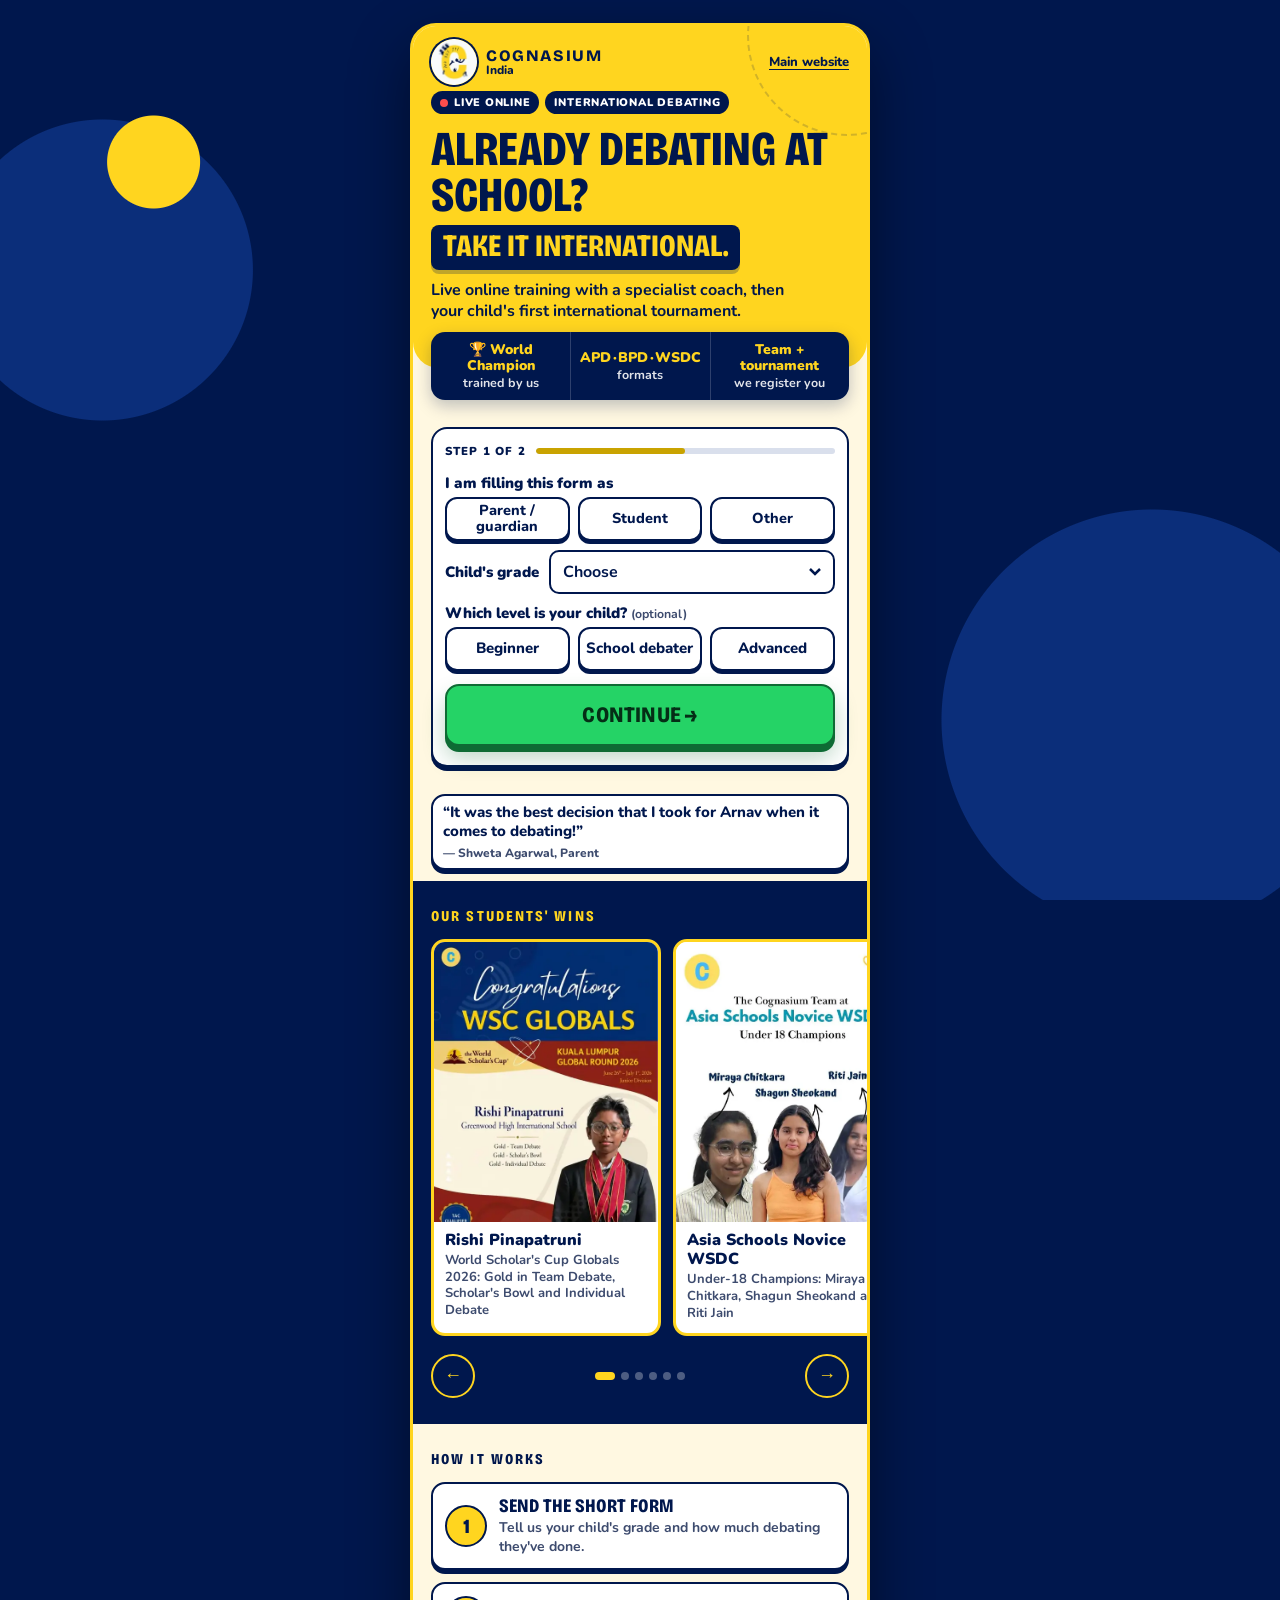
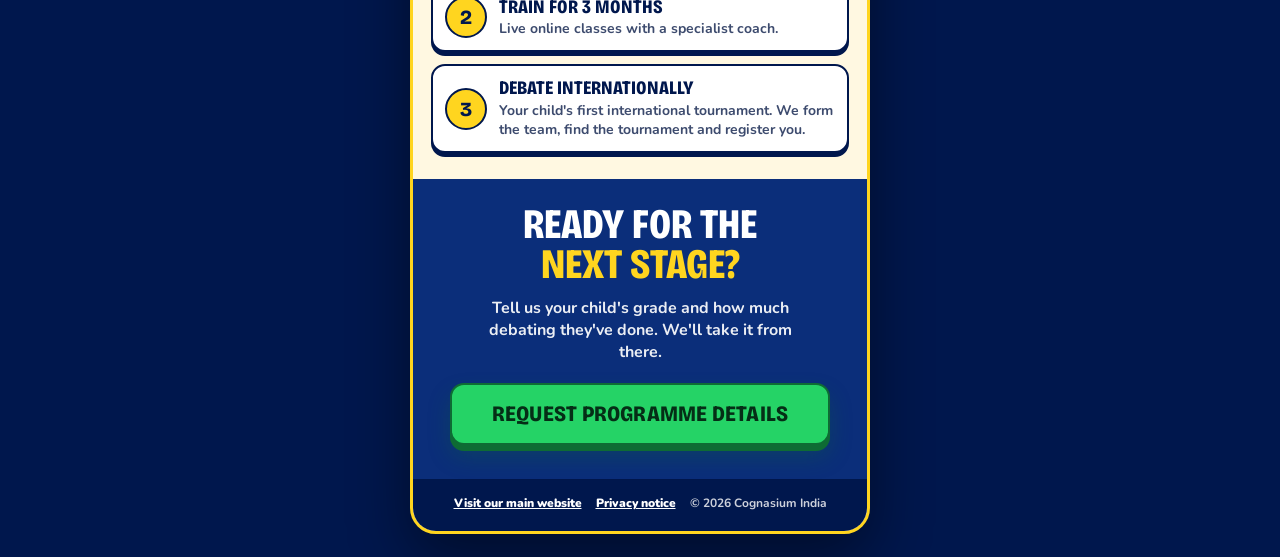
==== commit bdae22ad: "Replace WhatsApp with a 2-step enquiry form that emails leads The WhatsApp button brought junk (rand" ====
--- a/index.html
+++ b/index.html
@@ -4,11 +4,11 @@
   <meta charset="utf-8">
   <meta name="viewport" content="width=device-width, initial-scale=1, viewport-fit=cover">
   <title>Already debating at school? Take it international. | Cognasium India</title>
-  <meta name="description" content="Live online debate training with a specialist coach, then your child's first international tournament. Message Cognasium India on WhatsApp.">
+  <meta name="description" content="Live online debate training with a specialist coach, then your child's first international tournament. Request the programme details.">
   <!-- Ad-only page: kept out of Google. The main site (cognasiumindia.com) is the indexed page. -->
   <meta name="robots" content="noindex, nofollow">
   <meta property="og:title" content="Already debating at school? Take it international. | Cognasium India">
-  <meta property="og:description" content="Live online debate training. Message us on WhatsApp.">
+  <meta property="og:description" content="Live online debate training. Request the programme details.">
   <meta property="og:image" content="https://cognasiumindia.com/assets/img/og-image.jpg">
   <meta name="theme-color" content="#FFD51F">
 
@@ -22,7 +22,7 @@
   <!-- Settings first: the Pixel ID is read from js/config.js -->
   <script src="js/config.js"></script>
 
-  <!-- Meta Pixel Code: PageView on load (with an event_id). Lead is sent from js/main.js when any WhatsApp button is tapped. -->
+  <!-- Meta Pixel Code: PageView on load (with an event_id). Lead is sent from js/main.js only after the enquiry form is sent successfully. -->
   <script>
   !function(f,b,e,v,n,t,s)
   {if(f.fbq)return;n=f.fbq=function(){n.callMethod?
@@ -43,12 +43,10 @@
   <!-- End Meta Pixel Code -->
 </head>
 <body>
-  <svg width="0" height="0" style="position:absolute" aria-hidden="true"><symbol id="wa-path" viewBox="0 0 24 24"><path fill="currentColor" d="M12 2a10 10 0 0 0-8.6 15.1L2 22l5-1.3A10 10 0 1 0 12 2zm0 18.2c-1.5 0-3-.4-4.3-1.2l-.3-.2-3 .8.8-2.9-.2-.3A8.2 8.2 0 1 1 12 20.2zm4.5-6.1c-.2-.1-1.5-.7-1.7-.8-.2-.1-.4-.1-.6.1l-.8 1c-.1.2-.3.2-.5.1a6.7 6.7 0 0 1-3.3-2.9c-.2-.4.2-.4.7-1.3.1-.2 0-.3 0-.4l-.8-1.8c-.2-.5-.4-.4-.6-.4h-.5a1 1 0 0 0-.7.3 3 3 0 0 0-.9 2.2 5.2 5.2 0 0 0 1.1 2.7 11.8 11.8 0 0 0 4.5 4c1.7.7 2.3.8 3.2.6.5-.1 1.5-.6 1.7-1.2.2-.6.2-1.1.2-1.2-.1-.1-.3-.2-.5-.3z"/></symbol></svg>
-
   <main class="page" id="page">
 
     <!-- ================= SCREEN 1: everything needed to convert, no scrolling ================= -->
-    <div class="screen" id="screen">
+    <div class="screen" id="screen" data-step="1">
 
       <!-- 1. Yellow hero (same look as cognasiumindia.com) + proof bar -->
       <div class="head">
@@ -76,20 +74,87 @@
       </ul>
       </div>
 
-      <!-- 3. One question (optional) -->
-      <fieldset class="levels">
-        <legend>Which level is your child? <small>(optional)</small></legend>
-        <div class="level-grid" id="levels"></div>
-      </fieldset>
-
-      <!-- 4. The button -->
-      <div class="cta">
-      <a class="btn-wa js-wa" id="wa-btn" data-place="main" href="https://wa.me/919220636572" target="_blank" rel="noopener">
-        <svg viewBox="0 0 24 24" aria-hidden="true"><use href="#wa-path"/></svg>
-        <span>Message us on WhatsApp</span>
-      </a>
-      <p class="reply-note">Usually the quickest way to reach us</p>
-      </div>
+      <!-- 3. Enquiry form: 2 steps in one card, then a thank-you panel -->
+      <form class="enquiry" id="enquiry" novalidate aria-labelledby="progress-label">
+        <div class="progress">
+          <button type="button" class="back" id="back" hidden>&larr; Back</button>
+          <span class="progress-label" id="progress-label" tabindex="-1">Step 1 of 2</span>
+          <span class="progress-bar" aria-hidden="true"><i></i></span>
+        </div>
+
+        <!-- Step 1: who is filling it in + about the child -->
+        <div class="step" id="step-1">
+          <fieldset class="choice">
+            <legend>I am filling this form as</legend>
+            <div class="chip-grid" id="roles"></div>
+            <p class="err" id="err-role"></p>
+          </fieldset>
+          <label class="check adult" id="adult-wrap" hidden>
+            <input type="checkbox" id="adult" aria-describedby="err-adult">
+            <span>I am 18 or older</span>
+          </label>
+          <p class="err" id="err-adult"></p>
+          <p class="notice" id="student-stop" tabindex="-1" role="status" hidden></p>
+          <div class="field inline">
+            <label for="grade">Child's grade</label>
+            <select id="grade" name="grade" required aria-describedby="err-grade"></select>
+          </div>
+          <p class="err" id="err-grade"></p>
+          <fieldset class="levels">
+            <legend>Which level is your child? <small>(optional)</small></legend>
+            <div class="level-grid" id="levels"></div>
+          </fieldset>
+          <button type="submit" class="btn-go" id="next-btn">Continue &rarr;</button>
+        </div>
+
+        <!-- Step 2: parent's contact details -->
+        <div class="step" id="step-2" hidden>
+          <div class="field">
+            <label for="name">Parent or guardian's full name</label>
+            <input id="name" name="name" type="text" autocomplete="name" maxlength="60" required aria-describedby="err-name">
+            <p class="err" id="err-name"></p>
+          </div>
+          <div class="row2">
+            <div class="field">
+              <label for="mobile">Mobile number</label>
+              <div class="tel"><b aria-hidden="true">+91</b>
+                <input id="mobile" name="mobile" type="tel" inputmode="numeric" autocomplete="tel-national" maxlength="14" required aria-describedby="err-mobile">
+              </div>
+            </div>
+            <div class="field">
+              <label for="city">City <small>(optional)</small></label>
+              <input id="city" name="city" type="text" autocomplete="address-level2" maxlength="40" aria-describedby="err-city">
+            </div>
+          </div>
+          <p class="err" id="err-mobile"></p>
+          <p class="err" id="err-city"></p>
+          <div class="field">
+            <label for="email">Email</label>
+            <input id="email" name="email" type="email" inputmode="email" autocomplete="email" maxlength="100" required aria-describedby="err-email">
+            <p class="err" id="err-email"></p>
+          </div>
+          <!-- Honeypot: hidden from people, bots fill it in -->
+          <div class="hp" aria-hidden="true"><label for="website">Website</label><input id="website" name="website" type="text" tabindex="-1" autocomplete="off"></div>
+          <label class="check">
+            <input type="checkbox" id="consent" name="consent" required aria-describedby="err-consent">
+            <span>I'm the parent or guardian and agree that Cognasium India may contact me about this programme. I have read the <a href="privacy.html" target="_blank" rel="noopener">privacy notice</a>.</span>
+          </label>
+          <p class="err" id="err-consent"></p>
+          <div class="captcha" id="captcha"></div>
+          <button type="submit" class="btn-go" id="submit-btn">Request programme details</button>
+          <p class="hint">Goes straight to the Cognasium India team. No payment needed.</p>
+        </div>
+
+        <!-- Thank you -->
+        <div class="step done" id="step-done" hidden>
+          <span class="tick" aria-hidden="true">&#10003;</span>
+          <h2 id="done-title" tabindex="-1">Thank you!</h2>
+          <p>Your enquiry has reached the Cognasium India team.</p>
+          <p class="next"><b>What happens next:</b> the team will reply to the email address or mobile number you gave us.</p>
+        </div>
+
+        <p class="form-status" id="form-status" aria-live="assertive"></p>
+      </form>
 
       <!-- 5. All five testimonials, rotating, with photos -->
       <figure class="quote" id="quote">
@@ -126,26 +191,20 @@
     <section class="block final" aria-labelledby="final-title">
       <h2 class="final-title" id="final-title">Ready for the <span>next stage?</span></h2>
       <p>Tell us your child's grade and how much debating they've done. We'll take it from there.</p>
-      <a class="btn-wa js-wa" data-place="final" href="https://wa.me/919220636572" target="_blank" rel="noopener">
-        <svg viewBox="0 0 24 24" aria-hidden="true"><use href="#wa-path"/></svg>
-        <span>Message us on WhatsApp</span>
-      </a>
+      <a class="btn-go js-to-form" href="#enquiry">Request programme details</a>
     </section>
 
     <!-- 9. Footer -->
     <footer class="foot">
       <a class="js-main-site" href="https://cognasiumindia.com/">Visit our main website</a>
-      <span>Nothing you tap here is stored.</span>
+      <a href="privacy.html">Privacy notice</a>
       <span>© <span id="year">2026</span> Cognasium India</span>
     </footer>
   </main>
 
-  <!-- Sticky WhatsApp bar (phones, after the first screen) -->
+  <!-- Sticky bar (phones, after the first screen): takes you back up to the form -->
   <div class="sticky" id="sticky" aria-hidden="true">
-    <a class="btn-wa btn-sm js-wa" data-place="sticky" href="https://wa.me/919220636572" target="_blank" rel="noopener" tabindex="-1">
-      <svg viewBox="0 0 24 24" aria-hidden="true"><use href="#wa-path"/></svg>
-      <span>Message us on WhatsApp</span>
-    </a>
+    <a class="btn-go btn-sm js-to-form" href="#enquiry" tabindex="-1">Request programme details</a>
   </div>
 
   <script src="js/main.js" defer></script>
--- a/css/styles.css
+++ b/css/styles.css
@@ -10,9 +10,10 @@
   --c-cream: #FFF8E1;
   --c-border: #D9DFEC;
   --c-muted: #3D4B6E;
-  --wa: #25D366;
-  --wa-text: #052E16;
-  --wa-edge: #0E6B34;
+  --go: #25D366;          /* the big 3D action button */
+  --go-text: #052E16;
+  --go-edge: #0E6B34;
+  --c-error: #B42318;
   --f-display: "Bricolage Grotesque", "Arial Narrow", system-ui, sans-serif;
   --f-body: "Nunito", system-ui, -apple-system, "Segoe UI", sans-serif;
   --gap: clamp(7px, 1.35dvh, 14px);   /* screen-1 spacing scales with screen height */
@@ -102,13 +103,102 @@
 .proofbar b.nowrap { white-space: nowrap; letter-spacing: -.01em; }
 .proofbar span { font-size: clamp(10.5px, min(2.9vw, 1.6dvh), 12.5px); font-weight: 700; opacity: .88; margin-top: 2px; }
 
-/* --- 3. Level chips --- */
-.levels { border: 0; padding: 0; min-width: 0; margin-top: clamp(0px, .6dvh, 6px); }
-.levels legend { padding: 0; margin-bottom: 7px; font-weight: 900; font-size: clamp(14px, min(4vw, 2.2dvh), 16.5px); }
-.levels legend small { font-weight: 700; color: var(--c-muted); font-size: .78em; }
+/* --- 3. Enquiry form card (2 steps + thank you) --- */
+[hidden] { display: none !important; }
+.enquiry {
+  --fgap: clamp(6px, 1.05dvh, 10px);
+  position: relative; background: #fff; border: 2px solid var(--c-navy); border-radius: 16px;
+  padding: clamp(6px, 1dvh, 10px) 12px clamp(10px, 1.4dvh, 14px); box-shadow: 0 4px 0 var(--c-navy);
+  scroll-margin: 12px;
+}
+.progress { display: flex; align-items: center; gap: 10px; min-height: 26px; margin-bottom: var(--fgap); }
+.progress-label { font-size: 11.5px; font-weight: 900; letter-spacing: .1em; text-transform: uppercase; white-space: nowrap; }
+.progress-label:focus { outline: none; }
+.progress-label:focus-visible { outline: 3px solid var(--c-navy); }
+.progress-bar { flex: 1; height: 6px; border-radius: 3px; background: var(--c-border); overflow: hidden; }
+.progress-bar i { display: block; height: 100%; width: 50%; background: var(--c-yellow-dark); border-radius: 3px; transition: width .35s ease; }
+[data-step="2"] .progress-bar i, [data-step="3"] .progress-bar i { width: 100%; }
+[data-step="3"] .progress-bar i { background: var(--go-edge); }
+.back {
+  min-height: 44px; margin: -9px 0 -9px -6px; padding: 0 6px; border: 0; background: none; cursor: pointer;
+  font: inherit; font-size: 13px; font-weight: 900; color: var(--c-navy); text-decoration: underline; text-underline-offset: 3px;
+}
+.step { display: flex; flex-direction: column; gap: var(--fgap); }
+.step.enter { animation: stepIn .3s ease both; }
+.step.enter-back { animation: stepBack .3s ease both; }
+.enquiry fieldset { border: 0; padding: 0; margin: 0; min-width: 0; }
+.enquiry legend, .field label {
+  padding: 0; margin-bottom: 5px; font-weight: 900; font-size: clamp(13px, min(3.7vw, 2dvh), 15px); line-height: 1.2;
+}
+.enquiry legend small, .field label small { font-weight: 700; color: var(--c-muted); font-size: .82em; }
+.field label { display: block; }
+.field.inline { display: grid; grid-template-columns: auto 1fr; align-items: center; gap: 10px; }
+.field.inline label { margin: 0; }
+.field input, .field select {
+  display: block; width: 100%; height: 44px; padding: 0 12px; border: 2px solid var(--c-navy); border-radius: 10px;
+  background: #fff; color: var(--c-navy); font: 700 16px var(--f-body); /* 16px stops iPhones zooming in */
+}
+.field select { appearance: none; -webkit-appearance: none; padding-right: 34px; cursor: pointer;
+  background: #fff url("data:image/svg+xml,%3Csvg xmlns='http://www.w3.org/2000/svg' width='12' height='8'%3E%3Cpath d='M1 1l5 5 5-5' fill='none' stroke='%2300174D' stroke-width='2.5'/%3E%3C/svg%3E") no-repeat right 12px center; }
+.field input:focus, .field select:focus { outline: none; box-shadow: 0 0 0 3px var(--c-yellow); }
+.field [aria-invalid="true"] { border-color: var(--c-error); }
+.row2 { display: grid; grid-template-columns: 1.6fr 1fr; gap: 8px; }
+.tel { position: relative; }
+.tel b { position: absolute; left: 11px; top: 50%; transform: translateY(-50%); font-weight: 900; font-size: 15px; pointer-events: none; }
+.tel input { padding-left: 46px; }
+.err { margin: -3px 0 0; color: var(--c-error); font-size: 12.5px; font-weight: 800; line-height: 1.25; }
+.field .err { margin-top: 3px; }
+.err:empty { display: none; }
+
+/* role chips (radio buttons) */
+.chip-grid { display: grid; grid-template-columns: repeat(3, 1fr); gap: 8px; }
+.chip-opt { position: relative; display: block; }
+.chip-opt input { position: absolute; inset: 0; width: 100%; height: 100%; margin: 0; opacity: 0; cursor: pointer; }
+.chip-opt span {
+  display: flex; align-items: center; justify-content: center; text-align: center; min-height: 44px; padding: 4px;
+  border: 2px solid var(--c-navy); border-radius: 12px; background: #fff; box-shadow: 0 3px 0 var(--c-navy);
+  font-weight: 800; font-size: clamp(12.5px, min(3.5vw, 1.95dvh), 14.5px); line-height: 1.1;
+  transition: background .15s ease, color .15s ease;
+}
+.chip-opt input:checked + span { background: var(--c-navy); color: var(--c-yellow); }
+.chip-opt input:checked + span::before { content: "\2713\00a0"; }
+.chip-opt input:focus-visible + span { outline: 3px solid var(--c-navy); outline-offset: 3px; }
+.chip-opt input[aria-invalid="true"] + span { border-color: var(--c-error); }
+
+.check {
+  display: grid; grid-template-columns: 22px 1fr; gap: 9px; align-items: start; cursor: pointer;
+  font-size: clamp(12px, min(3.3vw, 1.75dvh), 13.5px); font-weight: 700; line-height: 1.3; color: var(--c-navy);
+}
+.check input { width: 22px; height: 22px; margin: 0; accent-color: var(--c-navy); cursor: pointer; }
+.check a { font-weight: 900; }
+.check.adult { min-height: 44px; align-items: center; font-weight: 900; }
+.notice {
+  margin: 0; padding: 8px 10px; border: 2px dashed var(--c-navy); border-radius: 12px; background: var(--c-cream);
+  font-size: 13.5px; font-weight: 800; line-height: 1.3;
+}
+.notice:focus { outline: none; }
+.hp { position: absolute; left: -10000px; width: 1px; height: 1px; overflow: hidden; }
+.captcha:empty { display: none; }
+.hint { margin: 0; text-align: center; font-size: 12px; font-weight: 700; color: var(--c-muted); }
+.form-status { margin: 8px 0 0; text-align: center; color: var(--c-error); font-size: 13px; font-weight: 800; }
+.form-status:empty { display: none; }
+.btn-go[disabled] { opacity: .75; cursor: progress; animation: none; transform: none; }
+
+/* thank-you panel */
+.done { align-items: center; text-align: center; padding: 4px 0 2px; }
+.done .tick {
+  width: 52px; height: 52px; border-radius: 50%; display: grid; place-items: center;
+  background: var(--go); color: var(--go-text); border: 2.5px solid var(--go-edge); font-size: 26px; font-weight: 900;
+}
+.done h2 { margin: 0; font-family: var(--f-display); font-weight: 800; font-stretch: 78%; text-transform: uppercase; font-size: 30px; line-height: 1; }
+.done h2:focus { outline: none; }
+.done p { margin: 0; font-weight: 700; font-size: 14.5px; line-height: 1.35; max-width: 34ch; }
+.done .next { color: var(--c-muted); font-size: 13.5px; }
+
+/* level chips (optional) */
 .level-grid { display: grid; grid-template-columns: repeat(3, 1fr); gap: 8px; }
 .level {
-  min-height: 46px; padding: 6px 4px; border-radius: 12px; cursor: pointer;
+  min-height: 44px; padding: 4px; border-radius: 12px; cursor: pointer;
   border: 2px solid var(--c-navy); background: #fff; color: var(--c-navy);
   font: inherit; font-weight: 800; font-size: clamp(13px, min(3.7vw, 2dvh), 15px); line-height: 1.1;
   box-shadow: 0 3px 0 var(--c-navy); transition: background .15s ease, color .15s ease, transform .12s ease;
@@ -117,28 +207,27 @@
 .level[aria-pressed="true"] { background: var(--c-navy); color: var(--c-yellow); }
 .level[aria-pressed="true"]::before { content: "✓ "; }
 
-/* --- 4. Big 3D WhatsApp button --- */
-.btn-wa {
+/* --- 4. Big 3D action button (Continue / Request programme details) --- */
+.btn-go {
   position: relative; overflow: hidden; isolation: isolate;
-  display: flex; align-items: center; justify-content: center; gap: 10px;
-  min-height: clamp(56px, 8.2dvh, 66px); padding: 10px 18px; border-radius: 14px;
-  background: var(--wa); color: var(--wa-text); text-decoration: none; border: 2.5px solid var(--wa-edge);
+  display: flex; align-items: center; justify-content: center; gap: 10px; width: 100%; cursor: pointer;
+  min-height: clamp(52px, 7.6dvh, 62px); padding: 10px 18px; border-radius: 14px;
+  background: var(--go); color: var(--go-text); text-decoration: none; border: 2.5px solid var(--go-edge);
   font-family: var(--f-display); font-weight: 800; font-stretch: 85%; text-transform: uppercase;
   font-size: clamp(16px, min(4.8vw, 2.9dvh), 22px); letter-spacing: .01em; white-space: nowrap;
-  box-shadow: 0 6px 0 var(--wa-edge), 0 12px 22px rgba(14, 107, 52, .28);
+  box-shadow: 0 6px 0 var(--go-edge), 0 12px 22px rgba(14, 107, 52, .28);
   transition: transform .12s ease, box-shadow .12s ease;
 }
-.btn-wa svg { width: 28px; height: 28px; flex: none; }
-.btn-wa:hover { transform: translateY(-2px); box-shadow: 0 8px 0 var(--wa-edge), 0 16px 26px rgba(14, 107, 52, .3); }
-.btn-wa:active { transform: translateY(6px); box-shadow: 0 0 0 var(--wa-edge); }
-.btn-wa::after { /* shine loop */
+.btn-go:hover { transform: translateY(-2px); box-shadow: 0 8px 0 var(--go-edge), 0 16px 26px rgba(14, 107, 52, .3); }
+.btn-go:active { transform: translateY(6px); box-shadow: 0 0 0 var(--go-edge); }
+.btn-go::after { /* shine loop */
   content: ""; position: absolute; top: -40%; bottom: -40%; left: -60%; width: 40%; z-index: -1;
   background: linear-gradient(100deg, transparent, rgba(255, 255, 255, .7), transparent);
   transform: skewX(-20deg); animation: shine 3.2s ease-in-out infinite;
 }
-#wa-btn { animation: nudge 5s ease-in-out 2.5s infinite; }
-#wa-btn:active { animation: none; }
-.reply-note { margin: 9px 0 0; text-align: center; font-size: 12px; font-weight: 700; color: var(--c-muted); }
+#next-btn, #submit-btn { margin-top: 4px; margin-bottom: 6px; }
+#next-btn { animation: nudge 5s ease-in-out 2.5s infinite; }
+#next-btn:active { animation: none; }
 
 /* --- 5. Testimonials: overlapping faces + rotating quote --- */
 .quote {
@@ -226,6 +315,7 @@
 }
 .final-title span { display: block; color: var(--c-yellow); }
 .final p { margin: 12px auto 20px; font-weight: 700; max-width: 34ch; opacity: .92; }
+.final .btn-go { max-width: 380px; margin: 0 auto; }
 
 /* --- 9. Footer --- */
 .foot {
@@ -234,7 +324,7 @@
 }
 .foot a { color: #fff; font-weight: 900; }
 
-/* --- Sticky WhatsApp bar (phones) --- */
+/* --- Sticky bar (phones): jumps back to the form --- */
 .sticky {
   position: fixed; left: 0; right: 0; bottom: 0; z-index: 20;
   padding: 10px 14px max(10px, env(safe-area-inset-bottom));
@@ -242,12 +332,25 @@
   transform: translateY(110%); transition: transform .3s ease;
 }
 .sticky.show { transform: none; }
-.btn-sm { min-height: 50px; font-size: 17px; box-shadow: 0 5px 0 var(--wa-edge); }
-.btn-sm svg { width: 24px; height: 24px; }
+.btn-sm { min-height: 50px; font-size: 17px; box-shadow: 0 5px 0 var(--go-edge); }
 
 /* =================== Short screens =================== */
 @media (max-height: 640px) { .lead { display: none; } }
-@media (max-height: 560px) { .chips { display: none; } .reply-note { display: none; } }
+@media (max-height: 560px) { .chips { display: none; } }
+
+/* Added by js/main.js, in this order, only while screen 1 would otherwise overflow */
+.fit-cue .scroll-cue { display: none; }
+.fit-quote-sm .faces { display: none; }
+.fit-quote-sm .quote { padding: 7px 10px; gap: 2px; }
+.fit-quote-sm .quote-body { min-height: 0; }
+.fit-lead .lead { display: none; }
+.fit-chips .chips { display: none; }
+.fit-tight { --gap: 5px; }
+.fit-tight .enquiry { --fgap: 5px; }
+.fit-tight .hero { padding-bottom: 30px; }
+.fit-quote .quote { display: none; }
+.fit-proof .proofbar { display: none; }
+.fit-proof .hero { padding-bottom: 12px; }
 
 /* =================== Desktop / tablet: centred phone-width page =================== */
 @media (min-width: 600px) {
@@ -277,9 +380,11 @@
 @keyframes shine { 0%, 55% { left: -60%; } 100% { left: 130%; } }
 @keyframes sheen { 0%, 60% { left: -60%; } 100% { left: 130%; } }
 @keyframes nudge { 0%, 88%, 100% { transform: translateY(0); } 92% { transform: translateY(-4px); } 96% { transform: translateY(0); } }
+@keyframes stepIn { from { opacity: 0; transform: translateX(16px); } to { opacity: 1; transform: none; } }
+@keyframes stepBack { from { opacity: 0; transform: translateX(-16px); } to { opacity: 1; transform: none; } }
 @keyframes bob { 0%, 100% { transform: translateY(0); } 50% { transform: translateY(3px); } }
 @media (prefers-reduced-motion: reduce) {
   html { scroll-behavior: auto; }
   *, *::before, *::after { animation: none !important; transition: none !important; }
-  .btn-wa:hover, .level:hover { transform: none; }
-}
+  .btn-go:hover, .level:hover { transform: none; }
+}
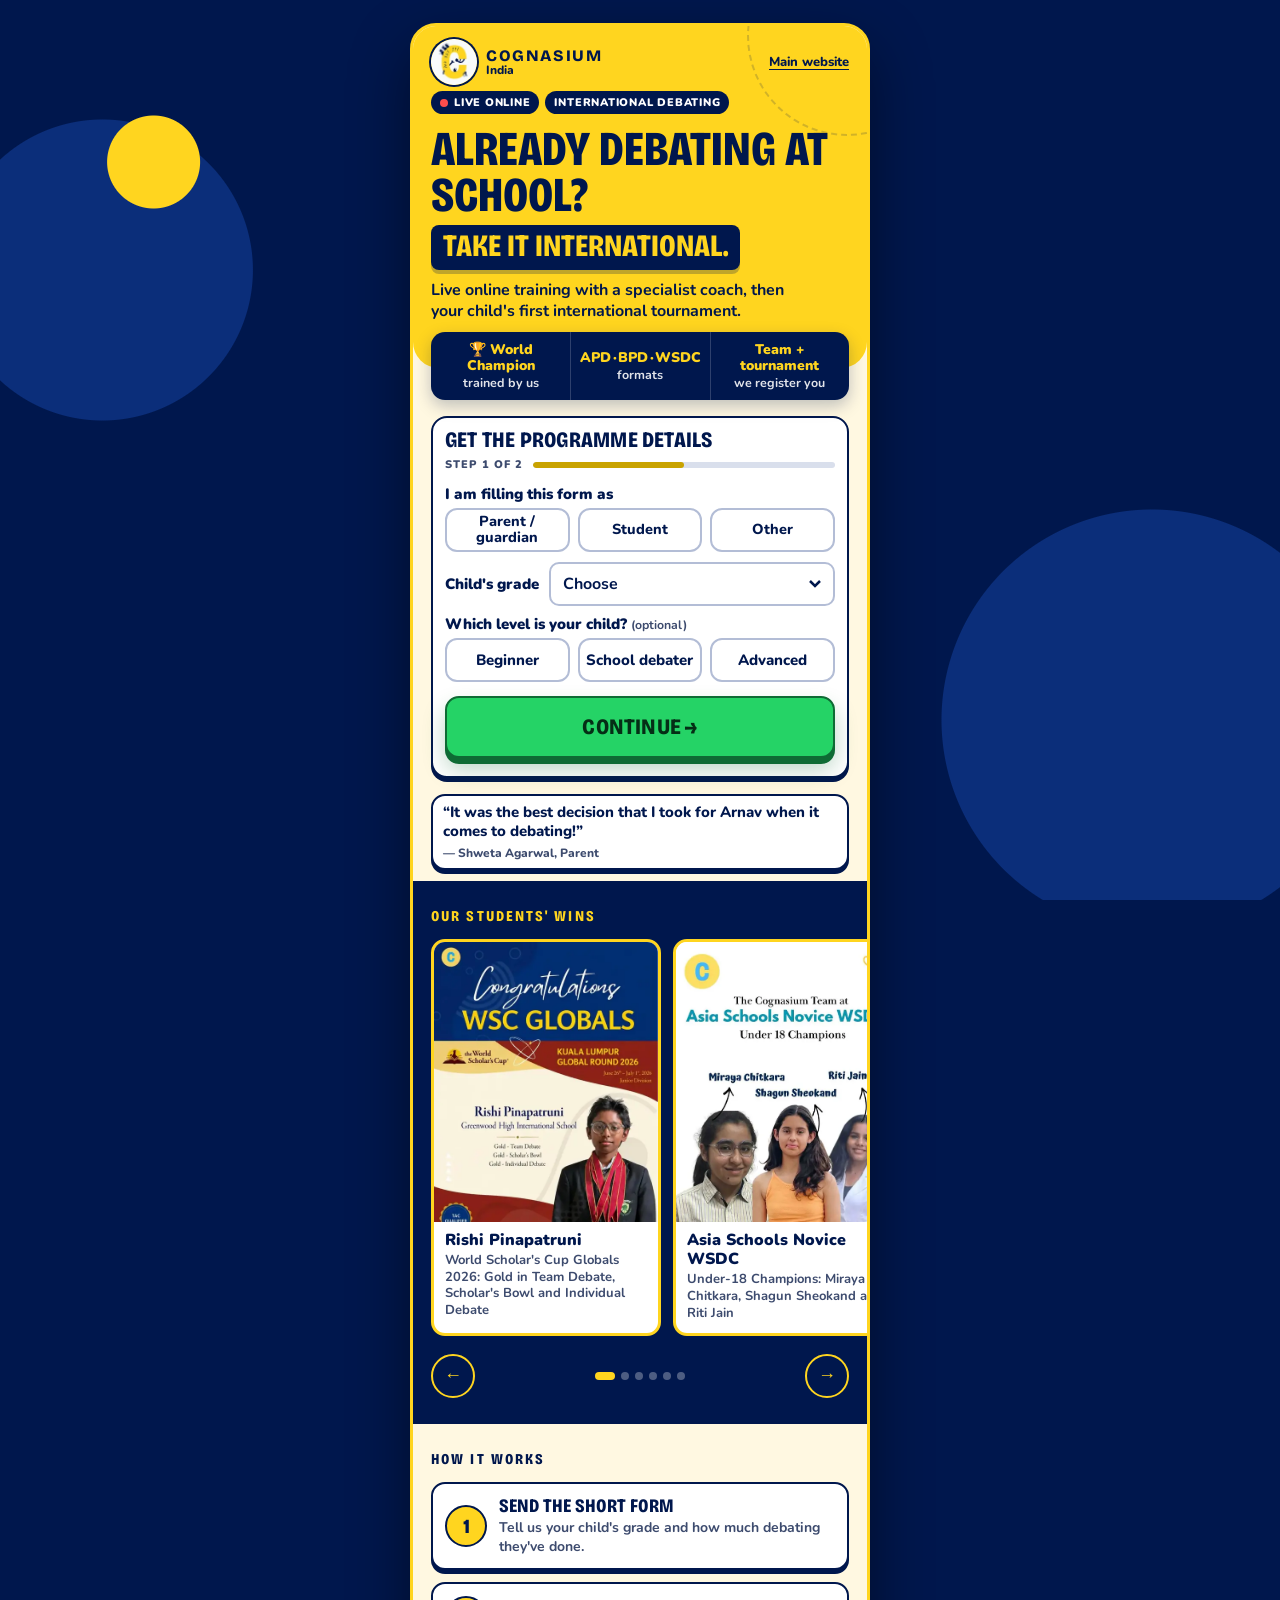
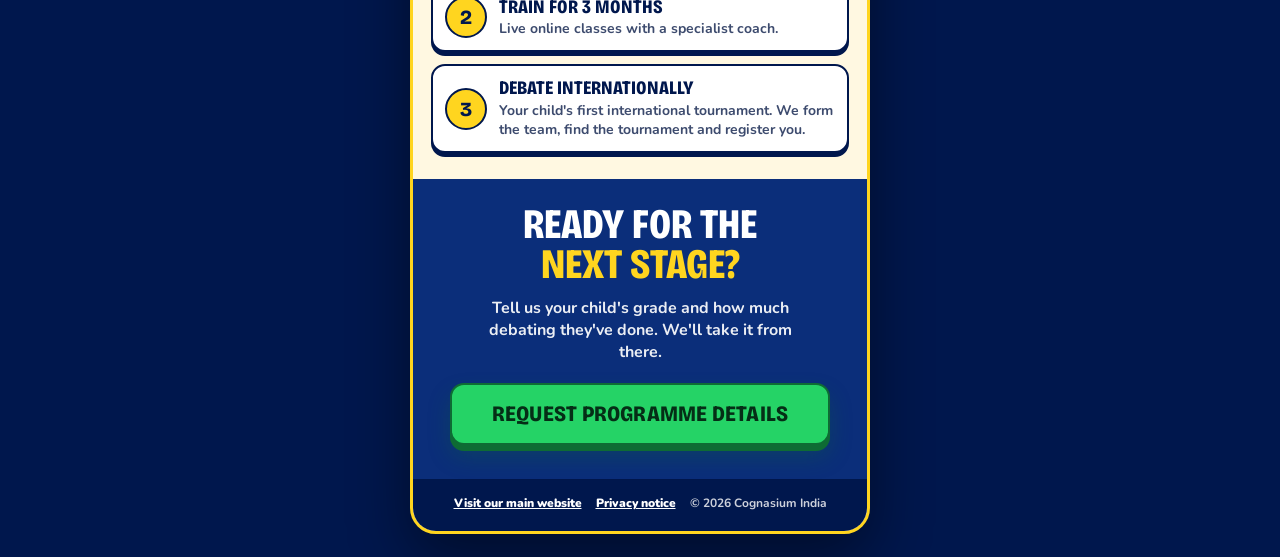
==== commit 5056b3da: "Clearer, lighter enquiry form - "Get the programme details" title on the form card - Choosing Studen" ====
--- a/index.html
+++ b/index.html
@@ -75,7 +75,8 @@
       </div>
 
       <!-- 3. Enquiry form: 2 steps in one card, then a thank-you panel -->
-      <form class="enquiry" id="enquiry" novalidate aria-labelledby="progress-label">
+      <form class="enquiry" id="enquiry" novalidate aria-labelledby="form-title">
+        <h2 class="form-title" id="form-title">Get the programme details</h2>
         <div class="progress">
           <button type="button" class="back" id="back" hidden>&larr; Back</button>
           <span class="progress-label" id="progress-label" tabindex="-1">Step 1 of 2</span>
@@ -95,6 +96,7 @@
           </label>
           <p class="err" id="err-adult"></p>
           <p class="notice" id="student-stop" tabindex="-1" role="status" hidden></p>
+          <div class="step1-rest" id="step1-rest">
           <div class="field inline">
             <label for="grade">Child's grade</label>
             <select id="grade" name="grade" required aria-describedby="err-grade"></select>
@@ -105,6 +107,7 @@
             <div class="level-grid" id="levels"></div>
           </fieldset>
           <button type="submit" class="btn-go" id="next-btn">Continue &rarr;</button>
+          </div>
         </div>
 
         <!-- Step 2: parent's contact details -->
--- a/css/styles.css
+++ b/css/styles.css
@@ -14,6 +14,7 @@
   --go-text: #052E16;
   --go-edge: #0E6B34;
   --c-error: #B42318;
+  --c-line: #B3BDD6;      /* soft outline for unselected chips and fields */
   --f-display: "Bricolage Grotesque", "Arial Narrow", system-ui, sans-serif;
   --f-body: "Nunito", system-ui, -apple-system, "Segoe UI", sans-serif;
   --gap: clamp(7px, 1.35dvh, 14px);   /* screen-1 spacing scales with screen height */
@@ -111,10 +112,16 @@
   padding: clamp(6px, 1dvh, 10px) 12px clamp(10px, 1.4dvh, 14px); box-shadow: 0 4px 0 var(--c-navy);
   scroll-margin: 12px;
 }
-.progress { display: flex; align-items: center; gap: 10px; min-height: 26px; margin-bottom: var(--fgap); }
-.progress-label { font-size: 11.5px; font-weight: 900; letter-spacing: .1em; text-transform: uppercase; white-space: nowrap; }
+.form-title {
+  margin: 2px 0 2px; font-family: var(--f-display); font-weight: 800; font-stretch: 80%; text-transform: uppercase;
+  font-size: clamp(18px, min(5vw, 2.9dvh), 22px); line-height: 1.05; letter-spacing: .01em;
+}
+[data-step="3"] .form-title { display: none; }
+.progress { display: flex; align-items: center; gap: 10px; min-height: 22px; margin-bottom: var(--fgap); }
+.step1-rest { display: flex; flex-direction: column; gap: var(--fgap); }
+.progress-label { font-size: 11px; font-weight: 900; letter-spacing: .1em; text-transform: uppercase; white-space: nowrap; color: var(--c-muted); }
 .progress-label:focus { outline: none; }
-.progress-label:focus-visible { outline: 3px solid var(--c-navy); }
+.progress-label:focus-visible { outline: none; }
 .progress-bar { flex: 1; height: 6px; border-radius: 3px; background: var(--c-border); overflow: hidden; }
 .progress-bar i { display: block; height: 100%; width: 50%; background: var(--c-yellow-dark); border-radius: 3px; transition: width .35s ease; }
 [data-step="2"] .progress-bar i, [data-step="3"] .progress-bar i { width: 100%; }
@@ -135,12 +142,14 @@
 .field.inline { display: grid; grid-template-columns: auto 1fr; align-items: center; gap: 10px; }
 .field.inline label { margin: 0; }
 .field input, .field select {
-  display: block; width: 100%; height: 44px; padding: 0 12px; border: 2px solid var(--c-navy); border-radius: 10px;
+  display: block; width: 100%; height: 44px; padding: 0 12px; border: 2px solid var(--c-line); border-radius: 10px;
   background: #fff; color: var(--c-navy); font: 700 16px var(--f-body); /* 16px stops iPhones zooming in */
 }
 .field select { appearance: none; -webkit-appearance: none; padding-right: 34px; cursor: pointer;
   background: #fff url("data:image/svg+xml,%3Csvg xmlns='http://www.w3.org/2000/svg' width='12' height='8'%3E%3Cpath d='M1 1l5 5 5-5' fill='none' stroke='%2300174D' stroke-width='2.5'/%3E%3C/svg%3E") no-repeat right 12px center; }
-.field input:focus, .field select:focus { outline: none; box-shadow: 0 0 0 3px var(--c-yellow); }
+.field input:hover, .field select:hover { border-color: var(--c-muted); }
+.field input:focus, .field select:focus { outline: none; border-color: var(--c-navy); box-shadow: 0 0 0 3px var(--c-yellow); }
+.field select:valid { border-color: var(--c-navy); }
 .field [aria-invalid="true"] { border-color: var(--c-error); }
 .row2 { display: grid; grid-template-columns: 1.6fr 1fr; gap: 8px; }
 .tel { position: relative; }
@@ -156,11 +165,12 @@
 .chip-opt input { position: absolute; inset: 0; width: 100%; height: 100%; margin: 0; opacity: 0; cursor: pointer; }
 .chip-opt span {
   display: flex; align-items: center; justify-content: center; text-align: center; min-height: 44px; padding: 4px;
-  border: 2px solid var(--c-navy); border-radius: 12px; background: #fff; box-shadow: 0 3px 0 var(--c-navy);
+  border: 2px solid var(--c-line); border-radius: 12px; background: #fff;
   font-weight: 800; font-size: clamp(12.5px, min(3.5vw, 1.95dvh), 14.5px); line-height: 1.1;
-  transition: background .15s ease, color .15s ease;
-}
-.chip-opt input:checked + span { background: var(--c-navy); color: var(--c-yellow); }
+  transition: background .15s ease, color .15s ease, border-color .15s ease;
+}
+.chip-opt:hover span { border-color: var(--c-navy); }
+.chip-opt input:checked + span { background: var(--c-navy); border-color: var(--c-navy); color: var(--c-yellow); box-shadow: 0 3px 0 var(--c-yellow-dark); }
 .chip-opt input:checked + span::before { content: "\2713\00a0"; }
 .chip-opt input:focus-visible + span { outline: 3px solid var(--c-navy); outline-offset: 3px; }
 .chip-opt input[aria-invalid="true"] + span { border-color: var(--c-error); }
@@ -199,12 +209,12 @@
 .level-grid { display: grid; grid-template-columns: repeat(3, 1fr); gap: 8px; }
 .level {
   min-height: 44px; padding: 4px; border-radius: 12px; cursor: pointer;
-  border: 2px solid var(--c-navy); background: #fff; color: var(--c-navy);
+  border: 2px solid var(--c-line); background: #fff; color: var(--c-navy);
   font: inherit; font-weight: 800; font-size: clamp(13px, min(3.7vw, 2dvh), 15px); line-height: 1.1;
-  box-shadow: 0 3px 0 var(--c-navy); transition: background .15s ease, color .15s ease, transform .12s ease;
-}
-.level:hover { background: #FFFDF2; transform: translateY(-1px); }
-.level[aria-pressed="true"] { background: var(--c-navy); color: var(--c-yellow); }
+  transition: background .15s ease, color .15s ease, border-color .15s ease;
+}
+.level:hover { border-color: var(--c-navy); }
+.level[aria-pressed="true"] { background: var(--c-navy); border-color: var(--c-navy); color: var(--c-yellow); box-shadow: 0 3px 0 var(--c-yellow-dark); }
 .level[aria-pressed="true"]::before { content: "✓ "; }
 
 /* --- 4. Big 3D action button (Continue / Request programme details) --- */
